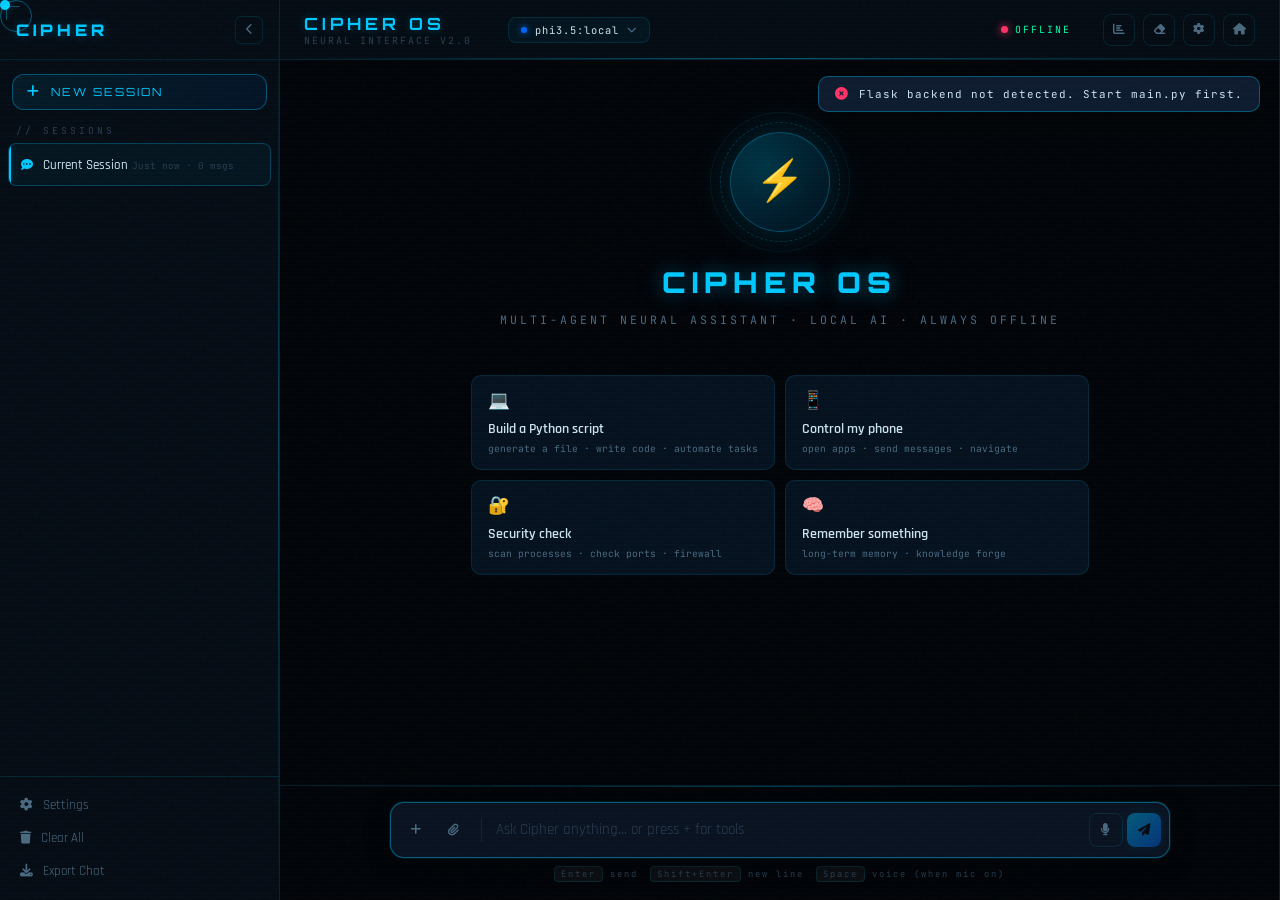
==== web/chat.html @ 6616d393 "feat: Phase 4 complete. Added Dual-Engine Research, Edge-TTS Neural Voice, ADB WhatsApp automation, " ====
<!DOCTYPE html>
<html lang="en">
<head>
<meta charset="UTF-8">
<meta name="viewport" content="width=device-width, initial-scale=1.0">
<title>CIPHER OS — Neural Chat Interface</title>
<link rel="icon" href="data:,">
<link href="https://fonts.googleapis.com/css2?family=Share+Tech+Mono&family=Rajdhani:wght@300;400;500;600;700&family=Orbitron:wght@400;500;700;900&family=JetBrains+Mono:wght@300;400;500&display=swap" rel="stylesheet">
<link rel="stylesheet" href="https://cdnjs.cloudflare.com/ajax/libs/font-awesome/6.5.0/css/all.min.css">
<style>
/* ============================================================
   CIPHER OS — CHAT INTERFACE
   Design: Retro-futuristic terminal meets luxury AI dashboard
   ============================================================ */

:root {
  --bg:           #020408;
  --bg2:          #060c14;
  --surface:      #0a1220;
  --surface2:     #0e1a2e;
  --border:       rgba(0,200,255,0.12);
  --border-glow:  rgba(0,200,255,0.35);
  --accent:       #00c8ff;
  --accent2:      #0066ff;
  --accent3:      #00ffaa;
  --user-bubble:  #0a2040;
  --user-border:  rgba(0,150,255,0.4);
  --ai-bubble:    #06111e;
  --ai-border:    rgba(0,200,255,0.2);
  --text:         #cde4f0;
  --text-dim:     #4a6a80;
  --text-muted:   #2a3d50;
  --danger:       #ff3366;
  --warning:      #ffaa00;
  --success:      #00ffaa;
  --glow-sm:      0 0 10px rgba(0,200,255,0.3);
  --glow-md:      0 0 20px rgba(0,200,255,0.4), 0 0 40px rgba(0,200,255,0.15);
  --glow-lg:      0 0 30px rgba(0,200,255,0.5), 0 0 60px rgba(0,200,255,0.2);
  --sidebar-w:    280px;
  --header-h:     60px;
  --dock-h:       auto;
  --radius:       12px;
  --font-mono:    'JetBrains Mono', 'Share Tech Mono', monospace;
  --font-ui:      'Rajdhani', sans-serif;
  --font-hud:     'Orbitron', monospace;
}

*, *::before, *::after { box-sizing: border-box; margin: 0; padding: 0; }

html, body {
  height: 100%;
  background: var(--bg);
  color: var(--text);
  font-family: var(--font-ui);
  overflow: hidden;
  cursor: none;
}

/* ---- CURSOR ---- */
.cursor {
  width: 10px; height: 10px;
  background: var(--accent);
  border-radius: 50%;
  position: fixed;
  pointer-events: none;
  z-index: 9999;
  transition: transform 0.08s;
  box-shadow: var(--glow-sm);
  mix-blend-mode: screen;
}
.cursor-ring {
  width: 32px; height: 32px;
  border: 1px solid var(--accent);
  border-radius: 50%;
  position: fixed;
  pointer-events: none;
  z-index: 9998;
  transition: all 0.18s ease;
  opacity: 0.4;
}
.cursor-ring.clicking { transform: scale(0.6); opacity: 0.9; }

/* ---- SCANLINE OVERLAY ---- */
body::before {
  content: '';
  position: fixed; inset: 0;
  background: repeating-linear-gradient(
    0deg,
    transparent, transparent 2px,
    rgba(0,200,255,0.012) 2px, rgba(0,200,255,0.012) 4px
  );
  pointer-events: none;
  z-index: 9000;
  animation: scanlines 10s linear infinite;
}
@keyframes scanlines {
  from { background-position: 0 0; }
  to   { background-position: 0 100px; }
}

/* ---- NOISE GRAIN ---- */
body::after {
  content: '';
  position: fixed; inset: 0;
  background-image: url("data:image/svg+xml,%3Csvg viewBox='0 0 256 256' xmlns='http://www.w3.org/2000/svg'%3E%3Cfilter id='noise'%3E%3CfeTurbulence type='fractalNoise' baseFrequency='0.9' numOctaves='4' stitchTiles='stitch'/%3E%3C/filter%3E%3Crect width='100%25' height='100%25' filter='url(%23noise)' opacity='0.03'/%3E%3C/svg%3E");
  pointer-events: none;
  z-index: 8999;
  opacity: 0.4;
}

/* ============================================================
   LAYOUT SHELL
   ============================================================ */
.shell {
  display: flex;
  height: 100vh;
  width: 100vw;
  overflow: hidden;
}

/* ============================================================
   SIDEBAR
   ============================================================ */
.sidebar {
  width: var(--sidebar-w);
  min-width: var(--sidebar-w);
  background: var(--bg2);
  border-right: 1px solid var(--border);
  display: flex;
  flex-direction: column;
  position: relative;
  overflow: hidden;
  transition: width 0.35s cubic-bezier(0.4,0,0.2,1),
              min-width 0.35s cubic-bezier(0.4,0,0.2,1);
  z-index: 10;
}
.sidebar.collapsed { width: 60px; min-width: 60px; }
.sidebar.collapsed .sidebar-label,
.sidebar.collapsed .session-meta,
.sidebar.collapsed .sidebar-title-text,
.sidebar.collapsed .new-chat-text { opacity: 0; pointer-events: none; }

/* Sidebar glow strip */
.sidebar::after {
  content: '';
  position: absolute; top: 0; right: 0;
  width: 1px; height: 100%;
  background: linear-gradient(180deg, transparent, var(--accent), transparent);
  opacity: 0.3;
}

/* Sidebar header */
.sidebar-top {
  padding: 0 16px;
  height: var(--header-h);
  display: flex; align-items: center; gap: 12px;
  border-bottom: 1px solid var(--border);
  flex-shrink: 0;
}
.sidebar-logo {
  font-family: var(--font-hud);
  font-size: 1rem;
  font-weight: 900;
  color: var(--accent);
  text-shadow: var(--glow-sm);
  letter-spacing: 4px;
  white-space: nowrap;
}
.sidebar-title-text { transition: opacity 0.3s; }
.sidebar-toggle {
  margin-left: auto;
  background: transparent;
  border: 1px solid var(--border);
  color: var(--text-dim);
  width: 28px; height: 28px;
  border-radius: 6px;
  cursor: pointer;
  display: flex; align-items: center; justify-content: center;
  font-size: 0.7rem;
  transition: all 0.2s;
  flex-shrink: 0;
}
.sidebar-toggle:hover { border-color: var(--accent); color: var(--accent); box-shadow: var(--glow-sm); }

/* New chat button */
.new-chat-btn {
  margin: 14px 12px;
  background: linear-gradient(135deg, rgba(0,200,255,0.08), rgba(0,102,255,0.08));
  border: 1px solid var(--border-glow);
  color: var(--accent);
  padding: 10px 14px;
  border-radius: var(--radius);
  cursor: pointer;
  display: flex; align-items: center; gap: 10px;
  font-family: var(--font-hud);
  font-size: 0.7rem;
  letter-spacing: 2px;
  text-transform: uppercase;
  transition: all 0.25s;
  white-space: nowrap;
  overflow: hidden;
  flex-shrink: 0;
}
.new-chat-btn:hover {
  background: linear-gradient(135deg, rgba(0,200,255,0.18), rgba(0,102,255,0.18));
  box-shadow: var(--glow-sm);
  transform: translateY(-1px);
}
.new-chat-btn i { font-size: 0.85rem; flex-shrink: 0; }
.new-chat-text { transition: opacity 0.3s; }

/* Sessions */
.sessions-label {
  font-family: var(--font-mono);
  font-size: 0.6rem;
  color: var(--text-muted);
  letter-spacing: 3px;
  text-transform: uppercase;
  padding: 0 16px;
  margin-bottom: 6px;
  flex-shrink: 0;
  transition: opacity 0.3s;
}
.sidebar.collapsed .sessions-label { opacity: 0; }

.sessions-list {
  flex: 1;
  overflow-y: auto;
  padding: 0 8px;
  scrollbar-width: thin;
  scrollbar-color: var(--border) transparent;
}
.session-item {
  padding: 10px 12px;
  border-radius: 8px;
  cursor: pointer;
  display: flex; align-items: center; gap: 10px;
  transition: all 0.2s;
  margin-bottom: 2px;
  border: 1px solid transparent;
  position: relative;
  overflow: hidden;
}
.session-item:hover, .session-item.active {
  background: rgba(0,200,255,0.05);
  border-color: var(--border);
}
.session-item.active { border-color: rgba(0,200,255,0.25); }
.session-item.active::before {
  content: '';
  position: absolute; left: 0; top: 0;
  width: 2px; height: 100%;
  background: var(--accent);
  box-shadow: var(--glow-sm);
}
.session-icon { color: var(--text-dim); font-size: 0.75rem; flex-shrink: 0; }
.session-item.active .session-icon { color: var(--accent); }
.session-info { overflow: hidden; }
.session-title {
  font-size: 0.82rem;
  font-weight: 500;
  color: var(--text);
  white-space: nowrap;
  overflow: hidden;
  text-overflow: ellipsis;
  transition: opacity 0.3s;
}
.session-meta {
  font-family: var(--font-mono);
  font-size: 0.58rem;
  color: var(--text-muted);
  margin-top: 2px;
  transition: opacity 0.3s;
}

/* Sidebar footer */
.sidebar-footer {
  border-top: 1px solid var(--border);
  padding: 12px 8px;
  flex-shrink: 0;
}
.sidebar-footer-btn {
  width: 100%;
  background: transparent;
  border: none;
  color: var(--text-dim);
  padding: 8px 12px;
  border-radius: 8px;
  cursor: pointer;
  display: flex; align-items: center; gap: 10px;
  font-family: var(--font-ui);
  font-size: 0.82rem;
  transition: all 0.2s;
  white-space: nowrap;
  overflow: hidden;
}
.sidebar-footer-btn:hover { background: rgba(0,200,255,0.05); color: var(--accent); }
.sidebar-footer-btn i { flex-shrink: 0; font-size: 0.8rem; }
.sidebar-label { transition: opacity 0.3s; }

/* ============================================================
   MAIN AREA
   ============================================================ */
.main {
  flex: 1;
  display: flex;
  flex-direction: column;
  min-width: 0;
  position: relative;
}

/* ============================================================
   HEADER
   ============================================================ */
.header {
  height: var(--header-h);
  background: rgba(6,12,20,0.95);
  border-bottom: 1px solid var(--border);
  display: flex; align-items: center;
  padding: 0 24px;
  gap: 16px;
  flex-shrink: 0;
  backdrop-filter: blur(12px);
  position: relative;
  z-index: 5;
}
.header::after {
  content: '';
  position: absolute; bottom: 0; left: 0;
  width: 100%; height: 1px;
  background: linear-gradient(90deg, transparent, var(--accent), transparent);
  opacity: 0.4;
}

.header-title {
  font-family: var(--font-hud);
  font-size: 1.05rem;
  font-weight: 700;
  color: var(--accent);
  text-shadow: var(--glow-sm);
  letter-spacing: 4px;
}
.header-subtitle {
  font-family: var(--font-mono);
  font-size: 0.62rem;
  color: var(--text-muted);
  letter-spacing: 2px;
  text-transform: uppercase;
}

.header-status {
  display: flex; align-items: center; gap: 7px;
  margin-left: auto;
}
.status-dot {
  width: 7px; height: 7px;
  border-radius: 50%;
  background: var(--success);
  box-shadow: 0 0 8px var(--success);
  animation: pulse-dot 2s infinite;
}
@keyframes pulse-dot {
  0%,100% { opacity: 1; box-shadow: 0 0 8px var(--success); }
  50%     { opacity: 0.5; box-shadow: 0 0 4px var(--success); }
}
.status-text {
  font-family: var(--font-mono);
  font-size: 0.62rem;
  color: var(--success);
  letter-spacing: 2px;
  text-transform: uppercase;
}

.header-actions { display: flex; gap: 8px; margin-left: 16px; }
.hdr-btn {
  background: transparent;
  border: 1px solid var(--border);
  color: var(--text-dim);
  width: 32px; height: 32px;
  border-radius: 8px;
  cursor: pointer;
  display: flex; align-items: center; justify-content: center;
  font-size: 0.72rem;
  transition: all 0.2s;
}
.hdr-btn:hover { border-color: var(--accent); color: var(--accent); box-shadow: var(--glow-sm); }

/* Model selector */
.model-selector {
  display: flex; align-items: center; gap: 8px;
  background: rgba(0,200,255,0.05);
  border: 1px solid var(--border);
  border-radius: 8px;
  padding: 5px 12px;
  cursor: pointer;
  transition: all 0.2s;
}
.model-selector:hover { border-color: var(--border-glow); }
.model-dot {
  width: 6px; height: 6px;
  border-radius: 50%;
  background: var(--accent2);
  box-shadow: 0 0 6px var(--accent2);
}
.model-name {
  font-family: var(--font-mono);
  font-size: 0.65rem;
  color: var(--text);
  letter-spacing: 1px;
}
.model-selector i { font-size: 0.6rem; color: var(--text-dim); }

/* ============================================================
   CHAT AREA
   ============================================================ */
.chat-area {
  flex: 1;
  overflow-y: auto;
  padding: 32px 0;
  scroll-behavior: smooth;
  position: relative;
}
.chat-area::-webkit-scrollbar { width: 4px; }
.chat-area::-webkit-scrollbar-track { background: transparent; }
.chat-area::-webkit-scrollbar-thumb { background: var(--border); border-radius: 4px; }
.chat-area::-webkit-scrollbar-thumb:hover { background: var(--border-glow); }

/* Welcome screen */
.welcome {
  max-width: 680px;
  margin: 0 auto;
  padding: 40px 24px;
  text-align: center;
  animation: fade-up 0.8s ease forwards;
}
@keyframes fade-up {
  from { opacity: 0; transform: translateY(24px); }
  to   { opacity: 1; transform: translateY(0); }
}
.welcome-orb {
  width: 100px; height: 100px;
  margin: 0 auto 32px;
  position: relative;
}
.orb-inner {
  width: 100%; height: 100%;
  border-radius: 50%;
  background: radial-gradient(circle at 35% 35%, rgba(0,200,255,0.25), rgba(0,102,255,0.05));
  border: 1px solid rgba(0,200,255,0.3);
  box-shadow: 0 0 40px rgba(0,200,255,0.2), inset 0 0 30px rgba(0,200,255,0.05);
  display: flex; align-items: center; justify-content: center;
  font-size: 2.5rem;
  animation: orb-breathe 3s ease-in-out infinite;
  position: relative;
}
@keyframes orb-breathe {
  0%,100% { box-shadow: 0 0 30px rgba(0,200,255,0.2), inset 0 0 20px rgba(0,200,255,0.05); }
  50%      { box-shadow: 0 0 60px rgba(0,200,255,0.4), inset 0 0 40px rgba(0,200,255,0.1); }
}
.orb-ring {
  position: absolute; inset: -10px;
  border-radius: 50%;
  border: 1px dashed rgba(0,200,255,0.2);
  animation: spin 12s linear infinite;
}
.orb-ring-2 {
  position: absolute; inset: -20px;
  border-radius: 50%;
  border: 1px solid rgba(0,200,255,0.08);
  animation: spin 20s linear infinite reverse;
}
@keyframes spin { from{transform:rotate(0deg)} to{transform:rotate(360deg)} }

.welcome-title {
  font-family: var(--font-hud);
  font-size: 1.8rem;
  font-weight: 900;
  color: var(--accent);
  text-shadow: var(--glow-md);
  letter-spacing: 6px;
  margin-bottom: 12px;
}
.welcome-sub {
  font-family: var(--font-mono);
  font-size: 0.72rem;
  color: var(--text-dim);
  letter-spacing: 3px;
  text-transform: uppercase;
  margin-bottom: 48px;
}

/* Suggestion chips */
.suggestions {
  display: grid;
  grid-template-columns: repeat(2, 1fr);
  gap: 10px;
  margin-top: 8px;
}
.chip {
  background: var(--ai-bubble);
  border: 1px solid var(--border);
  border-radius: 10px;
  padding: 14px 16px;
  cursor: pointer;
  text-align: left;
  transition: all 0.25s;
  position: relative;
  overflow: hidden;
}
.chip::before {
  content: '';
  position: absolute; top: 0; left: 0;
  width: 2px; height: 100%;
  background: var(--accent);
  opacity: 0;
  transition: opacity 0.2s;
}
.chip:hover {
  border-color: rgba(0,200,255,0.35);
  background: rgba(0,200,255,0.04);
  transform: translateY(-2px);
  box-shadow: 0 8px 24px rgba(0,0,0,0.4);
}
.chip:hover::before { opacity: 1; }
.chip-icon { font-size: 1.1rem; margin-bottom: 8px; display: block; }
.chip-title {
  font-size: 0.85rem;
  font-weight: 600;
  color: var(--text);
  display: block;
  margin-bottom: 4px;
}
.chip-desc {
  font-family: var(--font-mono);
  font-size: 0.6rem;
  color: var(--text-dim);
  display: block;
}

/* ---- MESSAGES ---- */
.messages-wrap {
  max-width: 780px;
  margin: 0 auto;
  padding: 0 24px;
  display: flex;
  flex-direction: column;
  gap: 6px;
}

/* Message group */
.msg-group {
  display: flex;
  flex-direction: column;
  gap: 4px;
  animation: msg-in 0.4s cubic-bezier(0.2, 0, 0.2, 1) forwards;
}
@keyframes msg-in {
  from { opacity: 0; transform: translateY(12px); }
  to   { opacity: 1; transform: translateY(0); }
}

/* Row wrapper */
.msg-row {
  display: flex;
  gap: 12px;
  align-items: flex-end;
}
.msg-row.user { flex-direction: row-reverse; }

/* Avatar */
.msg-avatar {
  width: 32px; height: 32px;
  border-radius: 8px;
  flex-shrink: 0;
  display: flex; align-items: center; justify-content: center;
  font-size: 0.8rem;
  border: 1px solid;
}
.msg-avatar.ai {
  background: linear-gradient(135deg, rgba(0,200,255,0.12), rgba(0,102,255,0.08));
  border-color: rgba(0,200,255,0.3);
  color: var(--accent);
  box-shadow: 0 0 12px rgba(0,200,255,0.15);
}
.msg-avatar.user {
  background: linear-gradient(135deg, rgba(0,150,255,0.15), rgba(0,80,255,0.08));
  border-color: rgba(0,150,255,0.3);
  color: #6ab4ff;
}

/* Bubble */
.msg-bubble {
  max-width: 75%;
  padding: 14px 18px;
  border-radius: 14px;
  line-height: 1.7;
  font-size: 0.92rem;
  position: relative;
  word-break: break-word;
}
.msg-bubble.ai {
  background: var(--ai-bubble);
  border: 1px solid var(--ai-border);
  border-bottom-left-radius: 4px;
  color: var(--text);
}
.msg-bubble.ai::before {
  content: '';
  position: absolute; top: 0; left: 0;
  width: 2px; height: 100%;
  background: linear-gradient(180deg, var(--accent), transparent);
  border-radius: 4px 0 0 4px;
}
.msg-bubble.user {
  background: var(--user-bubble);
  border: 1px solid var(--user-border);
  border-bottom-right-radius: 4px;
  color: #a8d4ff;
}

/* AI label */
.msg-label {
  font-family: var(--font-mono);
  font-size: 0.6rem;
  letter-spacing: 2px;
  text-transform: uppercase;
  margin-bottom: 6px;
  display: flex; align-items: center; gap: 6px;
}
.msg-label.ai { color: var(--accent); }
.msg-label.user { color: #6ab4ff; text-align: right; justify-content: flex-end; }

/* Timestamp */
.msg-time {
  font-family: var(--font-mono);
  font-size: 0.55rem;
  color: var(--text-muted);
  padding: 0 4px;
  align-self: flex-end;
}

/* Code blocks */
.code-block-wrapper {
  margin: 12px 0 4px;
  border-radius: 10px;
  overflow: hidden;
  border: 1px solid rgba(0,200,255,0.15);
  background: #030b14;
}
.code-block-header {
  background: rgba(0,200,255,0.06);
  border-bottom: 1px solid rgba(0,200,255,0.1);
  padding: 8px 14px;
  display: flex; align-items: center; justify-content: space-between;
}
.code-lang {
  font-family: var(--font-mono);
  font-size: 0.6rem;
  color: var(--accent);
  letter-spacing: 2px;
  text-transform: uppercase;
}
.code-copy-btn {
  background: transparent;
  border: 1px solid rgba(0,200,255,0.2);
  color: var(--text-dim);
  padding: 3px 10px;
  border-radius: 4px;
  cursor: pointer;
  font-family: var(--font-mono);
  font-size: 0.6rem;
  letter-spacing: 1px;
  transition: all 0.2s;
}
.code-copy-btn:hover { border-color: var(--accent); color: var(--accent); }
.code-copy-btn.copied { border-color: var(--success); color: var(--success); }
.code-block-body {
  padding: 16px;
  overflow-x: auto;
  font-family: var(--font-mono);
  font-size: 0.8rem;
  line-height: 1.8;
  color: #7ec8e3;
  white-space: pre;
}
.code-block-body::-webkit-scrollbar { height: 4px; }
.code-block-body::-webkit-scrollbar-thumb { background: var(--border); }

/* Typing indicator */
.typing-bubble {
  display: flex; align-items: center; gap: 6px;
  padding: 14px 18px;
  background: var(--ai-bubble);
  border: 1px solid var(--ai-border);
  border-radius: 14px;
  border-bottom-left-radius: 4px;
  max-width: 100px;
  position: relative;
}
.typing-bubble::before {
  content: '';
  position: absolute; top: 0; left: 0;
  width: 2px; height: 100%;
  background: linear-gradient(180deg, var(--accent), transparent);
  border-radius: 4px 0 0 4px;
}
.typing-dot {
  width: 6px; height: 6px;
  border-radius: 50%;
  background: var(--accent);
  animation: typing-bounce 1.2s ease-in-out infinite;
}
.typing-dot:nth-child(1) { animation-delay: 0s; }
.typing-dot:nth-child(2) { animation-delay: 0.2s; }
.typing-dot:nth-child(3) { animation-delay: 0.4s; }
@keyframes typing-bounce {
  0%,60%,100% { transform: translateY(0); opacity: 0.4; }
  30%          { transform: translateY(-6px); opacity: 1; box-shadow: 0 0 8px var(--accent); }
}

/* Message actions */
.msg-actions {
  display: flex; gap: 4px;
  opacity: 0;
  transition: opacity 0.2s;
  align-self: flex-end;
  padding-bottom: 2px;
}
.msg-group:hover .msg-actions { opacity: 1; }
.msg-action-btn {
  background: transparent;
  border: 1px solid var(--border);
  color: var(--text-muted);
  width: 26px; height: 26px;
  border-radius: 6px;
  cursor: pointer;
  display: flex; align-items: center; justify-content: center;
  font-size: 0.6rem;
  transition: all 0.2s;
}
.msg-action-btn:hover { border-color: var(--accent); color: var(--accent); }

/* ============================================================
   INPUT DOCK
   ============================================================ */
.dock {
  padding: 16px 24px 20px;
  background: var(--bg);
  border-top: 1px solid var(--border);
  position: relative;
  flex-shrink: 0;
}
.dock::before {
  content: '';
  position: absolute; top: 0; left: 0;
  width: 100%; height: 1px;
  background: linear-gradient(90deg, transparent, var(--accent), transparent);
  opacity: 0.3;
}

.dock-inner {
  max-width: 780px;
  margin: 0 auto;
}

/* Tools tray */
.tools-tray {
  display: none;
  flex-wrap: wrap;
  gap: 6px;
  margin-bottom: 10px;
  padding: 10px;
  background: var(--surface);
  border: 1px solid var(--border);
  border-radius: 10px;
  animation: tray-in 0.2s ease;
}
.tools-tray.open { display: flex; }
@keyframes tray-in {
  from { opacity: 0; transform: translateY(8px); }
  to   { opacity: 1; transform: translateY(0); }
}
.tool-chip {
  background: rgba(0,200,255,0.04);
  border: 1px solid var(--border);
  color: var(--text-dim);
  padding: 5px 12px;
  border-radius: 6px;
  cursor: pointer;
  font-family: var(--font-mono);
  font-size: 0.62rem;
  letter-spacing: 1px;
  display: flex; align-items: center; gap: 6px;
  transition: all 0.2s;
}
.tool-chip:hover { border-color: var(--accent); color: var(--accent); background: rgba(0,200,255,0.08); }
.tool-chip i { font-size: 0.7rem; }

/* Input bar */
.input-bar {
  display: flex;
  align-items: flex-end;
  gap: 8px;
  background: var(--surface);
  border: 1px solid var(--border);
  border-radius: 14px;
  padding: 8px;
  transition: border-color 0.2s, box-shadow 0.2s;
  position: relative;
}
.input-bar:focus-within {
  border-color: rgba(0,200,255,0.4);
  box-shadow: 0 0 0 1px rgba(0,200,255,0.1), 0 4px 24px rgba(0,0,0,0.4);
}

/* Left buttons */
.input-left { display: flex; gap: 4px; align-items: flex-end; padding-bottom: 2px; }
.input-icon-btn {
  background: transparent;
  border: 1px solid transparent;
  color: var(--text-dim);
  width: 34px; height: 34px;
  border-radius: 8px;
  cursor: pointer;
  display: flex; align-items: center; justify-content: center;
  font-size: 0.78rem;
  transition: all 0.2s;
  flex-shrink: 0;
}
.input-icon-btn:hover { border-color: var(--border-glow); color: var(--accent); background: rgba(0,200,255,0.06); }
.input-icon-btn.active { border-color: var(--accent); color: var(--accent); background: rgba(0,200,255,0.1); }

/* Divider */
.input-divider {
  width: 1px; height: 24px;
  background: var(--border);
  align-self: center;
  margin: 0 2px;
}

/* Textarea */
#prompt-input {
  flex: 1;
  background: transparent;
  border: none;
  outline: none;
  color: var(--text);
  font-family: var(--font-ui);
  font-size: 0.92rem;
  line-height: 1.6;
  resize: none;
  min-height: 36px;
  max-height: 200px;
  padding: 7px 4px;
  scrollbar-width: thin;
  scrollbar-color: var(--border) transparent;
}
#prompt-input::placeholder { color: var(--text-muted); }
#prompt-input::-webkit-scrollbar { width: 3px; }
#prompt-input::-webkit-scrollbar-thumb { background: var(--border); }

/* Right buttons */
.input-right { display: flex; gap: 4px; align-items: flex-end; padding-bottom: 2px; }

/* Mic button */
.mic-btn {
  background: transparent;
  border: 1px solid var(--border);
  color: var(--text-dim);
  width: 34px; height: 34px;
  border-radius: 8px;
  cursor: pointer;
  display: flex; align-items: center; justify-content: center;
  font-size: 0.78rem;
  transition: all 0.2s;
  position: relative;
  flex-shrink: 0;
}
.mic-btn:hover { border-color: var(--border-glow); color: var(--accent); }
.mic-btn.listening {
  border-color: var(--danger);
  color: var(--danger);
  animation: mic-pulse 0.8s ease-in-out infinite;
  box-shadow: 0 0 16px rgba(255,51,102,0.4);
}
@keyframes mic-pulse {
  0%,100% { transform: scale(1); box-shadow: 0 0 10px rgba(255,51,102,0.4); }
  50%      { transform: scale(1.12); box-shadow: 0 0 20px rgba(255,51,102,0.7); }
}
.mic-ring {
  position: absolute; inset: -4px;
  border-radius: 10px;
  border: 1px solid transparent;
  transition: all 0.2s;
}
.mic-btn.listening .mic-ring {
  border-color: rgba(255,51,102,0.4);
  animation: mic-ring-pulse 0.8s ease-in-out infinite;
}
@keyframes mic-ring-pulse {
  0%,100% { inset: -4px; opacity: 0.8; }
  50%      { inset: -8px; opacity: 0.3; }
}

/* Send button */
.send-btn {
  background: linear-gradient(135deg, var(--accent), var(--accent2));
  border: none;
  color: #000;
  width: 34px; height: 34px;
  border-radius: 8px;
  cursor: pointer;
  display: flex; align-items: center; justify-content: center;
  font-size: 0.78rem;
  transition: all 0.2s;
  flex-shrink: 0;
  opacity: 0.4;
  box-shadow: 0 0 12px rgba(0,200,255,0.2);
}
.send-btn.ready {
  opacity: 1;
  box-shadow: 0 0 20px rgba(0,200,255,0.4);
}
.send-btn.ready:hover {
  transform: scale(1.08);
  box-shadow: 0 0 28px rgba(0,200,255,0.6);
}
.send-btn:disabled { cursor: not-allowed; }

/* Dock hint */
.dock-hint {
  text-align: center;
  font-family: var(--font-mono);
  font-size: 0.55rem;
  color: var(--text-muted);
  letter-spacing: 2px;
  margin-top: 10px;
  display: flex; align-items: center; justify-content: center; gap: 12px;
}
.hint-key {
  background: rgba(255,255,255,0.04);
  border: 1px solid var(--border);
  border-radius: 4px;
  padding: 1px 6px;
  font-size: 0.55rem;
}

/* ============================================================
   RIGHT PANEL (DETAILS / TOOLS)
   ============================================================ */
.right-panel {
  width: 0;
  min-width: 0;
  overflow: hidden;
  background: var(--bg2);
  border-left: 1px solid var(--border);
  transition: width 0.35s cubic-bezier(0.4,0,0.2,1), min-width 0.35s;
  display: flex;
  flex-direction: column;
}
.right-panel.open { width: 280px; min-width: 280px; }
.panel-inner {
  width: 280px;
  padding: 20px 16px;
  overflow-y: auto;
  flex: 1;
}
.panel-section { margin-bottom: 24px; }
.panel-label {
  font-family: var(--font-mono);
  font-size: 0.58rem;
  color: var(--text-muted);
  letter-spacing: 3px;
  text-transform: uppercase;
  margin-bottom: 10px;
  display: flex; align-items: center; gap: 8px;
}
.panel-label::after {
  content: '';
  flex: 1;
  height: 1px;
  background: var(--border);
}
.stat-row {
  display: flex; align-items: center; justify-content: space-between;
  padding: 8px 0;
  border-bottom: 1px solid rgba(0,200,255,0.05);
}
.stat-key {
  font-family: var(--font-mono);
  font-size: 0.65rem;
  color: var(--text-dim);
}
.stat-val {
  font-family: var(--font-mono);
  font-size: 0.65rem;
  color: var(--accent);
}
.mini-gauge {
  height: 3px;
  background: rgba(255,255,255,0.05);
  border-radius: 2px;
  margin: 4px 0 10px;
  overflow: hidden;
}
.mini-gauge-fill {
  height: 100%;
  background: linear-gradient(90deg, var(--accent2), var(--accent));
  border-radius: 2px;
  box-shadow: 0 0 6px var(--accent);
  transition: width 1s ease;
}

/* Skill pills */
.skill-pills { display: flex; flex-wrap: wrap; gap: 5px; }
.skill-pill {
  background: rgba(0,200,255,0.04);
  border: 1px solid var(--border);
  border-radius: 5px;
  padding: 4px 8px;
  font-family: var(--font-mono);
  font-size: 0.58rem;
  color: var(--text-dim);
  letter-spacing: 1px;
  display: flex; align-items: center; gap: 5px;
}
.skill-pill-dot {
  width: 5px; height: 5px;
  border-radius: 50%;
  background: var(--success);
  box-shadow: 0 0 4px var(--success);
}

/* ============================================================
   MODAL — SETTINGS
   ============================================================ */
.modal-backdrop {
  position: fixed; inset: 0;
  background: rgba(0,0,0,0.7);
  backdrop-filter: blur(4px);
  z-index: 500;
  display: none;
  align-items: center;
  justify-content: center;
}
.modal-backdrop.open { display: flex; }
.modal {
  background: var(--surface2);
  border: 1px solid var(--border-glow);
  border-radius: 16px;
  width: 480px;
  max-width: 95vw;
  box-shadow: 0 32px 80px rgba(0,0,0,0.8), 0 0 60px rgba(0,200,255,0.1);
  animation: modal-in 0.3s cubic-bezier(0.2,0,0.2,1);
  overflow: hidden;
}
@keyframes modal-in {
  from { opacity: 0; transform: scale(0.94) translateY(16px); }
  to   { opacity: 1; transform: scale(1) translateY(0); }
}
.modal-header {
  padding: 18px 20px;
  border-bottom: 1px solid var(--border);
  display: flex; align-items: center; justify-content: space-between;
}
.modal-title {
  font-family: var(--font-hud);
  font-size: 0.85rem;
  font-weight: 700;
  color: var(--accent);
  letter-spacing: 3px;
}
.modal-close {
  background: transparent;
  border: 1px solid var(--border);
  color: var(--text-dim);
  width: 28px; height: 28px;
  border-radius: 6px;
  cursor: pointer;
  display: flex; align-items: center; justify-content: center;
  font-size: 0.7rem;
  transition: all 0.2s;
}
.modal-close:hover { border-color: var(--danger); color: var(--danger); }
.modal-body { padding: 20px; display: flex; flex-direction: column; gap: 16px; }
.setting-row {
  display: flex; align-items: center; justify-content: space-between;
  padding: 12px 14px;
  background: rgba(0,200,255,0.02);
  border: 1px solid var(--border);
  border-radius: 8px;
}
.setting-info { display: flex; flex-direction: column; gap: 3px; }
.setting-label {
  font-size: 0.85rem;
  font-weight: 500;
  color: var(--text);
}
.setting-desc {
  font-family: var(--font-mono);
  font-size: 0.6rem;
  color: var(--text-dim);
}
/* Toggle */
.toggle {
  width: 40px; height: 22px;
  border-radius: 11px;
  background: rgba(255,255,255,0.08);
  border: 1px solid var(--border);
  cursor: pointer;
  position: relative;
  transition: all 0.2s;
  flex-shrink: 0;
}
.toggle.on {
  background: rgba(0,200,255,0.25);
  border-color: var(--accent);
  box-shadow: 0 0 8px rgba(0,200,255,0.3);
}
.toggle::after {
  content: '';
  position: absolute;
  top: 2px; left: 2px;
  width: 16px; height: 16px;
  border-radius: 50%;
  background: var(--text-dim);
  transition: all 0.2s;
}
.toggle.on::after { left: 20px; background: var(--accent); }

/* ============================================================
   TOAST NOTIFICATIONS
   ============================================================ */
.toast-area {
  position: fixed;
  top: 76px; right: 20px;
  z-index: 600;
  display: flex; flex-direction: column; gap: 8px;
}
.toast {
  background: var(--surface2);
  border: 1px solid var(--border-glow);
  border-radius: 10px;
  padding: 10px 16px;
  font-family: var(--font-mono);
  font-size: 0.68rem;
  color: var(--text);
  letter-spacing: 1px;
  display: flex; align-items: center; gap: 10px;
  box-shadow: 0 8px 32px rgba(0,0,0,0.6);
  animation: toast-in 0.3s ease;
  min-width: 240px;
}
@keyframes toast-in {
  from { opacity: 0; transform: translateX(20px); }
  to   { opacity: 1; transform: translateX(0); }
}
.toast-icon { font-size: 0.8rem; }
.toast.success .toast-icon { color: var(--success); }
.toast.error   .toast-icon { color: var(--danger); }
.toast.info    .toast-icon { color: var(--accent); }

/* ============================================================
   UPLOAD PREVIEW
   ============================================================ */
.upload-preview {
  display: none;
  align-items: center; gap: 8px;
  margin-bottom: 8px;
  padding: 8px 12px;
  background: rgba(0,200,255,0.04);
  border: 1px solid var(--border);
  border-radius: 8px;
}
.upload-preview.visible { display: flex; }
.upload-preview-name {
  font-family: var(--font-mono);
  font-size: 0.65rem;
  color: var(--text-dim);
  flex: 1;
}
.upload-preview-remove {
  background: transparent;
  border: none;
  color: var(--text-muted);
  cursor: pointer;
  font-size: 0.7rem;
  transition: color 0.2s;
}
.upload-preview-remove:hover { color: var(--danger); }

/* ============================================================
   VOICE VISUALIZER (overlay)
   ============================================================ */
.voice-overlay {
  position: fixed;
  bottom: 100px; left: 50%; transform: translateX(-50%);
  background: rgba(6,12,20,0.95);
  border: 1px solid rgba(0,200,255,0.3);
  border-radius: 20px;
  padding: 16px 28px;
  display: none;
  align-items: center; gap: 16px;
  z-index: 200;
  backdrop-filter: blur(10px);
  box-shadow: 0 16px 48px rgba(0,0,0,0.8), 0 0 30px rgba(0,200,255,0.15);
}
.voice-overlay.active { display: flex; }
.voice-bars { display: flex; gap: 3px; align-items: flex-end; height: 30px; }
.voice-bar {
  width: 3px;
  background: var(--accent);
  border-radius: 2px;
  animation: voice-animate 0.5s ease-in-out infinite;
  box-shadow: 0 0 4px var(--accent);
}
.voice-bar:nth-child(1) { animation-delay: 0s; }
.voice-bar:nth-child(2) { animation-delay: 0.1s; }
.voice-bar:nth-child(3) { animation-delay: 0.2s; }
.voice-bar:nth-child(4) { animation-delay: 0.3s; }
.voice-bar:nth-child(5) { animation-delay: 0.4s; }
@keyframes voice-animate {
  0%,100% { height: 4px; }
  50%      { height: 24px; box-shadow: 0 0 10px var(--accent); }
}
.voice-label {
  font-family: var(--font-mono);
  font-size: 0.68rem;
  color: var(--accent);
  letter-spacing: 2px;
  text-transform: uppercase;
}
.voice-cancel {
  background: transparent;
  border: 1px solid rgba(255,51,102,0.3);
  color: var(--danger);
  padding: 4px 10px;
  border-radius: 6px;
  cursor: pointer;
  font-family: var(--font-mono);
  font-size: 0.6rem;
  transition: all 0.2s;
}
.voice-cancel:hover { background: rgba(255,51,102,0.1); }

/* ============================================================
   SCROLLBAR + MISC
   ============================================================ */
::-webkit-scrollbar { width: 4px; }
::-webkit-scrollbar-track { background: transparent; }
::-webkit-scrollbar-thumb { background: var(--border); border-radius: 4px; }

/* File input hidden */
#file-input { display: none; }

/* Responsive */
@media (max-width: 768px) {
  .sidebar { display: none; }
  .right-panel { display: none; }
}

/* ---- HUD corner decorations ---- */
.hud-corner {
  position: absolute;
  width: 14px; height: 14px;
  border-color: var(--accent);
  border-style: solid;
  opacity: 0.35;
}
.hud-tl { top: 6px; left: 6px; border-width: 1px 0 0 1px; }
.hud-tr { top: 6px; right: 6px; border-width: 1px 1px 0 0; }
.hud-bl { bottom: 6px; left: 6px; border-width: 0 0 1px 1px; }
.hud-br { bottom: 6px; right: 6px; border-width: 0 1px 1px 0; }
</style>
</head>
<body>

<!-- CURSOR -->
<div class="cursor" id="cursor"></div>
<div class="cursor-ring" id="cursor-ring"></div>

<!-- TOAST AREA -->
<div class="toast-area" id="toast-area"></div>

<!-- VOICE OVERLAY -->
<div class="voice-overlay" id="voice-overlay">
  <div class="voice-bars">
    <div class="voice-bar"></div><div class="voice-bar"></div><div class="voice-bar"></div>
    <div class="voice-bar"></div><div class="voice-bar"></div>
  </div>
  <span class="voice-label">Listening...</span>
  <button class="voice-cancel" onclick="cancelVoice()"><i class="fa fa-times"></i> Cancel</button>
</div>

<!-- SETTINGS MODAL -->
<div class="modal-backdrop" id="settings-modal">
  <div class="modal">
    <div class="modal-header">
      <span class="modal-title">// SYSTEM CONFIG</span>
      <button class="modal-close" onclick="closeSettings()"><i class="fa fa-times"></i></button>
    </div>
    <div class="modal-body">
      <div class="setting-row">
        <div class="setting-info">
          <span class="setting-label">Voice Response</span>
          <span class="setting-desc">Cipher speaks its replies aloud</span>
        </div>
        <div class="toggle on" id="toggle-voice" onclick="toggleSetting(this)"></div>
      </div>
      <div class="setting-row">
        <div class="setting-info">
          <span class="setting-label">Sound Effects</span>
          <span class="setting-desc">UI interaction sounds</span>
        </div>
        <div class="toggle on" id="toggle-sfx" onclick="toggleSetting(this)"></div>
      </div>
      <div class="setting-row">
        <div class="setting-info">
          <span class="setting-label">Auto-scroll</span>
          <span class="setting-desc">Scroll to latest message</span>
        </div>
        <div class="toggle on" id="toggle-scroll" onclick="toggleSetting(this)"></div>
      </div>
      <div class="setting-row">
        <div class="setting-info">
          <span class="setting-label">Scanlines</span>
          <span class="setting-desc">CRT scanline overlay effect</span>
        </div>
        <div class="toggle on" id="toggle-scan" onclick="toggleSetting(this, 'scanlines')"></div>
      </div>
      <div class="setting-row">
        <div class="setting-info">
          <span class="setting-label">Right Panel</span>
          <span class="setting-desc">Show system telemetry panel</span>
        </div>
        <div class="toggle" id="toggle-panel" onclick="toggleSetting(this, 'panel')"></div>
      </div>
    </div>
  </div>
</div>

<!-- FILE INPUT -->
<input type="file" id="file-input" onchange="handleFileUpload(this)">

<!-- MAIN SHELL -->
<div class="shell">

  <!-- ======== SIDEBAR ======== -->
  <div class="sidebar" id="sidebar">
    <div class="hud-corner hud-tl"></div>
    <div class="sidebar-top">
      <span class="sidebar-logo sidebar-title-text">CIPHER</span>
      <button class="sidebar-toggle" id="sidebar-toggle" onclick="toggleSidebar()" title="Collapse">
        <i class="fa fa-chevron-left" id="sidebar-toggle-icon"></i>
      </button>
    </div>

    <button class="new-chat-btn" onclick="newChat()">
      <i class="fa fa-plus"></i>
      <span class="new-chat-text">NEW SESSION</span>
    </button>

    <div class="sessions-label">// SESSIONS</div>

    <div class="sessions-list" id="sessions-list">
      <div class="session-item active" onclick="loadSession(this)">
        <i class="fa fa-comment-dots session-icon"></i>
        <div class="session-info">
          <span class="session-title">Current Session</span>
          <span class="session-meta">Just now · 0 msgs</span>
        </div>
      </div>
    </div>

    <div class="sidebar-footer">
      <button class="sidebar-footer-btn" onclick="openSettings()">
        <i class="fa fa-gear"></i>
        <span class="sidebar-label">Settings</span>
      </button>
      <button class="sidebar-footer-btn" onclick="clearAll()">
        <i class="fa fa-trash"></i>
        <span class="sidebar-label">Clear All</span>
      </button>
      <button class="sidebar-footer-btn" onclick="exportChat()">
        <i class="fa fa-download"></i>
        <span class="sidebar-label">Export Chat</span>
      </button>
    </div>
  </div>

  <!-- ======== MAIN ======== -->
  <div class="main" id="main-panel">

    <!-- HEADER -->
    <div class="header">
      <div>
        <div class="header-title">CIPHER OS</div>
        <div class="header-subtitle">NEURAL INTERFACE v2.0</div>
      </div>

      <!-- Model selector -->
      <div class="model-selector" style="margin-left:20px;">
        <div class="model-dot"></div>
        <span class="model-name" id="model-name">phi3.5:local</span>
        <i class="fa fa-chevron-down"></i>
      </div>

      <div class="header-status">
        <div class="status-dot" id="status-dot"></div>
        <span class="status-text" id="status-text">ONLINE</span>
      </div>

      <div class="header-actions">
        <button class="hdr-btn" onclick="toggleRightPanel()" title="System Panel">
          <i class="fa fa-chart-bar"></i>
        </button>
        <button class="hdr-btn" onclick="clearChat()" title="Clear Chat">
          <i class="fa fa-eraser"></i>
        </button>
        <button class="hdr-btn" onclick="openSettings()" title="Settings">
          <i class="fa fa-gear"></i>
        </button>
        <button class="hdr-btn" onclick="window.location.href='index.html'" title="Home">
          <i class="fa fa-home"></i>
        </button>
      </div>
    </div>

    <!-- CHAT AREA -->
    <div class="chat-area" id="chat-area">
      <div class="messages-wrap" id="messages-wrap">

        <!-- WELCOME SCREEN -->
        <div class="welcome" id="welcome-screen">
          <div class="welcome-orb">
            <div class="orb-inner">⚡</div>
            <div class="orb-ring"></div>
            <div class="orb-ring-2"></div>
          </div>
          <div class="welcome-title">CIPHER OS</div>
          <div class="welcome-sub">Multi-Agent Neural Assistant · Local AI · Always Offline</div>
          <div class="suggestions">
            <div class="chip" onclick="useChip(this)">
              <span class="chip-icon">💻</span>
              <span class="chip-title">Build a Python script</span>
              <span class="chip-desc">generate a file · write code · automate tasks</span>
            </div>
            <div class="chip" onclick="useChip(this)">
              <span class="chip-icon">📱</span>
              <span class="chip-title">Control my phone</span>
              <span class="chip-desc">open apps · send messages · navigate</span>
            </div>
            <div class="chip" onclick="useChip(this)">
              <span class="chip-icon">🔐</span>
              <span class="chip-title">Security check</span>
              <span class="chip-desc">scan processes · check ports · firewall</span>
            </div>
            <div class="chip" onclick="useChip(this)">
              <span class="chip-icon">🧠</span>
              <span class="chip-title">Remember something</span>
              <span class="chip-desc">long-term memory · knowledge forge</span>
            </div>
          </div>
        </div>

        <!-- Messages injected here by JS -->
      </div>
    </div>

    <!-- DOCK -->
    <div class="dock">
      <div class="dock-inner">

        <!-- Tools tray -->
        <div class="tools-tray" id="tools-tray">
          <div class="tool-chip" onclick="insertTool('build ')"><i class="fa fa-code"></i> Code Generate</div>
          <div class="tool-chip" onclick="insertTool('fix ')"><i class="fa fa-bug"></i> Debug File</div>
          <div class="tool-chip" onclick="insertTool('remember that ')"><i class="fa fa-brain"></i> Remember</div>
          <div class="tool-chip" onclick="insertTool('security check')"><i class="fa fa-shield-halved"></i> Security</div>
          <div class="tool-chip" onclick="insertTool('auto debug')"><i class="fa fa-rotate"></i> Auto-Debug</div>
          <div class="tool-chip" onclick="insertTool('system info')"><i class="fa fa-microchip"></i> System Info</div>
          <div class="tool-chip" onclick="insertTool('open ')"><i class="fa fa-mobile"></i> Open App</div>
          <div class="tool-chip" onclick="insertTool('volume ')"><i class="fa fa-volume-high"></i> Volume</div>
          <div class="tool-chip" onclick="insertTool('what do you know about ')"><i class="fa fa-magnifying-glass"></i> Recall</div>
          <div class="tool-chip" onclick="insertTool('search ')"><i class="fa fa-globe"></i> Web Search</div>
        </div>

        <!-- Upload preview -->
        <div class="upload-preview" id="upload-preview">
          <i class="fa fa-paperclip" style="color:var(--accent); font-size:0.7rem;"></i>
          <span class="upload-preview-name" id="upload-name">file.txt</span>
          <button class="upload-preview-remove" onclick="removeUpload()"><i class="fa fa-times"></i></button>
        </div>

        <!-- Input bar -->
        <div class="input-bar" id="input-bar">
          <div class="input-left">
            <button class="input-icon-btn" id="tools-btn" onclick="toggleTools()" title="Tools">
              <i class="fa fa-plus"></i>
            </button>
            <button class="input-icon-btn" onclick="document.getElementById('file-input').click()" title="Attach File">
              <i class="fa fa-paperclip"></i>
            </button>
          </div>
          <div class="input-divider"></div>
          <textarea
            id="prompt-input"
            placeholder="Ask Cipher anything... or press + for tools"
            rows="1"
          ></textarea>
          <div class="input-right">
            <button class="mic-btn" id="mic-btn" onclick="toggleMic()" title="Voice Input">
              <div class="mic-ring"></div>
              <i class="fa fa-microphone"></i>
            </button>
            <button class="send-btn" id="send-btn" onclick="sendMessage()" title="Send">
              <i class="fa fa-paper-plane"></i>
            </button>
          </div>
        </div>

        <div class="dock-hint">
          <span><span class="hint-key">Enter</span> send</span>
          <span><span class="hint-key">Shift+Enter</span> new line</span>
          <span><span class="hint-key">Space</span> voice (when mic on)</span>
        </div>
      </div>
    </div>

  </div><!-- /main -->

  <!-- ======== RIGHT PANEL ======== -->
  <div class="right-panel" id="right-panel">
    <div class="panel-inner">

      <div class="panel-section">
        <div class="panel-label">System</div>
        <div class="stat-row">
          <span class="stat-key">CPU</span>
          <span class="stat-val" id="p-cpu">--</span>
        </div>
        <div class="mini-gauge"><div class="mini-gauge-fill" id="p-cpu-bar" style="width:0%"></div></div>
        <div class="stat-row">
          <span class="stat-key">RAM</span>
          <span class="stat-val" id="p-ram">--</span>
        </div>
        <div class="mini-gauge"><div class="mini-gauge-fill" id="p-ram-bar" style="width:0%"></div></div>
        <div class="stat-row">
          <span class="stat-key">Session msgs</span>
          <span class="stat-val" id="p-msgs">0</span>
        </div>
        <div class="stat-row">
          <span class="stat-key">Backend</span>
          <span class="stat-val" id="p-backend" style="color:var(--success)">ONLINE</span>
        </div>
      </div>

      <div class="panel-section">
        <div class="panel-label">Active Skills</div>
        <div class="skill-pills">
          <div class="skill-pill"><div class="skill-pill-dot"></div>AI Brain</div>
          <div class="skill-pill"><div class="skill-pill-dot"></div>Mobile ADB</div>
          <div class="skill-pill"><div class="skill-pill-dot"></div>File Mgr</div>
          <div class="skill-pill"><div class="skill-pill-dot"></div>Debugger</div>
          <div class="skill-pill"><div class="skill-pill-dot"></div>Security</div>
          <div class="skill-pill"><div class="skill-pill-dot"></div>Memory</div>
          <div class="skill-pill"><div class="skill-pill-dot"></div>Knowledge</div>
          <div class="skill-pill"><div class="skill-pill-dot"></div>Web Scout</div>
          <div class="skill-pill"><div class="skill-pill-dot"></div>Doc Intel</div>
          <div class="skill-pill"><div class="skill-pill-dot"></div>Market</div>
        </div>
      </div>

      <div class="panel-section">
        <div class="panel-label">Quick Actions</div>
        <div style="display:flex; flex-direction:column; gap:6px;">
          <button class="tool-chip" style="width:100%; justify-content:flex-start;" onclick="quickAction('system info')">
            <i class="fa fa-microchip"></i> System Status
          </button>
          <button class="tool-chip" style="width:100%; justify-content:flex-start;" onclick="quickAction('security check')">
            <i class="fa fa-shield-halved"></i> Security Scan
          </button>
          <button class="tool-chip" style="width:100%; justify-content:flex-start;" onclick="quickAction('battery')">
            <i class="fa fa-battery-three-quarters"></i> Battery Level
          </button>
        </div>
      </div>

    </div>
  </div>

</div><!-- /shell -->

<script>
/* ============================================================
   CIPHER OS — CHAT INTERFACE LOGIC
   ============================================================ */

// ---- State ----
const state = {
  messages: [],
  sessionCount: 1,
  msgCount: 0,
  isLoading: false,
  isMicOn: false,
  voiceEnabled: true,
  sfxEnabled: true,
  autoScroll: true,
  uploadedFile: null,
  sessions: [{ id: 1, title: 'Current Session', msgs: 0, time: 'Just now' }],
  activeSession: 1,
};

// ---- DOM refs ----
const chatArea   = document.getElementById('chat-area');
const msgWrap    = document.getElementById('messages-wrap');
const promptIn   = document.getElementById('prompt-input');
const sendBtn    = document.getElementById('send-btn');
const micBtn     = document.getElementById('mic-btn');
const statusText = document.getElementById('status-text');
const statusDot  = document.getElementById('status-dot');

// ---- Cursor ----
const cur = document.getElementById('cursor');
const curR = document.getElementById('cursor-ring');
document.addEventListener('mousemove', e => {
  cur.style.left  = e.clientX - 5 + 'px';
  cur.style.top   = e.clientY - 5 + 'px';
  curR.style.left = e.clientX - 16 + 'px';
  curR.style.top  = e.clientY - 16 + 'px';
});
document.addEventListener('mousedown', () => curR.classList.add('clicking'));
document.addEventListener('mouseup',   () => curR.classList.remove('clicking'));

// ---- Auto-resize textarea ----
promptIn.addEventListener('input', () => {
  promptIn.style.height = 'auto';
  promptIn.style.height = Math.min(promptIn.scrollHeight, 200) + 'px';
  sendBtn.classList.toggle('ready', promptIn.value.trim().length > 0);
});

promptIn.addEventListener('keydown', e => {
  if (e.key === 'Enter' && !e.shiftKey) {
    e.preventDefault();
    sendMessage();
  }
});

// ---- Send message ----
async function sendMessage() {
  const text = promptIn.value.trim();
  if (!text || state.isLoading) return;

  hideWelcome();
  appendUserMsg(text);
  promptIn.value = '';
  promptIn.style.height = 'auto';
  sendBtn.classList.remove('ready');

  const thinkId = appendThinking();
  setStatus('PROCESSING', false);
  state.isLoading = true;

  try {
    const res = await fetch('http://127.0.0.1:5500/api/command', {
      method: 'POST',
      headers: { 'Content-Type': 'application/json' },
      body: JSON.stringify({ command: text }),
      signal: AbortSignal.timeout(30000)
});
    if (!res.ok) throw new Error(`HTTP ${res.status}`);
    const data = await res.json();
    removeThinking(thinkId);
    appendAIMsg(data.response || '(No response)', data.code || null);
    setStatus('ONLINE', true);
    if (state.voiceEnabled && data.response) {
      speakText(data.response);
    }
  } catch (err) {
    removeThinking(thinkId);
    appendAIMsg('⚠ Backend offline or unreachable. Start your Flask server on port 5500.', null, true);
    setStatus('OFFLINE', false, true);
    showToast('Backend connection failed', 'error');
  }

  state.isLoading = false;
  updateSessionMeta();
}

// ---- Append user message ----
function appendUserMsg(text) {
  state.msgCount++;
  const now = formatTime();
  const group = document.createElement('div');
  group.className = 'msg-group';
  group.innerHTML = `
    <div class="msg-label user"><i class="fa fa-user-astronaut"></i> YOU · ${now}</div>
    <div class="msg-row user">
      <div class="msg-actions">
        <button class="msg-action-btn" onclick="copyMsgText(this)" title="Copy"><i class="fa fa-copy"></i></button>
      </div>
      <div class="msg-bubble user">${escapeHtml(text)}</div>
      <div class="msg-avatar user"><i class="fa fa-user"></i></div>
    </div>
  `;
  msgWrap.appendChild(group);
  scrollBottom();
}

// ---- Append AI message ----
function appendAIMsg(text, code, isErr) {
  state.msgCount++;
  const now = formatTime();
  const group = document.createElement('div');
  group.className = 'msg-group';

  let codeBlock = '';
  if (code) {
    const id = 'cb_' + Date.now();
    codeBlock = `
      <div class="code-block-wrapper">
        <div class="code-block-header">
          <span class="code-lang"><i class="fa fa-code"></i> GENERATED CODE</span>
          <button class="code-copy-btn" id="${id}" onclick="copyCode('${id}', this)">
            <i class="fa fa-copy"></i> Copy
          </button>
        </div>
        <pre class="code-block-body" id="${id}_body">${escapeHtml(code)}</pre>
      </div>`;
  }

  group.innerHTML = `
    <div class="msg-label ai"><i class="fa fa-robot"></i> CIPHER · ${now}</div>
    <div class="msg-row">
      <div class="msg-avatar ai"><i class="fa fa-microchip"></i></div>
      <div class="msg-bubble ai ${isErr ? 'error-msg' : ''}">
        ${formatAIText(text)}
        ${codeBlock}
      </div>
      <div class="msg-actions">
        <button class="msg-action-btn" onclick="copyMsgText(this)" title="Copy"><i class="fa fa-copy"></i></button>
        <button class="msg-action-btn" onclick="speakBubble(this)" title="Speak"><i class="fa fa-volume-high"></i></button>
      </div>
    </div>
  `;
  msgWrap.appendChild(group);
  scrollBottom();
}

// ---- Format AI text (detect code fences) ----
function formatAIText(text) {
  // Replace ```code``` blocks
  text = escapeHtml(text).replace(
    /```([\w]*)\n?([\s\S]*?)```/g,
    (_, lang, code) => {
      const id = 'ic_' + Math.random().toString(36).slice(2);
      return `<div class="code-block-wrapper">
        <div class="code-block-header">
          <span class="code-lang">${lang || 'CODE'}</span>
          <button class="code-copy-btn" id="${id}" onclick="copyCode('${id}', this)">
            <i class="fa fa-copy"></i> Copy
          </button>
        </div>
        <pre class="code-block-body" id="${id}_body">${code}</pre>
      </div>`;
    }
  );
  // Bold **text**
  text = text.replace(/\*\*(.*?)\*\*/g, '<strong style="color:var(--accent)">$1</strong>');
  // Inline code
  text = text.replace(/`([^`]+)`/g, '<code style="background:rgba(0,200,255,0.08);border:1px solid var(--border);border-radius:4px;padding:1px 6px;font-family:var(--font-mono);font-size:0.8em;color:var(--accent)">$1</code>');
  // Line breaks
  text = text.replace(/\n/g, '<br>');
  return text;
}

// ---- Thinking bubble ----
function appendThinking() {
  const id = 'think_' + Date.now();
  const row = document.createElement('div');
  row.className = 'msg-group';
  row.id = id;
  row.innerHTML = `
    <div class="msg-label ai"><i class="fa fa-robot"></i> CIPHER · thinking...</div>
    <div class="msg-row">
      <div class="msg-avatar ai"><i class="fa fa-microchip"></i></div>
      <div class="typing-bubble">
        <div class="typing-dot"></div>
        <div class="typing-dot"></div>
        <div class="typing-dot"></div>
      </div>
    </div>
  `;
  msgWrap.appendChild(row);
  scrollBottom();
  return id;
}
function removeThinking(id) {
  const el = document.getElementById(id);
  if (el) el.remove();
}

// ---- Helpers ----
function escapeHtml(str) {
  return String(str)
    .replace(/&/g,'&amp;').replace(/</g,'&lt;').replace(/>/g,'&gt;')
    .replace(/"/g,'&quot;').replace(/'/g,'&#39;');
}
function formatTime() {
  return new Date().toLocaleTimeString('en-US',{hour:'2-digit',minute:'2-digit'});
}
function scrollBottom() {
  if (state.autoScroll) {
    setTimeout(() => chatArea.scrollTo({ top: chatArea.scrollHeight, behavior: 'smooth' }), 50);
  }
}
function hideWelcome() {
  const w = document.getElementById('welcome-screen');
  if (w) { w.style.opacity = '0'; w.style.transform = 'translateY(-12px)'; w.style.transition = '0.3s'; setTimeout(() => w.remove(), 300); }
}

// ---- Status ----
function setStatus(text, online, err) {
  statusText.textContent = text;
  statusDot.style.background = err ? 'var(--danger)' : online ? 'var(--success)' : 'var(--warning)';
  statusDot.style.boxShadow  = `0 0 8px ${err ? 'var(--danger)' : online ? 'var(--success)' : 'var(--warning)'}`;
  const pb = document.getElementById('p-backend');
  if (pb) { pb.textContent = online ? 'ONLINE' : 'OFFLINE'; pb.style.color = online ? 'var(--success)' : 'var(--danger)'; }
}

// ---- Session ----
function updateSessionMeta() {
  const list = document.getElementById('sessions-list');
  const first = list.querySelector('.session-item');
  if (first) {
    first.querySelector('.session-meta').textContent = `${formatTime()} · ${state.msgCount} msgs`;
    document.getElementById('p-msgs').textContent = state.msgCount;
  }
}

// ---- Copy code ----
function copyCode(id, btn) {
  const body = document.getElementById(id + '_body');
  if (!body) return;
  navigator.clipboard.writeText(body.innerText).then(() => {
    btn.innerHTML = '<i class="fa fa-check"></i> Copied!';
    btn.classList.add('copied');
    setTimeout(() => { btn.innerHTML = '<i class="fa fa-copy"></i> Copy'; btn.classList.remove('copied'); }, 2000);
    showToast('Code copied to clipboard', 'success');
  });
}
function copyMsgText(btn) {
  const bubble = btn.closest('.msg-row').querySelector('.msg-bubble');
  if (!bubble) return;
  navigator.clipboard.writeText(bubble.innerText);
  showToast('Message copied', 'info');
}

// ---- Speech ----
function speakText(text) {
  if (!state.voiceEnabled || !window.speechSynthesis) return;
  window.speechSynthesis.cancel();
  const utt = new SpeechSynthesisUtterance(text.substring(0, 250));
  utt.rate = 1.1;
  window.speechSynthesis.speak(utt);
}
function speakBubble(btn) {
  const bubble = btn.closest('.msg-row').querySelector('.msg-bubble');
  if (bubble) speakText(bubble.innerText);
}

// ---- Mic / Voice input ----
const SpeechRec = window.SpeechRecognition || window.webkitSpeechRecognition;
let recognition = null;
if (SpeechRec) {
  recognition = new SpeechRec();
  recognition.continuous = false;
  recognition.lang = 'en-US';
  recognition.interimResults = false;
  recognition.onresult = e => {
    const t = e.results[0][0].transcript;
    promptIn.value = t;
    promptIn.dispatchEvent(new Event('input'));
    stopMicVisuals();
    sendMessage();
  };
  recognition.onerror = () => stopMicVisuals();
  recognition.onend   = () => stopMicVisuals();
}
function toggleMic() {
  if (!recognition) { showToast('Voice input not supported in this browser', 'error'); return; }
  if (!state.isMicOn) {
    recognition.start();
    state.isMicOn = true;
    micBtn.classList.add('listening');
    document.getElementById('voice-overlay').classList.add('active');
  } else {
    cancelVoice();
  }
}
function stopMicVisuals() {
  state.isMicOn = false;
  micBtn.classList.remove('listening');
  document.getElementById('voice-overlay').classList.remove('active');
}
function cancelVoice() {
  if (recognition) recognition.stop();
  stopMicVisuals();
}

// ---- Tools tray ----
function toggleTools() {
  const tray = document.getElementById('tools-tray');
  const btn  = document.getElementById('tools-btn');
  tray.classList.toggle('open');
  btn.classList.toggle('active');
}
function insertTool(prefix) {
  promptIn.value = prefix;
  promptIn.focus();
  promptIn.dispatchEvent(new Event('input'));
  document.getElementById('tools-tray').classList.remove('open');
  document.getElementById('tools-btn').classList.remove('active');
}
function quickAction(cmd) {
  promptIn.value = cmd;
  sendMessage();
}

// ---- Suggestion chips ----
function useChip(chip) {
  const title = chip.querySelector('.chip-title').textContent;
  promptIn.value = title;
  promptIn.dispatchEvent(new Event('input'));
  promptIn.focus();
}

// ---- File upload ----
function handleFileUpload(input) {
  const file = input.files[0];
  if (!file) return;
  state.uploadedFile = file;
  document.getElementById('upload-name').textContent = file.name;
  document.getElementById('upload-preview').classList.add('visible');
  showToast(`Attached: ${file.name}`, 'info');
}
function removeUpload() {
  state.uploadedFile = null;
  document.getElementById('upload-preview').classList.remove('visible');
  document.getElementById('file-input').value = '';
}

// ---- Sidebar ----
let sidebarCollapsed = false;
function toggleSidebar() {
  sidebarCollapsed = !sidebarCollapsed;
  document.getElementById('sidebar').classList.toggle('collapsed', sidebarCollapsed);
  const icon = document.getElementById('sidebar-toggle-icon');
  icon.className = sidebarCollapsed ? 'fa fa-chevron-right' : 'fa fa-chevron-left';
}
function newChat() {
  clearChat();
  state.sessionCount++;
  state.msgCount = 0;
  const list = document.getElementById('sessions-list');
  list.querySelectorAll('.session-item').forEach(i => i.classList.remove('active'));
  const item = document.createElement('div');
  item.className = 'session-item active';
  item.innerHTML = `
    <i class="fa fa-comment-dots session-icon"></i>
    <div class="session-info">
      <span class="session-title">Session ${state.sessionCount}</span>
      <span class="session-meta">Just now · 0 msgs</span>
    </div>`;
  item.onclick = () => loadSession(item);
  list.insertBefore(item, list.firstChild);
}
function loadSession(item) {
  document.querySelectorAll('.session-item').forEach(i => i.classList.remove('active'));
  item.classList.add('active');
  showToast('Session loaded', 'info');
}

// ---- Right panel ----
function toggleRightPanel() {
  document.getElementById('right-panel').classList.toggle('open');
}

// ---- Clear / export ----
function clearChat() {
  msgWrap.innerHTML = '';
  state.msgCount = 0;
  document.getElementById('p-msgs').textContent = '0';
  // Re-add welcome
  const w = document.createElement('div');
  w.className = 'welcome';
  w.id = 'welcome-screen';
  w.innerHTML = `
    <div class="welcome-orb">
      <div class="orb-inner">⚡</div>
      <div class="orb-ring"></div><div class="orb-ring-2"></div>
    </div>
    <div class="welcome-title">CIPHER OS</div>
    <div class="welcome-sub">Multi-Agent Neural Assistant · Local AI · Always Offline</div>
    <div class="suggestions">
      <div class="chip" onclick="useChip(this)"><span class="chip-icon">💻</span><span class="chip-title">Build a Python script</span><span class="chip-desc">generate a file · write code · automate tasks</span></div>
      <div class="chip" onclick="useChip(this)"><span class="chip-icon">📱</span><span class="chip-title">Control my phone</span><span class="chip-desc">open apps · send messages · navigate</span></div>
      <div class="chip" onclick="useChip(this)"><span class="chip-icon">🔐</span><span class="chip-title">Security check</span><span class="chip-desc">scan processes · check ports · firewall</span></div>
      <div class="chip" onclick="useChip(this)"><span class="chip-icon">🧠</span><span class="chip-title">Remember something</span><span class="chip-desc">long-term memory · knowledge forge</span></div>
    </div>`;
  msgWrap.appendChild(w);
}
function clearAll() {
  clearChat();
  document.getElementById('sessions-list').innerHTML = `
    <div class="session-item active" onclick="loadSession(this)">
      <i class="fa fa-comment-dots session-icon"></i>
      <div class="session-info">
        <span class="session-title">New Session</span>
        <span class="session-meta">Just now · 0 msgs</span>
      </div>
    </div>`;
  showToast('All sessions cleared', 'info');
}
function exportChat() {
  const lines = [];
  msgWrap.querySelectorAll('.msg-group').forEach(g => {
    const label  = g.querySelector('.msg-label')?.innerText || '';
    const bubble = g.querySelector('.msg-bubble')?.innerText || '';
    lines.push(`[${label}]\n${bubble}\n`);
  });
  if (!lines.length) { showToast('No messages to export', 'info'); return; }
  const blob = new Blob([lines.join('\n---\n')], { type: 'text/plain' });
  const a = document.createElement('a');
  a.href = URL.createObjectURL(blob);
  a.download = `cipher_chat_${Date.now()}.txt`;
  a.click();
  showToast('Chat exported', 'success');
}

// ---- Settings modal ----
function openSettings() { document.getElementById('settings-modal').classList.add('open'); }
function closeSettings() { document.getElementById('settings-modal').classList.remove('open'); }
document.getElementById('settings-modal').addEventListener('click', e => {
  if (e.target === document.getElementById('settings-modal')) closeSettings();
});
function toggleSetting(el, key) {
  el.classList.toggle('on');
  const isOn = el.classList.contains('on');
  if (key === 'scanlines') {
    document.body.style.setProperty('--scanline-opacity', isOn ? '1' : '0');
  } else if (key === 'panel') {
    if (isOn) document.getElementById('right-panel').classList.add('open');
    else document.getElementById('right-panel').classList.remove('open');
  }
  if (el.id === 'toggle-voice')  state.voiceEnabled = isOn;
  if (el.id === 'toggle-sfx')    state.sfxEnabled   = isOn;
  if (el.id === 'toggle-scroll') state.autoScroll   = isOn;
}

// ---- Toast ----
function showToast(msg, type = 'info') {
  const area = document.getElementById('toast-area');
  const icons = { success: 'fa-check-circle', error: 'fa-circle-xmark', info: 'fa-circle-info' };
  const t = document.createElement('div');
  t.className = `toast ${type}`;
  t.innerHTML = `<i class="fa ${icons[type]} toast-icon"></i><span>${msg}</span>`;
  area.appendChild(t);
  setTimeout(() => { t.style.opacity = '0'; t.style.transform = 'translateX(20px)'; t.style.transition = '0.3s'; setTimeout(() => t.remove(), 300); }, 2800);
}

// ---- Live telemetry (right panel) ----
let lastCpu = 42, lastRam = 58;
function updatePanelTelemetry() {
  lastCpu = Math.min(95, Math.max(5, lastCpu + (Math.random() * 16 - 7)));
  lastRam = Math.min(92, Math.max(8, lastRam + (Math.random() * 12 - 5)));
  const c = Math.round(lastCpu), r = Math.round(lastRam);
  const pc = document.getElementById('p-cpu');
  const pr = document.getElementById('p-ram');
  if (pc) { pc.textContent = c + '%'; document.getElementById('p-cpu-bar').style.width = c + '%'; }
  if (pr) { pr.textContent = r + '%'; document.getElementById('p-ram-bar').style.width = r + '%'; }
}
setInterval(updatePanelTelemetry, 2500);
updatePanelTelemetry();

// ---- Check backend on load ----
async function checkBackend() {
  try {
    const res = await fetch('http://127.0.0.1:5500/api/command', {
      method: 'POST',
      headers: { 'Content-Type': 'application/json' },
      body: JSON.stringify({ command: text }),
      signal: AbortSignal.timeout(30000)
});
    setStatus('ONLINE', true);
  } catch {
    setStatus('OFFLINE', false, true);
    showToast('Flask backend not detected. Start main.py first.', 'error');
  }
}
setTimeout(checkBackend, 1200);

// ---- Keyboard shortcuts ----
document.addEventListener('keydown', e => {
  if (e.key === 'Escape') {
    closeSettings();
    if (document.getElementById('tools-tray').classList.contains('open')) {
      document.getElementById('tools-tray').classList.remove('open');
      document.getElementById('tools-btn').classList.remove('active');
    }
  }
  if ((e.ctrlKey || e.metaKey) && e.key === 'k') { e.preventDefault(); promptIn.focus(); }
  if ((e.ctrlKey || e.metaKey) && e.key === 'l') { e.preventDefault(); clearChat(); }
});

// ---- Focus input on load ----
setTimeout(() => promptIn.focus(), 300);
</script>
</body>
</html>
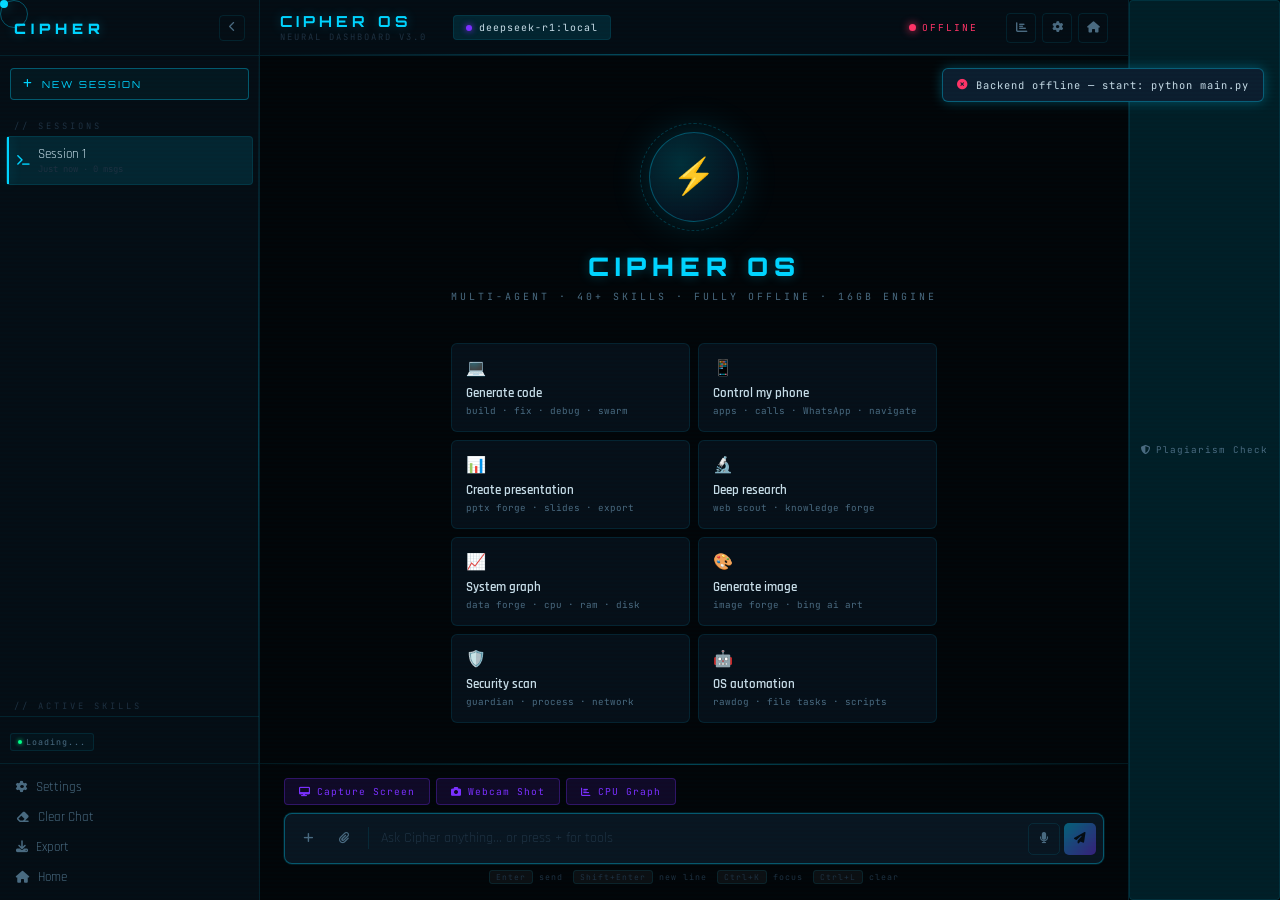
==== commit 9e037627: "🚀 feat: added Plagiarism Guardian skill, updated dual-thread architecture, and finalized offline OS " ====
--- a/web/chat.html
+++ b/web/chat.html
@@ -3,1275 +3,11 @@
 <head>
 <meta charset="UTF-8">
 <meta name="viewport" content="width=device-width, initial-scale=1.0">
-<title>CIPHER OS — Neural Chat Interface</title>
+<title>CIPHER OS — Neural Dashboard</title>
 <link rel="icon" href="data:,">
-<link href="https://fonts.googleapis.com/css2?family=Share+Tech+Mono&family=Rajdhani:wght@300;400;500;600;700&family=Orbitron:wght@400;500;700;900&family=JetBrains+Mono:wght@300;400;500&display=swap" rel="stylesheet">
+<link href="https://fonts.googleapis.com/css2?family=Orbitron:wght@400;500;700;900&family=Rajdhani:wght@300;400;500;600;700&family=JetBrains+Mono:wght@300;400;500&family=Share+Tech+Mono&display=swap" rel="stylesheet">
 <link rel="stylesheet" href="https://cdnjs.cloudflare.com/ajax/libs/font-awesome/6.5.0/css/all.min.css">
-<style>
-/* ============================================================
-   CIPHER OS — CHAT INTERFACE
-   Design: Retro-futuristic terminal meets luxury AI dashboard
-   ============================================================ */
-
-:root {
-  --bg:           #020408;
-  --bg2:          #060c14;
-  --surface:      #0a1220;
-  --surface2:     #0e1a2e;
-  --border:       rgba(0,200,255,0.12);
-  --border-glow:  rgba(0,200,255,0.35);
-  --accent:       #00c8ff;
-  --accent2:      #0066ff;
-  --accent3:      #00ffaa;
-  --user-bubble:  #0a2040;
-  --user-border:  rgba(0,150,255,0.4);
-  --ai-bubble:    #06111e;
-  --ai-border:    rgba(0,200,255,0.2);
-  --text:         #cde4f0;
-  --text-dim:     #4a6a80;
-  --text-muted:   #2a3d50;
-  --danger:       #ff3366;
-  --warning:      #ffaa00;
-  --success:      #00ffaa;
-  --glow-sm:      0 0 10px rgba(0,200,255,0.3);
-  --glow-md:      0 0 20px rgba(0,200,255,0.4), 0 0 40px rgba(0,200,255,0.15);
-  --glow-lg:      0 0 30px rgba(0,200,255,0.5), 0 0 60px rgba(0,200,255,0.2);
-  --sidebar-w:    280px;
-  --header-h:     60px;
-  --dock-h:       auto;
-  --radius:       12px;
-  --font-mono:    'JetBrains Mono', 'Share Tech Mono', monospace;
-  --font-ui:      'Rajdhani', sans-serif;
-  --font-hud:     'Orbitron', monospace;
-}
-
-*, *::before, *::after { box-sizing: border-box; margin: 0; padding: 0; }
-
-html, body {
-  height: 100%;
-  background: var(--bg);
-  color: var(--text);
-  font-family: var(--font-ui);
-  overflow: hidden;
-  cursor: none;
-}
-
-/* ---- CURSOR ---- */
-.cursor {
-  width: 10px; height: 10px;
-  background: var(--accent);
-  border-radius: 50%;
-  position: fixed;
-  pointer-events: none;
-  z-index: 9999;
-  transition: transform 0.08s;
-  box-shadow: var(--glow-sm);
-  mix-blend-mode: screen;
-}
-.cursor-ring {
-  width: 32px; height: 32px;
-  border: 1px solid var(--accent);
-  border-radius: 50%;
-  position: fixed;
-  pointer-events: none;
-  z-index: 9998;
-  transition: all 0.18s ease;
-  opacity: 0.4;
-}
-.cursor-ring.clicking { transform: scale(0.6); opacity: 0.9; }
-
-/* ---- SCANLINE OVERLAY ---- */
-body::before {
-  content: '';
-  position: fixed; inset: 0;
-  background: repeating-linear-gradient(
-    0deg,
-    transparent, transparent 2px,
-    rgba(0,200,255,0.012) 2px, rgba(0,200,255,0.012) 4px
-  );
-  pointer-events: none;
-  z-index: 9000;
-  animation: scanlines 10s linear infinite;
-}
-@keyframes scanlines {
-  from { background-position: 0 0; }
-  to   { background-position: 0 100px; }
-}
-
-/* ---- NOISE GRAIN ---- */
-body::after {
-  content: '';
-  position: fixed; inset: 0;
-  background-image: url("data:image/svg+xml,%3Csvg viewBox='0 0 256 256' xmlns='http://www.w3.org/2000/svg'%3E%3Cfilter id='noise'%3E%3CfeTurbulence type='fractalNoise' baseFrequency='0.9' numOctaves='4' stitchTiles='stitch'/%3E%3C/filter%3E%3Crect width='100%25' height='100%25' filter='url(%23noise)' opacity='0.03'/%3E%3C/svg%3E");
-  pointer-events: none;
-  z-index: 8999;
-  opacity: 0.4;
-}
-
-/* ============================================================
-   LAYOUT SHELL
-   ============================================================ */
-.shell {
-  display: flex;
-  height: 100vh;
-  width: 100vw;
-  overflow: hidden;
-}
-
-/* ============================================================
-   SIDEBAR
-   ============================================================ */
-.sidebar {
-  width: var(--sidebar-w);
-  min-width: var(--sidebar-w);
-  background: var(--bg2);
-  border-right: 1px solid var(--border);
-  display: flex;
-  flex-direction: column;
-  position: relative;
-  overflow: hidden;
-  transition: width 0.35s cubic-bezier(0.4,0,0.2,1),
-              min-width 0.35s cubic-bezier(0.4,0,0.2,1);
-  z-index: 10;
-}
-.sidebar.collapsed { width: 60px; min-width: 60px; }
-.sidebar.collapsed .sidebar-label,
-.sidebar.collapsed .session-meta,
-.sidebar.collapsed .sidebar-title-text,
-.sidebar.collapsed .new-chat-text { opacity: 0; pointer-events: none; }
-
-/* Sidebar glow strip */
-.sidebar::after {
-  content: '';
-  position: absolute; top: 0; right: 0;
-  width: 1px; height: 100%;
-  background: linear-gradient(180deg, transparent, var(--accent), transparent);
-  opacity: 0.3;
-}
-
-/* Sidebar header */
-.sidebar-top {
-  padding: 0 16px;
-  height: var(--header-h);
-  display: flex; align-items: center; gap: 12px;
-  border-bottom: 1px solid var(--border);
-  flex-shrink: 0;
-}
-.sidebar-logo {
-  font-family: var(--font-hud);
-  font-size: 1rem;
-  font-weight: 900;
-  color: var(--accent);
-  text-shadow: var(--glow-sm);
-  letter-spacing: 4px;
-  white-space: nowrap;
-}
-.sidebar-title-text { transition: opacity 0.3s; }
-.sidebar-toggle {
-  margin-left: auto;
-  background: transparent;
-  border: 1px solid var(--border);
-  color: var(--text-dim);
-  width: 28px; height: 28px;
-  border-radius: 6px;
-  cursor: pointer;
-  display: flex; align-items: center; justify-content: center;
-  font-size: 0.7rem;
-  transition: all 0.2s;
-  flex-shrink: 0;
-}
-.sidebar-toggle:hover { border-color: var(--accent); color: var(--accent); box-shadow: var(--glow-sm); }
-
-/* New chat button */
-.new-chat-btn {
-  margin: 14px 12px;
-  background: linear-gradient(135deg, rgba(0,200,255,0.08), rgba(0,102,255,0.08));
-  border: 1px solid var(--border-glow);
-  color: var(--accent);
-  padding: 10px 14px;
-  border-radius: var(--radius);
-  cursor: pointer;
-  display: flex; align-items: center; gap: 10px;
-  font-family: var(--font-hud);
-  font-size: 0.7rem;
-  letter-spacing: 2px;
-  text-transform: uppercase;
-  transition: all 0.25s;
-  white-space: nowrap;
-  overflow: hidden;
-  flex-shrink: 0;
-}
-.new-chat-btn:hover {
-  background: linear-gradient(135deg, rgba(0,200,255,0.18), rgba(0,102,255,0.18));
-  box-shadow: var(--glow-sm);
-  transform: translateY(-1px);
-}
-.new-chat-btn i { font-size: 0.85rem; flex-shrink: 0; }
-.new-chat-text { transition: opacity 0.3s; }
-
-/* Sessions */
-.sessions-label {
-  font-family: var(--font-mono);
-  font-size: 0.6rem;
-  color: var(--text-muted);
-  letter-spacing: 3px;
-  text-transform: uppercase;
-  padding: 0 16px;
-  margin-bottom: 6px;
-  flex-shrink: 0;
-  transition: opacity 0.3s;
-}
-.sidebar.collapsed .sessions-label { opacity: 0; }
-
-.sessions-list {
-  flex: 1;
-  overflow-y: auto;
-  padding: 0 8px;
-  scrollbar-width: thin;
-  scrollbar-color: var(--border) transparent;
-}
-.session-item {
-  padding: 10px 12px;
-  border-radius: 8px;
-  cursor: pointer;
-  display: flex; align-items: center; gap: 10px;
-  transition: all 0.2s;
-  margin-bottom: 2px;
-  border: 1px solid transparent;
-  position: relative;
-  overflow: hidden;
-}
-.session-item:hover, .session-item.active {
-  background: rgba(0,200,255,0.05);
-  border-color: var(--border);
-}
-.session-item.active { border-color: rgba(0,200,255,0.25); }
-.session-item.active::before {
-  content: '';
-  position: absolute; left: 0; top: 0;
-  width: 2px; height: 100%;
-  background: var(--accent);
-  box-shadow: var(--glow-sm);
-}
-.session-icon { color: var(--text-dim); font-size: 0.75rem; flex-shrink: 0; }
-.session-item.active .session-icon { color: var(--accent); }
-.session-info { overflow: hidden; }
-.session-title {
-  font-size: 0.82rem;
-  font-weight: 500;
-  color: var(--text);
-  white-space: nowrap;
-  overflow: hidden;
-  text-overflow: ellipsis;
-  transition: opacity 0.3s;
-}
-.session-meta {
-  font-family: var(--font-mono);
-  font-size: 0.58rem;
-  color: var(--text-muted);
-  margin-top: 2px;
-  transition: opacity 0.3s;
-}
-
-/* Sidebar footer */
-.sidebar-footer {
-  border-top: 1px solid var(--border);
-  padding: 12px 8px;
-  flex-shrink: 0;
-}
-.sidebar-footer-btn {
-  width: 100%;
-  background: transparent;
-  border: none;
-  color: var(--text-dim);
-  padding: 8px 12px;
-  border-radius: 8px;
-  cursor: pointer;
-  display: flex; align-items: center; gap: 10px;
-  font-family: var(--font-ui);
-  font-size: 0.82rem;
-  transition: all 0.2s;
-  white-space: nowrap;
-  overflow: hidden;
-}
-.sidebar-footer-btn:hover { background: rgba(0,200,255,0.05); color: var(--accent); }
-.sidebar-footer-btn i { flex-shrink: 0; font-size: 0.8rem; }
-.sidebar-label { transition: opacity 0.3s; }
-
-/* ============================================================
-   MAIN AREA
-   ============================================================ */
-.main {
-  flex: 1;
-  display: flex;
-  flex-direction: column;
-  min-width: 0;
-  position: relative;
-}
-
-/* ============================================================
-   HEADER
-   ============================================================ */
-.header {
-  height: var(--header-h);
-  background: rgba(6,12,20,0.95);
-  border-bottom: 1px solid var(--border);
-  display: flex; align-items: center;
-  padding: 0 24px;
-  gap: 16px;
-  flex-shrink: 0;
-  backdrop-filter: blur(12px);
-  position: relative;
-  z-index: 5;
-}
-.header::after {
-  content: '';
-  position: absolute; bottom: 0; left: 0;
-  width: 100%; height: 1px;
-  background: linear-gradient(90deg, transparent, var(--accent), transparent);
-  opacity: 0.4;
-}
-
-.header-title {
-  font-family: var(--font-hud);
-  font-size: 1.05rem;
-  font-weight: 700;
-  color: var(--accent);
-  text-shadow: var(--glow-sm);
-  letter-spacing: 4px;
-}
-.header-subtitle {
-  font-family: var(--font-mono);
-  font-size: 0.62rem;
-  color: var(--text-muted);
-  letter-spacing: 2px;
-  text-transform: uppercase;
-}
-
-.header-status {
-  display: flex; align-items: center; gap: 7px;
-  margin-left: auto;
-}
-.status-dot {
-  width: 7px; height: 7px;
-  border-radius: 50%;
-  background: var(--success);
-  box-shadow: 0 0 8px var(--success);
-  animation: pulse-dot 2s infinite;
-}
-@keyframes pulse-dot {
-  0%,100% { opacity: 1; box-shadow: 0 0 8px var(--success); }
-  50%     { opacity: 0.5; box-shadow: 0 0 4px var(--success); }
-}
-.status-text {
-  font-family: var(--font-mono);
-  font-size: 0.62rem;
-  color: var(--success);
-  letter-spacing: 2px;
-  text-transform: uppercase;
-}
-
-.header-actions { display: flex; gap: 8px; margin-left: 16px; }
-.hdr-btn {
-  background: transparent;
-  border: 1px solid var(--border);
-  color: var(--text-dim);
-  width: 32px; height: 32px;
-  border-radius: 8px;
-  cursor: pointer;
-  display: flex; align-items: center; justify-content: center;
-  font-size: 0.72rem;
-  transition: all 0.2s;
-}
-.hdr-btn:hover { border-color: var(--accent); color: var(--accent); box-shadow: var(--glow-sm); }
-
-/* Model selector */
-.model-selector {
-  display: flex; align-items: center; gap: 8px;
-  background: rgba(0,200,255,0.05);
-  border: 1px solid var(--border);
-  border-radius: 8px;
-  padding: 5px 12px;
-  cursor: pointer;
-  transition: all 0.2s;
-}
-.model-selector:hover { border-color: var(--border-glow); }
-.model-dot {
-  width: 6px; height: 6px;
-  border-radius: 50%;
-  background: var(--accent2);
-  box-shadow: 0 0 6px var(--accent2);
-}
-.model-name {
-  font-family: var(--font-mono);
-  font-size: 0.65rem;
-  color: var(--text);
-  letter-spacing: 1px;
-}
-.model-selector i { font-size: 0.6rem; color: var(--text-dim); }
-
-/* ============================================================
-   CHAT AREA
-   ============================================================ */
-.chat-area {
-  flex: 1;
-  overflow-y: auto;
-  padding: 32px 0;
-  scroll-behavior: smooth;
-  position: relative;
-}
-.chat-area::-webkit-scrollbar { width: 4px; }
-.chat-area::-webkit-scrollbar-track { background: transparent; }
-.chat-area::-webkit-scrollbar-thumb { background: var(--border); border-radius: 4px; }
-.chat-area::-webkit-scrollbar-thumb:hover { background: var(--border-glow); }
-
-/* Welcome screen */
-.welcome {
-  max-width: 680px;
-  margin: 0 auto;
-  padding: 40px 24px;
-  text-align: center;
-  animation: fade-up 0.8s ease forwards;
-}
-@keyframes fade-up {
-  from { opacity: 0; transform: translateY(24px); }
-  to   { opacity: 1; transform: translateY(0); }
-}
-.welcome-orb {
-  width: 100px; height: 100px;
-  margin: 0 auto 32px;
-  position: relative;
-}
-.orb-inner {
-  width: 100%; height: 100%;
-  border-radius: 50%;
-  background: radial-gradient(circle at 35% 35%, rgba(0,200,255,0.25), rgba(0,102,255,0.05));
-  border: 1px solid rgba(0,200,255,0.3);
-  box-shadow: 0 0 40px rgba(0,200,255,0.2), inset 0 0 30px rgba(0,200,255,0.05);
-  display: flex; align-items: center; justify-content: center;
-  font-size: 2.5rem;
-  animation: orb-breathe 3s ease-in-out infinite;
-  position: relative;
-}
-@keyframes orb-breathe {
-  0%,100% { box-shadow: 0 0 30px rgba(0,200,255,0.2), inset 0 0 20px rgba(0,200,255,0.05); }
-  50%      { box-shadow: 0 0 60px rgba(0,200,255,0.4), inset 0 0 40px rgba(0,200,255,0.1); }
-}
-.orb-ring {
-  position: absolute; inset: -10px;
-  border-radius: 50%;
-  border: 1px dashed rgba(0,200,255,0.2);
-  animation: spin 12s linear infinite;
-}
-.orb-ring-2 {
-  position: absolute; inset: -20px;
-  border-radius: 50%;
-  border: 1px solid rgba(0,200,255,0.08);
-  animation: spin 20s linear infinite reverse;
-}
-@keyframes spin { from{transform:rotate(0deg)} to{transform:rotate(360deg)} }
-
-.welcome-title {
-  font-family: var(--font-hud);
-  font-size: 1.8rem;
-  font-weight: 900;
-  color: var(--accent);
-  text-shadow: var(--glow-md);
-  letter-spacing: 6px;
-  margin-bottom: 12px;
-}
-.welcome-sub {
-  font-family: var(--font-mono);
-  font-size: 0.72rem;
-  color: var(--text-dim);
-  letter-spacing: 3px;
-  text-transform: uppercase;
-  margin-bottom: 48px;
-}
-
-/* Suggestion chips */
-.suggestions {
-  display: grid;
-  grid-template-columns: repeat(2, 1fr);
-  gap: 10px;
-  margin-top: 8px;
-}
-.chip {
-  background: var(--ai-bubble);
-  border: 1px solid var(--border);
-  border-radius: 10px;
-  padding: 14px 16px;
-  cursor: pointer;
-  text-align: left;
-  transition: all 0.25s;
-  position: relative;
-  overflow: hidden;
-}
-.chip::before {
-  content: '';
-  position: absolute; top: 0; left: 0;
-  width: 2px; height: 100%;
-  background: var(--accent);
-  opacity: 0;
-  transition: opacity 0.2s;
-}
-.chip:hover {
-  border-color: rgba(0,200,255,0.35);
-  background: rgba(0,200,255,0.04);
-  transform: translateY(-2px);
-  box-shadow: 0 8px 24px rgba(0,0,0,0.4);
-}
-.chip:hover::before { opacity: 1; }
-.chip-icon { font-size: 1.1rem; margin-bottom: 8px; display: block; }
-.chip-title {
-  font-size: 0.85rem;
-  font-weight: 600;
-  color: var(--text);
-  display: block;
-  margin-bottom: 4px;
-}
-.chip-desc {
-  font-family: var(--font-mono);
-  font-size: 0.6rem;
-  color: var(--text-dim);
-  display: block;
-}
-
-/* ---- MESSAGES ---- */
-.messages-wrap {
-  max-width: 780px;
-  margin: 0 auto;
-  padding: 0 24px;
-  display: flex;
-  flex-direction: column;
-  gap: 6px;
-}
-
-/* Message group */
-.msg-group {
-  display: flex;
-  flex-direction: column;
-  gap: 4px;
-  animation: msg-in 0.4s cubic-bezier(0.2, 0, 0.2, 1) forwards;
-}
-@keyframes msg-in {
-  from { opacity: 0; transform: translateY(12px); }
-  to   { opacity: 1; transform: translateY(0); }
-}
-
-/* Row wrapper */
-.msg-row {
-  display: flex;
-  gap: 12px;
-  align-items: flex-end;
-}
-.msg-row.user { flex-direction: row-reverse; }
-
-/* Avatar */
-.msg-avatar {
-  width: 32px; height: 32px;
-  border-radius: 8px;
-  flex-shrink: 0;
-  display: flex; align-items: center; justify-content: center;
-  font-size: 0.8rem;
-  border: 1px solid;
-}
-.msg-avatar.ai {
-  background: linear-gradient(135deg, rgba(0,200,255,0.12), rgba(0,102,255,0.08));
-  border-color: rgba(0,200,255,0.3);
-  color: var(--accent);
-  box-shadow: 0 0 12px rgba(0,200,255,0.15);
-}
-.msg-avatar.user {
-  background: linear-gradient(135deg, rgba(0,150,255,0.15), rgba(0,80,255,0.08));
-  border-color: rgba(0,150,255,0.3);
-  color: #6ab4ff;
-}
-
-/* Bubble */
-.msg-bubble {
-  max-width: 75%;
-  padding: 14px 18px;
-  border-radius: 14px;
-  line-height: 1.7;
-  font-size: 0.92rem;
-  position: relative;
-  word-break: break-word;
-}
-.msg-bubble.ai {
-  background: var(--ai-bubble);
-  border: 1px solid var(--ai-border);
-  border-bottom-left-radius: 4px;
-  color: var(--text);
-}
-.msg-bubble.ai::before {
-  content: '';
-  position: absolute; top: 0; left: 0;
-  width: 2px; height: 100%;
-  background: linear-gradient(180deg, var(--accent), transparent);
-  border-radius: 4px 0 0 4px;
-}
-.msg-bubble.user {
-  background: var(--user-bubble);
-  border: 1px solid var(--user-border);
-  border-bottom-right-radius: 4px;
-  color: #a8d4ff;
-}
-
-/* AI label */
-.msg-label {
-  font-family: var(--font-mono);
-  font-size: 0.6rem;
-  letter-spacing: 2px;
-  text-transform: uppercase;
-  margin-bottom: 6px;
-  display: flex; align-items: center; gap: 6px;
-}
-.msg-label.ai { color: var(--accent); }
-.msg-label.user { color: #6ab4ff; text-align: right; justify-content: flex-end; }
-
-/* Timestamp */
-.msg-time {
-  font-family: var(--font-mono);
-  font-size: 0.55rem;
-  color: var(--text-muted);
-  padding: 0 4px;
-  align-self: flex-end;
-}
-
-/* Code blocks */
-.code-block-wrapper {
-  margin: 12px 0 4px;
-  border-radius: 10px;
-  overflow: hidden;
-  border: 1px solid rgba(0,200,255,0.15);
-  background: #030b14;
-}
-.code-block-header {
-  background: rgba(0,200,255,0.06);
-  border-bottom: 1px solid rgba(0,200,255,0.1);
-  padding: 8px 14px;
-  display: flex; align-items: center; justify-content: space-between;
-}
-.code-lang {
-  font-family: var(--font-mono);
-  font-size: 0.6rem;
-  color: var(--accent);
-  letter-spacing: 2px;
-  text-transform: uppercase;
-}
-.code-copy-btn {
-  background: transparent;
-  border: 1px solid rgba(0,200,255,0.2);
-  color: var(--text-dim);
-  padding: 3px 10px;
-  border-radius: 4px;
-  cursor: pointer;
-  font-family: var(--font-mono);
-  font-size: 0.6rem;
-  letter-spacing: 1px;
-  transition: all 0.2s;
-}
-.code-copy-btn:hover { border-color: var(--accent); color: var(--accent); }
-.code-copy-btn.copied { border-color: var(--success); color: var(--success); }
-.code-block-body {
-  padding: 16px;
-  overflow-x: auto;
-  font-family: var(--font-mono);
-  font-size: 0.8rem;
-  line-height: 1.8;
-  color: #7ec8e3;
-  white-space: pre;
-}
-.code-block-body::-webkit-scrollbar { height: 4px; }
-.code-block-body::-webkit-scrollbar-thumb { background: var(--border); }
-
-/* Typing indicator */
-.typing-bubble {
-  display: flex; align-items: center; gap: 6px;
-  padding: 14px 18px;
-  background: var(--ai-bubble);
-  border: 1px solid var(--ai-border);
-  border-radius: 14px;
-  border-bottom-left-radius: 4px;
-  max-width: 100px;
-  position: relative;
-}
-.typing-bubble::before {
-  content: '';
-  position: absolute; top: 0; left: 0;
-  width: 2px; height: 100%;
-  background: linear-gradient(180deg, var(--accent), transparent);
-  border-radius: 4px 0 0 4px;
-}
-.typing-dot {
-  width: 6px; height: 6px;
-  border-radius: 50%;
-  background: var(--accent);
-  animation: typing-bounce 1.2s ease-in-out infinite;
-}
-.typing-dot:nth-child(1) { animation-delay: 0s; }
-.typing-dot:nth-child(2) { animation-delay: 0.2s; }
-.typing-dot:nth-child(3) { animation-delay: 0.4s; }
-@keyframes typing-bounce {
-  0%,60%,100% { transform: translateY(0); opacity: 0.4; }
-  30%          { transform: translateY(-6px); opacity: 1; box-shadow: 0 0 8px var(--accent); }
-}
-
-/* Message actions */
-.msg-actions {
-  display: flex; gap: 4px;
-  opacity: 0;
-  transition: opacity 0.2s;
-  align-self: flex-end;
-  padding-bottom: 2px;
-}
-.msg-group:hover .msg-actions { opacity: 1; }
-.msg-action-btn {
-  background: transparent;
-  border: 1px solid var(--border);
-  color: var(--text-muted);
-  width: 26px; height: 26px;
-  border-radius: 6px;
-  cursor: pointer;
-  display: flex; align-items: center; justify-content: center;
-  font-size: 0.6rem;
-  transition: all 0.2s;
-}
-.msg-action-btn:hover { border-color: var(--accent); color: var(--accent); }
-
-/* ============================================================
-   INPUT DOCK
-   ============================================================ */
-.dock {
-  padding: 16px 24px 20px;
-  background: var(--bg);
-  border-top: 1px solid var(--border);
-  position: relative;
-  flex-shrink: 0;
-}
-.dock::before {
-  content: '';
-  position: absolute; top: 0; left: 0;
-  width: 100%; height: 1px;
-  background: linear-gradient(90deg, transparent, var(--accent), transparent);
-  opacity: 0.3;
-}
-
-.dock-inner {
-  max-width: 780px;
-  margin: 0 auto;
-}
-
-/* Tools tray */
-.tools-tray {
-  display: none;
-  flex-wrap: wrap;
-  gap: 6px;
-  margin-bottom: 10px;
-  padding: 10px;
-  background: var(--surface);
-  border: 1px solid var(--border);
-  border-radius: 10px;
-  animation: tray-in 0.2s ease;
-}
-.tools-tray.open { display: flex; }
-@keyframes tray-in {
-  from { opacity: 0; transform: translateY(8px); }
-  to   { opacity: 1; transform: translateY(0); }
-}
-.tool-chip {
-  background: rgba(0,200,255,0.04);
-  border: 1px solid var(--border);
-  color: var(--text-dim);
-  padding: 5px 12px;
-  border-radius: 6px;
-  cursor: pointer;
-  font-family: var(--font-mono);
-  font-size: 0.62rem;
-  letter-spacing: 1px;
-  display: flex; align-items: center; gap: 6px;
-  transition: all 0.2s;
-}
-.tool-chip:hover { border-color: var(--accent); color: var(--accent); background: rgba(0,200,255,0.08); }
-.tool-chip i { font-size: 0.7rem; }
-
-/* Input bar */
-.input-bar {
-  display: flex;
-  align-items: flex-end;
-  gap: 8px;
-  background: var(--surface);
-  border: 1px solid var(--border);
-  border-radius: 14px;
-  padding: 8px;
-  transition: border-color 0.2s, box-shadow 0.2s;
-  position: relative;
-}
-.input-bar:focus-within {
-  border-color: rgba(0,200,255,0.4);
-  box-shadow: 0 0 0 1px rgba(0,200,255,0.1), 0 4px 24px rgba(0,0,0,0.4);
-}
-
-/* Left buttons */
-.input-left { display: flex; gap: 4px; align-items: flex-end; padding-bottom: 2px; }
-.input-icon-btn {
-  background: transparent;
-  border: 1px solid transparent;
-  color: var(--text-dim);
-  width: 34px; height: 34px;
-  border-radius: 8px;
-  cursor: pointer;
-  display: flex; align-items: center; justify-content: center;
-  font-size: 0.78rem;
-  transition: all 0.2s;
-  flex-shrink: 0;
-}
-.input-icon-btn:hover { border-color: var(--border-glow); color: var(--accent); background: rgba(0,200,255,0.06); }
-.input-icon-btn.active { border-color: var(--accent); color: var(--accent); background: rgba(0,200,255,0.1); }
-
-/* Divider */
-.input-divider {
-  width: 1px; height: 24px;
-  background: var(--border);
-  align-self: center;
-  margin: 0 2px;
-}
-
-/* Textarea */
-#prompt-input {
-  flex: 1;
-  background: transparent;
-  border: none;
-  outline: none;
-  color: var(--text);
-  font-family: var(--font-ui);
-  font-size: 0.92rem;
-  line-height: 1.6;
-  resize: none;
-  min-height: 36px;
-  max-height: 200px;
-  padding: 7px 4px;
-  scrollbar-width: thin;
-  scrollbar-color: var(--border) transparent;
-}
-#prompt-input::placeholder { color: var(--text-muted); }
-#prompt-input::-webkit-scrollbar { width: 3px; }
-#prompt-input::-webkit-scrollbar-thumb { background: var(--border); }
-
-/* Right buttons */
-.input-right { display: flex; gap: 4px; align-items: flex-end; padding-bottom: 2px; }
-
-/* Mic button */
-.mic-btn {
-  background: transparent;
-  border: 1px solid var(--border);
-  color: var(--text-dim);
-  width: 34px; height: 34px;
-  border-radius: 8px;
-  cursor: pointer;
-  display: flex; align-items: center; justify-content: center;
-  font-size: 0.78rem;
-  transition: all 0.2s;
-  position: relative;
-  flex-shrink: 0;
-}
-.mic-btn:hover { border-color: var(--border-glow); color: var(--accent); }
-.mic-btn.listening {
-  border-color: var(--danger);
-  color: var(--danger);
-  animation: mic-pulse 0.8s ease-in-out infinite;
-  box-shadow: 0 0 16px rgba(255,51,102,0.4);
-}
-@keyframes mic-pulse {
-  0%,100% { transform: scale(1); box-shadow: 0 0 10px rgba(255,51,102,0.4); }
-  50%      { transform: scale(1.12); box-shadow: 0 0 20px rgba(255,51,102,0.7); }
-}
-.mic-ring {
-  position: absolute; inset: -4px;
-  border-radius: 10px;
-  border: 1px solid transparent;
-  transition: all 0.2s;
-}
-.mic-btn.listening .mic-ring {
-  border-color: rgba(255,51,102,0.4);
-  animation: mic-ring-pulse 0.8s ease-in-out infinite;
-}
-@keyframes mic-ring-pulse {
-  0%,100% { inset: -4px; opacity: 0.8; }
-  50%      { inset: -8px; opacity: 0.3; }
-}
-
-/* Send button */
-.send-btn {
-  background: linear-gradient(135deg, var(--accent), var(--accent2));
-  border: none;
-  color: #000;
-  width: 34px; height: 34px;
-  border-radius: 8px;
-  cursor: pointer;
-  display: flex; align-items: center; justify-content: center;
-  font-size: 0.78rem;
-  transition: all 0.2s;
-  flex-shrink: 0;
-  opacity: 0.4;
-  box-shadow: 0 0 12px rgba(0,200,255,0.2);
-}
-.send-btn.ready {
-  opacity: 1;
-  box-shadow: 0 0 20px rgba(0,200,255,0.4);
-}
-.send-btn.ready:hover {
-  transform: scale(1.08);
-  box-shadow: 0 0 28px rgba(0,200,255,0.6);
-}
-.send-btn:disabled { cursor: not-allowed; }
-
-/* Dock hint */
-.dock-hint {
-  text-align: center;
-  font-family: var(--font-mono);
-  font-size: 0.55rem;
-  color: var(--text-muted);
-  letter-spacing: 2px;
-  margin-top: 10px;
-  display: flex; align-items: center; justify-content: center; gap: 12px;
-}
-.hint-key {
-  background: rgba(255,255,255,0.04);
-  border: 1px solid var(--border);
-  border-radius: 4px;
-  padding: 1px 6px;
-  font-size: 0.55rem;
-}
-
-/* ============================================================
-   RIGHT PANEL (DETAILS / TOOLS)
-   ============================================================ */
-.right-panel {
-  width: 0;
-  min-width: 0;
-  overflow: hidden;
-  background: var(--bg2);
-  border-left: 1px solid var(--border);
-  transition: width 0.35s cubic-bezier(0.4,0,0.2,1), min-width 0.35s;
-  display: flex;
-  flex-direction: column;
-}
-.right-panel.open { width: 280px; min-width: 280px; }
-.panel-inner {
-  width: 280px;
-  padding: 20px 16px;
-  overflow-y: auto;
-  flex: 1;
-}
-.panel-section { margin-bottom: 24px; }
-.panel-label {
-  font-family: var(--font-mono);
-  font-size: 0.58rem;
-  color: var(--text-muted);
-  letter-spacing: 3px;
-  text-transform: uppercase;
-  margin-bottom: 10px;
-  display: flex; align-items: center; gap: 8px;
-}
-.panel-label::after {
-  content: '';
-  flex: 1;
-  height: 1px;
-  background: var(--border);
-}
-.stat-row {
-  display: flex; align-items: center; justify-content: space-between;
-  padding: 8px 0;
-  border-bottom: 1px solid rgba(0,200,255,0.05);
-}
-.stat-key {
-  font-family: var(--font-mono);
-  font-size: 0.65rem;
-  color: var(--text-dim);
-}
-.stat-val {
-  font-family: var(--font-mono);
-  font-size: 0.65rem;
-  color: var(--accent);
-}
-.mini-gauge {
-  height: 3px;
-  background: rgba(255,255,255,0.05);
-  border-radius: 2px;
-  margin: 4px 0 10px;
-  overflow: hidden;
-}
-.mini-gauge-fill {
-  height: 100%;
-  background: linear-gradient(90deg, var(--accent2), var(--accent));
-  border-radius: 2px;
-  box-shadow: 0 0 6px var(--accent);
-  transition: width 1s ease;
-}
-
-/* Skill pills */
-.skill-pills { display: flex; flex-wrap: wrap; gap: 5px; }
-.skill-pill {
-  background: rgba(0,200,255,0.04);
-  border: 1px solid var(--border);
-  border-radius: 5px;
-  padding: 4px 8px;
-  font-family: var(--font-mono);
-  font-size: 0.58rem;
-  color: var(--text-dim);
-  letter-spacing: 1px;
-  display: flex; align-items: center; gap: 5px;
-}
-.skill-pill-dot {
-  width: 5px; height: 5px;
-  border-radius: 50%;
-  background: var(--success);
-  box-shadow: 0 0 4px var(--success);
-}
-
-/* ============================================================
-   MODAL — SETTINGS
-   ============================================================ */
-.modal-backdrop {
-  position: fixed; inset: 0;
-  background: rgba(0,0,0,0.7);
-  backdrop-filter: blur(4px);
-  z-index: 500;
-  display: none;
-  align-items: center;
-  justify-content: center;
-}
-.modal-backdrop.open { display: flex; }
-.modal {
-  background: var(--surface2);
-  border: 1px solid var(--border-glow);
-  border-radius: 16px;
-  width: 480px;
-  max-width: 95vw;
-  box-shadow: 0 32px 80px rgba(0,0,0,0.8), 0 0 60px rgba(0,200,255,0.1);
-  animation: modal-in 0.3s cubic-bezier(0.2,0,0.2,1);
-  overflow: hidden;
-}
-@keyframes modal-in {
-  from { opacity: 0; transform: scale(0.94) translateY(16px); }
-  to   { opacity: 1; transform: scale(1) translateY(0); }
-}
-.modal-header {
-  padding: 18px 20px;
-  border-bottom: 1px solid var(--border);
-  display: flex; align-items: center; justify-content: space-between;
-}
-.modal-title {
-  font-family: var(--font-hud);
-  font-size: 0.85rem;
-  font-weight: 700;
-  color: var(--accent);
-  letter-spacing: 3px;
-}
-.modal-close {
-  background: transparent;
-  border: 1px solid var(--border);
-  color: var(--text-dim);
-  width: 28px; height: 28px;
-  border-radius: 6px;
-  cursor: pointer;
-  display: flex; align-items: center; justify-content: center;
-  font-size: 0.7rem;
-  transition: all 0.2s;
-}
-.modal-close:hover { border-color: var(--danger); color: var(--danger); }
-.modal-body { padding: 20px; display: flex; flex-direction: column; gap: 16px; }
-.setting-row {
-  display: flex; align-items: center; justify-content: space-between;
-  padding: 12px 14px;
-  background: rgba(0,200,255,0.02);
-  border: 1px solid var(--border);
-  border-radius: 8px;
-}
-.setting-info { display: flex; flex-direction: column; gap: 3px; }
-.setting-label {
-  font-size: 0.85rem;
-  font-weight: 500;
-  color: var(--text);
-}
-.setting-desc {
-  font-family: var(--font-mono);
-  font-size: 0.6rem;
-  color: var(--text-dim);
-}
-/* Toggle */
-.toggle {
-  width: 40px; height: 22px;
-  border-radius: 11px;
-  background: rgba(255,255,255,0.08);
-  border: 1px solid var(--border);
-  cursor: pointer;
-  position: relative;
-  transition: all 0.2s;
-  flex-shrink: 0;
-}
-.toggle.on {
-  background: rgba(0,200,255,0.25);
-  border-color: var(--accent);
-  box-shadow: 0 0 8px rgba(0,200,255,0.3);
-}
-.toggle::after {
-  content: '';
-  position: absolute;
-  top: 2px; left: 2px;
-  width: 16px; height: 16px;
-  border-radius: 50%;
-  background: var(--text-dim);
-  transition: all 0.2s;
-}
-.toggle.on::after { left: 20px; background: var(--accent); }
-
-/* ============================================================
-   TOAST NOTIFICATIONS
-   ============================================================ */
-.toast-area {
-  position: fixed;
-  top: 76px; right: 20px;
-  z-index: 600;
-  display: flex; flex-direction: column; gap: 8px;
-}
-.toast {
-  background: var(--surface2);
-  border: 1px solid var(--border-glow);
-  border-radius: 10px;
-  padding: 10px 16px;
-  font-family: var(--font-mono);
-  font-size: 0.68rem;
-  color: var(--text);
-  letter-spacing: 1px;
-  display: flex; align-items: center; gap: 10px;
-  box-shadow: 0 8px 32px rgba(0,0,0,0.6);
-  animation: toast-in 0.3s ease;
-  min-width: 240px;
-}
-@keyframes toast-in {
-  from { opacity: 0; transform: translateX(20px); }
-  to   { opacity: 1; transform: translateX(0); }
-}
-.toast-icon { font-size: 0.8rem; }
-.toast.success .toast-icon { color: var(--success); }
-.toast.error   .toast-icon { color: var(--danger); }
-.toast.info    .toast-icon { color: var(--accent); }
-
-/* ============================================================
-   UPLOAD PREVIEW
-   ============================================================ */
-.upload-preview {
-  display: none;
-  align-items: center; gap: 8px;
-  margin-bottom: 8px;
-  padding: 8px 12px;
-  background: rgba(0,200,255,0.04);
-  border: 1px solid var(--border);
-  border-radius: 8px;
-}
-.upload-preview.visible { display: flex; }
-.upload-preview-name {
-  font-family: var(--font-mono);
-  font-size: 0.65rem;
-  color: var(--text-dim);
-  flex: 1;
-}
-.upload-preview-remove {
-  background: transparent;
-  border: none;
-  color: var(--text-muted);
-  cursor: pointer;
-  font-size: 0.7rem;
-  transition: color 0.2s;
-}
-.upload-preview-remove:hover { color: var(--danger); }
-
-/* ============================================================
-   VOICE VISUALIZER (overlay)
-   ============================================================ */
-.voice-overlay {
-  position: fixed;
-  bottom: 100px; left: 50%; transform: translateX(-50%);
-  background: rgba(6,12,20,0.95);
-  border: 1px solid rgba(0,200,255,0.3);
-  border-radius: 20px;
-  padding: 16px 28px;
-  display: none;
-  align-items: center; gap: 16px;
-  z-index: 200;
-  backdrop-filter: blur(10px);
-  box-shadow: 0 16px 48px rgba(0,0,0,0.8), 0 0 30px rgba(0,200,255,0.15);
-}
-.voice-overlay.active { display: flex; }
-.voice-bars { display: flex; gap: 3px; align-items: flex-end; height: 30px; }
-.voice-bar {
-  width: 3px;
-  background: var(--accent);
-  border-radius: 2px;
-  animation: voice-animate 0.5s ease-in-out infinite;
-  box-shadow: 0 0 4px var(--accent);
-}
-.voice-bar:nth-child(1) { animation-delay: 0s; }
-.voice-bar:nth-child(2) { animation-delay: 0.1s; }
-.voice-bar:nth-child(3) { animation-delay: 0.2s; }
-.voice-bar:nth-child(4) { animation-delay: 0.3s; }
-.voice-bar:nth-child(5) { animation-delay: 0.4s; }
-@keyframes voice-animate {
-  0%,100% { height: 4px; }
-  50%      { height: 24px; box-shadow: 0 0 10px var(--accent); }
-}
-.voice-label {
-  font-family: var(--font-mono);
-  font-size: 0.68rem;
-  color: var(--accent);
-  letter-spacing: 2px;
-  text-transform: uppercase;
-}
-.voice-cancel {
-  background: transparent;
-  border: 1px solid rgba(255,51,102,0.3);
-  color: var(--danger);
-  padding: 4px 10px;
-  border-radius: 6px;
-  cursor: pointer;
-  font-family: var(--font-mono);
-  font-size: 0.6rem;
-  transition: all 0.2s;
-}
-.voice-cancel:hover { background: rgba(255,51,102,0.1); }
-
-/* ============================================================
-   SCROLLBAR + MISC
-   ============================================================ */
-::-webkit-scrollbar { width: 4px; }
-::-webkit-scrollbar-track { background: transparent; }
-::-webkit-scrollbar-thumb { background: var(--border); border-radius: 4px; }
-
-/* File input hidden */
-#file-input { display: none; }
-
-/* Responsive */
-@media (max-width: 768px) {
-  .sidebar { display: none; }
-  .right-panel { display: none; }
-}
-
-/* ---- HUD corner decorations ---- */
-.hud-corner {
-  position: absolute;
-  width: 14px; height: 14px;
-  border-color: var(--accent);
-  border-style: solid;
-  opacity: 0.35;
-}
-.hud-tl { top: 6px; left: 6px; border-width: 1px 0 0 1px; }
-.hud-tr { top: 6px; right: 6px; border-width: 1px 1px 0 0; }
-.hud-bl { bottom: 6px; left: 6px; border-width: 0 0 1px 1px; }
-.hud-br { bottom: 6px; right: 6px; border-width: 0 1px 1px 0; }
-</style>
+<link rel="stylesheet" href="css/chat.css">
 </head>
 <body>
 
@@ -1281,6 +17,12 @@
 
 <!-- TOAST AREA -->
 <div class="toast-area" id="toast-area"></div>
+
+<!-- IMAGE MODAL -->
+<div class="img-modal" id="img-modal">
+  <button class="img-modal-close" onclick="closeImgModal()"><i class="fa fa-times"></i></button>
+  <img src="" alt="Cipher Output" id="img-modal-src">
+</div>
 
 <!-- VOICE OVERLAY -->
 <div class="voice-overlay" id="voice-overlay">
@@ -1293,7 +35,7 @@
 </div>
 
 <!-- SETTINGS MODAL -->
-<div class="modal-backdrop" id="settings-modal">
+<div class="modal-bg" id="settings-modal">
   <div class="modal">
     <div class="modal-header">
       <span class="modal-title">// SYSTEM CONFIG</span>
@@ -1301,169 +43,159 @@
     </div>
     <div class="modal-body">
       <div class="setting-row">
-        <div class="setting-info">
-          <span class="setting-label">Voice Response</span>
-          <span class="setting-desc">Cipher speaks its replies aloud</span>
-        </div>
-        <div class="toggle on" id="toggle-voice" onclick="toggleSetting(this)"></div>
+        <div><div class="setting-label">Voice Response (TTS)</div><div class="setting-desc">Cipher speaks replies aloud</div></div>
+        <div class="toggle on" id="tog-voice" onclick="toggleSetting(this,'voice')"></div>
       </div>
       <div class="setting-row">
-        <div class="setting-info">
-          <span class="setting-label">Sound Effects</span>
-          <span class="setting-desc">UI interaction sounds</span>
-        </div>
-        <div class="toggle on" id="toggle-sfx" onclick="toggleSetting(this)"></div>
+        <div><div class="setting-label">Neural Voice (Edge-TTS)</div><div class="setting-desc">en-GB-RyanNeural via edge-tts</div></div>
+        <div class="toggle" id="tog-neural" onclick="toggleSetting(this,'neural')"></div>
       </div>
       <div class="setting-row">
-        <div class="setting-info">
-          <span class="setting-label">Auto-scroll</span>
-          <span class="setting-desc">Scroll to latest message</span>
-        </div>
-        <div class="toggle on" id="toggle-scroll" onclick="toggleSetting(this)"></div>
+        <div><div class="setting-label">Auto-scroll</div><div class="setting-desc">Scroll to latest message</div></div>
+        <div class="toggle on" id="tog-scroll" onclick="toggleSetting(this,'scroll')"></div>
       </div>
       <div class="setting-row">
-        <div class="setting-info">
-          <span class="setting-label">Scanlines</span>
-          <span class="setting-desc">CRT scanline overlay effect</span>
-        </div>
-        <div class="toggle on" id="toggle-scan" onclick="toggleSetting(this, 'scanlines')"></div>
+        <div><div class="setting-label">Right Telemetry Panel</div><div class="setting-desc">Show system stats panel</div></div>
+        <div class="toggle" id="tog-panel" onclick="toggleSetting(this,'panel')"></div>
       </div>
       <div class="setting-row">
-        <div class="setting-info">
-          <span class="setting-label">Right Panel</span>
-          <span class="setting-desc">Show system telemetry panel</span>
-        </div>
-        <div class="toggle" id="toggle-panel" onclick="toggleSetting(this, 'panel')"></div>
+        <div><div class="setting-label">Scanlines Effect</div><div class="setting-desc">CRT scanline overlay</div></div>
+        <div class="toggle on" id="tog-scan" onclick="toggleSetting(this,'scan')"></div>
       </div>
     </div>
   </div>
 </div>
 
-<!-- FILE INPUT -->
-<input type="file" id="file-input" onchange="handleFileUpload(this)">
-
-<!-- MAIN SHELL -->
+<input type="file" id="file-input" onchange="handleFile(this)">
+
+<!-- ══════════════════════════════════════════════════════════ -->
 <div class="shell">
 
-  <!-- ======== SIDEBAR ======== -->
+  <!-- ── SIDEBAR ─────────────────────────────────────────────── -->
   <div class="sidebar" id="sidebar">
-    <div class="hud-corner hud-tl"></div>
-    <div class="sidebar-top">
-      <span class="sidebar-logo sidebar-title-text">CIPHER</span>
-      <button class="sidebar-toggle" id="sidebar-toggle" onclick="toggleSidebar()" title="Collapse">
-        <i class="fa fa-chevron-left" id="sidebar-toggle-icon"></i>
-      </button>
-    </div>
-
-    <button class="new-chat-btn" onclick="newChat()">
+    <div class="sb-top">
+      <span class="sb-logo sb-title-text">CIPHER</span>
+      <button class="sb-toggle" id="sb-toggle" onclick="toggleSidebar()">
+        <i class="fa fa-chevron-left" id="sb-toggle-icon"></i>
+      </button>
+    </div>
+
+    <button class="sb-new" onclick="newSession()">
       <i class="fa fa-plus"></i>
-      <span class="new-chat-text">NEW SESSION</span>
+      <span class="sb-new-text">NEW SESSION</span>
     </button>
 
-    <div class="sessions-label">// SESSIONS</div>
-
-    <div class="sessions-list" id="sessions-list">
-      <div class="session-item active" onclick="loadSession(this)">
-        <i class="fa fa-comment-dots session-icon"></i>
-        <div class="session-info">
-          <span class="session-title">Current Session</span>
-          <span class="session-meta">Just now · 0 msgs</span>
-        </div>
-      </div>
-    </div>
-
-    <div class="sidebar-footer">
-      <button class="sidebar-footer-btn" onclick="openSettings()">
-        <i class="fa fa-gear"></i>
-        <span class="sidebar-label">Settings</span>
-      </button>
-      <button class="sidebar-footer-btn" onclick="clearAll()">
-        <i class="fa fa-trash"></i>
-        <span class="sidebar-label">Clear All</span>
-      </button>
-      <button class="sidebar-footer-btn" onclick="exportChat()">
-        <i class="fa fa-download"></i>
-        <span class="sidebar-label">Export Chat</span>
+    <div class="sb-section-label">// SESSIONS</div>
+    <div class="sb-sessions" id="sb-sessions">
+      <div class="sb-session active">
+        <i class="fa fa-terminal sb-session-icon"></i>
+        <div>
+          <div class="sb-session-title">Session 1</div>
+          <div class="sb-session-meta sb-session-meta">Just now · 0 msgs</div>
+        </div>
+      </div>
+    </div>
+
+    <div class="sb-section-label">// ACTIVE SKILLS</div>
+    <div class="sb-skills">
+      <div class="sb-skill-pills" id="sb-pills">
+        <!-- Populated from /api/skills -->
+        <div class="sb-pill"><div class="sb-pill-dot"></div>Loading...</div>
+      </div>
+    </div>
+
+    <div class="sb-footer">
+      <button class="sb-footer-btn" onclick="openSettings()">
+        <i class="fa fa-gear"></i><span class="sb-label">Settings</span>
+      </button>
+      <button class="sb-footer-btn" onclick="clearChat()">
+        <i class="fa fa-eraser"></i><span class="sb-label">Clear Chat</span>
+      </button>
+      <button class="sb-footer-btn" onclick="exportChat()">
+        <i class="fa fa-download"></i><span class="sb-label">Export</span>
+      </button>
+      <button class="sb-footer-btn" onclick="window.location.href='index.html'">
+        <i class="fa fa-home"></i><span class="sb-label">Home</span>
       </button>
     </div>
   </div>
 
-  <!-- ======== MAIN ======== -->
-  <div class="main" id="main-panel">
+  <!-- ── MAIN ────────────────────────────────────────────────── -->
+  <div class="main">
 
     <!-- HEADER -->
     <div class="header">
       <div>
         <div class="header-title">CIPHER OS</div>
-        <div class="header-subtitle">NEURAL INTERFACE v2.0</div>
-      </div>
-
-      <!-- Model selector -->
-      <div class="model-selector" style="margin-left:20px;">
+        <div class="header-sub">NEURAL DASHBOARD v3.0</div>
+      </div>
+      <div class="header-model">
         <div class="model-dot"></div>
-        <span class="model-name" id="model-name">phi3.5:local</span>
-        <i class="fa fa-chevron-down"></i>
-      </div>
-
+        <span class="model-name">deepseek-r1:local</span>
+      </div>
       <div class="header-status">
         <div class="status-dot" id="status-dot"></div>
         <span class="status-text" id="status-text">ONLINE</span>
       </div>
-
       <div class="header-actions">
-        <button class="hdr-btn" onclick="toggleRightPanel()" title="System Panel">
-          <i class="fa fa-chart-bar"></i>
-        </button>
-        <button class="hdr-btn" onclick="clearChat()" title="Clear Chat">
-          <i class="fa fa-eraser"></i>
-        </button>
-        <button class="hdr-btn" onclick="openSettings()" title="Settings">
-          <i class="fa fa-gear"></i>
-        </button>
-        <button class="hdr-btn" onclick="window.location.href='index.html'" title="Home">
-          <i class="fa fa-home"></i>
-        </button>
-      </div>
-    </div>
-
-    <!-- CHAT AREA -->
+        <button class="hdr-btn" onclick="toggleRightPanel()" title="Telemetry"><i class="fa fa-chart-bar"></i></button>
+        <button class="hdr-btn" onclick="openSettings()" title="Settings"><i class="fa fa-gear"></i></button>
+        <button class="hdr-btn" onclick="window.location.href='index.html'" title="Home"><i class="fa fa-home"></i></button>
+      </div>
+    </div>
+
+    <!-- CHAT -->
     <div class="chat-area" id="chat-area">
-      <div class="messages-wrap" id="messages-wrap">
-
-        <!-- WELCOME SCREEN -->
-        <div class="welcome" id="welcome-screen">
-          <div class="welcome-orb">
-            <div class="orb-inner">⚡</div>
-            <div class="orb-ring"></div>
-            <div class="orb-ring-2"></div>
-          </div>
+      <div class="messages-wrap" id="msg-wrap">
+
+        <div class="welcome" id="welcome">
+          <div class="welcome-orb">⚡</div>
           <div class="welcome-title">CIPHER OS</div>
-          <div class="welcome-sub">Multi-Agent Neural Assistant · Local AI · Always Offline</div>
+          <div class="welcome-sub">Multi-Agent · 40+ Skills · Fully Offline · 16GB Engine</div>
           <div class="suggestions">
-            <div class="chip" onclick="useChip(this)">
+            <div class="chip" onclick="useChip('build a flask REST API')">
               <span class="chip-icon">💻</span>
-              <span class="chip-title">Build a Python script</span>
-              <span class="chip-desc">generate a file · write code · automate tasks</span>
-            </div>
-            <div class="chip" onclick="useChip(this)">
+              <span class="chip-title">Generate code</span>
+              <span class="chip-desc">build · fix · debug · swarm</span>
+            </div>
+            <div class="chip" onclick="useChip('open instagram')">
               <span class="chip-icon">📱</span>
               <span class="chip-title">Control my phone</span>
-              <span class="chip-desc">open apps · send messages · navigate</span>
-            </div>
-            <div class="chip" onclick="useChip(this)">
-              <span class="chip-icon">🔐</span>
-              <span class="chip-title">Security check</span>
-              <span class="chip-desc">scan processes · check ports · firewall</span>
-            </div>
-            <div class="chip" onclick="useChip(this)">
-              <span class="chip-icon">🧠</span>
-              <span class="chip-title">Remember something</span>
-              <span class="chip-desc">long-term memory · knowledge forge</span>
+              <span class="chip-desc">apps · calls · WhatsApp · navigate</span>
+            </div>
+            <div class="chip" onclick="useChip('create presentation about machine learning')">
+              <span class="chip-icon">📊</span>
+              <span class="chip-title">Create presentation</span>
+              <span class="chip-desc">pptx forge · slides · export</span>
+            </div>
+            <div class="chip" onclick="useChip('deep research quantum computing')">
+              <span class="chip-icon">🔬</span>
+              <span class="chip-title">Deep research</span>
+              <span class="chip-desc">web scout · knowledge forge</span>
+            </div>
+            <div class="chip" onclick="useChip('visualize cpu')">
+              <span class="chip-icon">📈</span>
+              <span class="chip-title">System graph</span>
+              <span class="chip-desc">data forge · cpu · ram · disk</span>
+            </div>
+            <div class="chip" onclick="useChip('generate image of a cyberpunk city at night')">
+              <span class="chip-icon">🎨</span>
+              <span class="chip-title">Generate image</span>
+              <span class="chip-desc">image forge · bing ai art</span>
+            </div>
+            <div class="chip" onclick="useChip('security check')">
+              <span class="chip-icon">🛡️</span>
+              <span class="chip-title">Security scan</span>
+              <span class="chip-desc">guardian · process · network</span>
+            </div>
+            <div class="chip" onclick="useChip('automate move all pdfs from downloads to documents')">
+              <span class="chip-icon">🤖</span>
+              <span class="chip-title">OS automation</span>
+              <span class="chip-desc">rawdog · file tasks · scripts</span>
             </div>
           </div>
         </div>
 
-        <!-- Messages injected here by JS -->
       </div>
     </div>
 
@@ -1472,48 +204,61 @@
       <div class="dock-inner">
 
         <!-- Tools tray -->
-        <div class="tools-tray" id="tools-tray">
-          <div class="tool-chip" onclick="insertTool('build ')"><i class="fa fa-code"></i> Code Generate</div>
-          <div class="tool-chip" onclick="insertTool('fix ')"><i class="fa fa-bug"></i> Debug File</div>
-          <div class="tool-chip" onclick="insertTool('remember that ')"><i class="fa fa-brain"></i> Remember</div>
-          <div class="tool-chip" onclick="insertTool('security check')"><i class="fa fa-shield-halved"></i> Security</div>
-          <div class="tool-chip" onclick="insertTool('auto debug')"><i class="fa fa-rotate"></i> Auto-Debug</div>
-          <div class="tool-chip" onclick="insertTool('system info')"><i class="fa fa-microchip"></i> System Info</div>
-          <div class="tool-chip" onclick="insertTool('open ')"><i class="fa fa-mobile"></i> Open App</div>
-          <div class="tool-chip" onclick="insertTool('volume ')"><i class="fa fa-volume-high"></i> Volume</div>
-          <div class="tool-chip" onclick="insertTool('what do you know about ')"><i class="fa fa-magnifying-glass"></i> Recall</div>
-          <div class="tool-chip" onclick="insertTool('search ')"><i class="fa fa-globe"></i> Web Search</div>
+        <div class="dock-chips" id="dock-chips">
+          <div class="dock-chip" onclick="insertCmd('build ')"><i class="fa fa-code"></i> Code Swarm</div>
+          <div class="dock-chip" onclick="openPlagPanel()">
+  <i class="fa fa-shield-halved"></i> Plagiarism Check
+</div>
+          <div class="dock-chip" onclick="insertCmd('fix ')"><i class="fa fa-bug"></i> Auto-Debug</div>
+          <div class="dock-chip" onclick="insertCmd('create presentation about ')"><i class="fa fa-file-powerpoint"></i> PPTX Forge</div>
+          <div class="dock-chip" onclick="insertCmd('generate image of ')"><i class="fa fa-image"></i> Image Forge</div>
+          <div class="dock-chip" onclick="insertCmd('visualize cpu')"><i class="fa fa-chart-bar"></i> Data Forge</div>
+          <div class="dock-chip" onclick="insertCmd('deep research ')"><i class="fa fa-magnifying-glass"></i> Web Scout</div>
+          <div class="dock-chip" onclick="insertCmd('automate ')"><i class="fa fa-robot"></i> OS Automator</div>
+          <div class="dock-chip" onclick="insertCmd('git status')"><i class="fa fa-code-branch"></i> Git</div>
+          <div class="dock-chip" onclick="insertCmd('security check')"><i class="fa fa-shield-halved"></i> Security</div>
+          <div class="dock-chip" onclick="insertCmd('system info')"><i class="fa fa-microchip"></i> Sys Info</div>
+          <div class="dock-chip" onclick="insertCmd('remember that ')"><i class="fa fa-brain"></i> Memory</div>
+          <div class="dock-chip" onclick="insertCmd('what is on my screen')"><i class="fa fa-eye"></i> Vision</div>
+        </div>
+
+        <!-- Vision quick bar -->
+        <div class="vision-bar">
+          <button class="vision-btn" onclick="sendDirect('what is on my screen')">
+            <i class="fa fa-desktop"></i> Capture Screen
+          </button>
+          <button class="vision-btn" onclick="sendDirect('look at me')">
+            <i class="fa fa-camera"></i> Webcam Shot
+          </button>
+          <button class="vision-btn" onclick="sendDirect('visualize cpu')">
+            <i class="fa fa-chart-bar"></i> CPU Graph
+          </button>
         </div>
 
         <!-- Upload preview -->
         <div class="upload-preview" id="upload-preview">
-          <i class="fa fa-paperclip" style="color:var(--accent); font-size:0.7rem;"></i>
-          <span class="upload-preview-name" id="upload-name">file.txt</span>
-          <button class="upload-preview-remove" onclick="removeUpload()"><i class="fa fa-times"></i></button>
+          <i class="fa fa-paperclip" style="color:var(--cyan);font-size:0.7rem;"></i>
+          <span class="upload-name" id="upload-name">file.txt</span>
+          <button class="upload-remove" onclick="removeUpload()"><i class="fa fa-times"></i></button>
         </div>
 
         <!-- Input bar -->
-        <div class="input-bar" id="input-bar">
-          <div class="input-left">
-            <button class="input-icon-btn" id="tools-btn" onclick="toggleTools()" title="Tools">
+        <div class="input-bar">
+          <div class="input-side">
+            <button class="input-btn" id="chips-toggle" onclick="toggleChips()" title="Tools">
               <i class="fa fa-plus"></i>
             </button>
-            <button class="input-icon-btn" onclick="document.getElementById('file-input').click()" title="Attach File">
+            <button class="input-btn" onclick="document.getElementById('file-input').click()" title="Attach">
               <i class="fa fa-paperclip"></i>
             </button>
           </div>
           <div class="input-divider"></div>
-          <textarea
-            id="prompt-input"
-            placeholder="Ask Cipher anything... or press + for tools"
-            rows="1"
-          ></textarea>
-          <div class="input-right">
-            <button class="mic-btn" id="mic-btn" onclick="toggleMic()" title="Voice Input">
-              <div class="mic-ring"></div>
+          <textarea id="prompt" placeholder="Ask Cipher anything... or press + for tools" rows="1"></textarea>
+          <div class="input-side">
+            <button class="mic-btn" id="mic-btn" onclick="toggleMic()">
               <i class="fa fa-microphone"></i>
             </button>
-            <button class="send-btn" id="send-btn" onclick="sendMessage()" title="Send">
+            <button class="send-btn" id="send-btn" onclick="sendMessage()">
               <i class="fa fa-paper-plane"></i>
             </button>
           </div>
@@ -1522,599 +267,160 @@
         <div class="dock-hint">
           <span><span class="hint-key">Enter</span> send</span>
           <span><span class="hint-key">Shift+Enter</span> new line</span>
-          <span><span class="hint-key">Space</span> voice (when mic on)</span>
+          <span><span class="hint-key">Ctrl+K</span> focus</span>
+          <span><span class="hint-key">Ctrl+L</span> clear</span>
         </div>
       </div>
     </div>
 
   </div><!-- /main -->
 
-  <!-- ======== RIGHT PANEL ======== -->
+  <!-- ── RIGHT PANEL ──────────────────────────────────────────── -->
   <div class="right-panel" id="right-panel">
     <div class="panel-inner">
 
       <div class="panel-section">
         <div class="panel-label">System</div>
-        <div class="stat-row">
-          <span class="stat-key">CPU</span>
-          <span class="stat-val" id="p-cpu">--</span>
-        </div>
-        <div class="mini-gauge"><div class="mini-gauge-fill" id="p-cpu-bar" style="width:0%"></div></div>
-        <div class="stat-row">
-          <span class="stat-key">RAM</span>
-          <span class="stat-val" id="p-ram">--</span>
-        </div>
-        <div class="mini-gauge"><div class="mini-gauge-fill" id="p-ram-bar" style="width:0%"></div></div>
-        <div class="stat-row">
-          <span class="stat-key">Session msgs</span>
-          <span class="stat-val" id="p-msgs">0</span>
-        </div>
-        <div class="stat-row">
-          <span class="stat-key">Backend</span>
-          <span class="stat-val" id="p-backend" style="color:var(--success)">ONLINE</span>
-        </div>
-      </div>
-
-      <div class="panel-section">
-        <div class="panel-label">Active Skills</div>
-        <div class="skill-pills">
-          <div class="skill-pill"><div class="skill-pill-dot"></div>AI Brain</div>
-          <div class="skill-pill"><div class="skill-pill-dot"></div>Mobile ADB</div>
-          <div class="skill-pill"><div class="skill-pill-dot"></div>File Mgr</div>
-          <div class="skill-pill"><div class="skill-pill-dot"></div>Debugger</div>
-          <div class="skill-pill"><div class="skill-pill-dot"></div>Security</div>
-          <div class="skill-pill"><div class="skill-pill-dot"></div>Memory</div>
-          <div class="skill-pill"><div class="skill-pill-dot"></div>Knowledge</div>
-          <div class="skill-pill"><div class="skill-pill-dot"></div>Web Scout</div>
-          <div class="skill-pill"><div class="skill-pill-dot"></div>Doc Intel</div>
-          <div class="skill-pill"><div class="skill-pill-dot"></div>Market</div>
-        </div>
+        <div class="stat-row"><span class="stat-key">CPU</span><span class="stat-val" id="p-cpu">--%</span></div>
+        <div class="mini-gauge"><div class="mini-bar" id="p-cpu-bar" style="width:0%"></div></div>
+        <div class="stat-row"><span class="stat-key">RAM</span><span class="stat-val" id="p-ram">--%</span></div>
+        <div class="mini-gauge"><div class="mini-bar" id="p-ram-bar" style="width:0%"></div></div>
+        <div class="stat-row"><span class="stat-key">Messages</span><span class="stat-val" id="p-msgs">0</span></div>
+        <div class="stat-row"><span class="stat-key">Backend</span><span class="stat-val" id="p-backend" style="color:var(--green)">ONLINE</span></div>
+        <div class="stat-row"><span class="stat-key">Skills</span><span class="stat-val" id="p-skills">--</span></div>
       </div>
 
       <div class="panel-section">
         <div class="panel-label">Quick Actions</div>
-        <div style="display:flex; flex-direction:column; gap:6px;">
-          <button class="tool-chip" style="width:100%; justify-content:flex-start;" onclick="quickAction('system info')">
+        <div style="display:flex;flex-direction:column;gap:5px;">
+          <button class="dock-chip" style="width:100%;justify-content:flex-start;" onclick="sendDirect('system info')">
             <i class="fa fa-microchip"></i> System Status
           </button>
-          <button class="tool-chip" style="width:100%; justify-content:flex-start;" onclick="quickAction('security check')">
+          <button class="dock-chip" style="width:100%;justify-content:flex-start;" onclick="sendDirect('security check')">
             <i class="fa fa-shield-halved"></i> Security Scan
           </button>
-          <button class="tool-chip" style="width:100%; justify-content:flex-start;" onclick="quickAction('battery')">
+          <button class="dock-chip" style="width:100%;justify-content:flex-start;" onclick="sendDirect('battery')">
             <i class="fa fa-battery-three-quarters"></i> Battery Level
           </button>
+          <button class="dock-chip" style="width:100%;justify-content:flex-start;" onclick="sendDirect('visualize cpu')">
+            <i class="fa fa-chart-bar"></i> CPU Graph
+          </button>
+          <button class="dock-chip" style="width:100%;justify-content:flex-start;" onclick="sendDirect('git status')">
+            <i class="fa fa-code-branch"></i> Git Status
+          </button>
         </div>
       </div>
 
     </div>
   </div>
-
+<!-- Plagiarism Checker Panel — add to dock-chips in chat.html -->
+<div class="dock-chip" onclick="openPlagPanel()">
+  <i class="fa fa-shield-halved"></i> Plagiarism Check
+</div>
+ 
+<!-- Plagiarism Modal — add before closing </div> of shell -->
+<div id="plag-modal" style="display:none;position:fixed;inset:0;background:rgba(0,0,0,0.85);
+     z-index:800;backdrop-filter:blur(6px);align-items:center;justify-content:center;">
+  <div style="background:#0c1d2e;border:1px solid rgba(0,212,255,0.35);border-radius:10px;
+              width:min(700px,95vw);max-height:90vh;overflow-y:auto;padding:0;">
+ 
+    <!-- Header -->
+    <div style="padding:16px 20px;border-bottom:1px solid rgba(0,212,255,0.15);
+                display:flex;align-items:center;justify-content:space-between;">
+      <div>
+        <div style="font-family:'Orbitron',monospace;font-size:0.85rem;color:#00d4ff;
+                    letter-spacing:3px;font-weight:700;">
+          🛡️ PLAGIARISM GUARDIAN
+        </div>
+        <div style="font-family:'JetBrains Mono',monospace;font-size:0.58rem;
+                    color:#4a6a80;margin-top:3px;letter-spacing:1px;">
+          ACADEMIC WEAPON // POWERED BY CIPHER AI
+        </div>
+      </div>
+      <button onclick="closePlagPanel()"
+              style="background:transparent;border:1px solid rgba(255,51,102,0.3);
+                     color:#ff3366;width:30px;height:30px;border-radius:4px;
+                     cursor:pointer;font-size:0.8rem;">✕</button>
+    </div>
+ 
+    <!-- Input -->
+    <div style="padding:20px;">
+      <div style="margin-bottom:14px;">
+        <label style="font-family:'JetBrains Mono',monospace;font-size:0.62rem;
+                      color:#4a6a80;letter-spacing:2px;display:block;margin-bottom:6px;">
+          // PASTE YOUR TEXT OR ENTER FILE PATH
+        </label>
+        <textarea id="plag-text" rows="7"
+                  placeholder="Paste your essay, report, or thesis here..."
+                  style="width:100%;background:#060f18;border:1px solid rgba(0,212,255,0.15);
+                         border-radius:6px;padding:12px;color:#c8dde8;
+                         font-family:'JetBrains Mono',monospace;font-size:0.8rem;
+                         line-height:1.7;resize:vertical;outline:none;"></textarea>
+      </div>
+ 
+      <div style="display:flex;gap:10px;margin-bottom:14px;">
+        <div style="flex:1;">
+          <label style="font-family:'JetBrains Mono',monospace;font-size:0.58rem;
+                        color:#4a6a80;letter-spacing:2px;display:block;margin-bottom:5px;">
+            FILE PATH (OPTIONAL)
+          </label>
+          <input id="plag-file" type="text" placeholder="D:\Documents\essay.txt"
+                 style="width:100%;background:#060f18;border:1px solid rgba(0,212,255,0.15);
+                        border-radius:5px;padding:9px 12px;color:#c8dde8;
+                        font-family:'JetBrains Mono',monospace;font-size:0.75rem;outline:none;">
+        </div>
+        <div style="flex:1;">
+          <label style="font-family:'JetBrains Mono',monospace;font-size:0.58rem;
+                        color:#4a6a80;letter-spacing:2px;display:block;margin-bottom:5px;">
+            COMPARE WITH (OPTIONAL)
+          </label>
+          <input id="plag-compare" type="text" placeholder="D:\Documents\source.txt"
+                 style="width:100%;background:#060f18;border:1px solid rgba(0,212,255,0.15);
+                        border-radius:5px;padding:9px 12px;color:#c8dde8;
+                        font-family:'JetBrains Mono',monospace;font-size:0.75rem;outline:none;">
+        </div>
+      </div>
+ 
+      <!-- Mode selector -->
+      <div style="display:flex;gap:8px;margin-bottom:16px;">
+        <button onclick="setPlagMode('internet')" id="mode-internet"
+                style="flex:1;background:rgba(0,212,255,0.15);border:1px solid rgba(0,212,255,0.4);
+                       color:#00d4ff;padding:8px;border-radius:4px;cursor:pointer;
+                       font-family:'JetBrains Mono',monospace;font-size:0.62rem;letter-spacing:1px;">
+          🌐 INTERNET CHECK
+        </button>
+        <button onclick="setPlagMode('document')" id="mode-document"
+                style="flex:1;background:transparent;border:1px solid rgba(0,212,255,0.15);
+                       color:#4a6a80;padding:8px;border-radius:4px;cursor:pointer;
+                       font-family:'JetBrains Mono',monospace;font-size:0.62rem;letter-spacing:1px;">
+          📄 DOCUMENT VS DOCUMENT
+        </button>
+      </div>
+ 
+      <button onclick="runPlagCheck()"
+              style="width:100%;background:linear-gradient(135deg,#00d4ff,#7b2fff);
+                     border:none;color:#000;padding:12px;border-radius:5px;cursor:pointer;
+                     font-family:'Orbitron',monospace;font-size:0.75rem;font-weight:700;
+                     letter-spacing:3px;transition:all 0.2s;
+                     clip-path:polygon(8px 0%,100% 0%,calc(100% - 8px) 100%,0% 100%);">
+        ⚡ &nbsp; INITIATE PLAGIARISM SCAN
+      </button>
+ 
+      <!-- Status bar -->
+      <div id="plag-status" style="display:none;margin-top:14px;padding:10px 14px;
+                                    background:#060f18;border:1px solid rgba(255,170,0,0.3);
+                                    border-radius:5px;font-family:'JetBrains Mono',monospace;
+                                    font-size:0.65rem;color:#ffaa00;letter-spacing:1px;">
+        ⟳ &nbsp; SCANNING... Please wait 30–90 seconds.
+      </div>
+ 
+      <!-- Results panel -->
+      <div id="plag-results" style="display:none;margin-top:16px;"></div>
+    </div>
+  </div>
+</div>
 </div><!-- /shell -->
 
-<script>
-/* ============================================================
-   CIPHER OS — CHAT INTERFACE LOGIC
-   ============================================================ */
-
-// ---- State ----
-const state = {
-  messages: [],
-  sessionCount: 1,
-  msgCount: 0,
-  isLoading: false,
-  isMicOn: false,
-  voiceEnabled: true,
-  sfxEnabled: true,
-  autoScroll: true,
-  uploadedFile: null,
-  sessions: [{ id: 1, title: 'Current Session', msgs: 0, time: 'Just now' }],
-  activeSession: 1,
-};
-
-// ---- DOM refs ----
-const chatArea   = document.getElementById('chat-area');
-const msgWrap    = document.getElementById('messages-wrap');
-const promptIn   = document.getElementById('prompt-input');
-const sendBtn    = document.getElementById('send-btn');
-const micBtn     = document.getElementById('mic-btn');
-const statusText = document.getElementById('status-text');
-const statusDot  = document.getElementById('status-dot');
-
-// ---- Cursor ----
-const cur = document.getElementById('cursor');
-const curR = document.getElementById('cursor-ring');
-document.addEventListener('mousemove', e => {
-  cur.style.left  = e.clientX - 5 + 'px';
-  cur.style.top   = e.clientY - 5 + 'px';
-  curR.style.left = e.clientX - 16 + 'px';
-  curR.style.top  = e.clientY - 16 + 'px';
-});
-document.addEventListener('mousedown', () => curR.classList.add('clicking'));
-document.addEventListener('mouseup',   () => curR.classList.remove('clicking'));
-
-// ---- Auto-resize textarea ----
-promptIn.addEventListener('input', () => {
-  promptIn.style.height = 'auto';
-  promptIn.style.height = Math.min(promptIn.scrollHeight, 200) + 'px';
-  sendBtn.classList.toggle('ready', promptIn.value.trim().length > 0);
-});
-
-promptIn.addEventListener('keydown', e => {
-  if (e.key === 'Enter' && !e.shiftKey) {
-    e.preventDefault();
-    sendMessage();
-  }
-});
-
-// ---- Send message ----
-async function sendMessage() {
-  const text = promptIn.value.trim();
-  if (!text || state.isLoading) return;
-
-  hideWelcome();
-  appendUserMsg(text);
-  promptIn.value = '';
-  promptIn.style.height = 'auto';
-  sendBtn.classList.remove('ready');
-
-  const thinkId = appendThinking();
-  setStatus('PROCESSING', false);
-  state.isLoading = true;
-
-  try {
-    const res = await fetch('http://127.0.0.1:5500/api/command', {
-      method: 'POST',
-      headers: { 'Content-Type': 'application/json' },
-      body: JSON.stringify({ command: text }),
-      signal: AbortSignal.timeout(30000)
-});
-    if (!res.ok) throw new Error(`HTTP ${res.status}`);
-    const data = await res.json();
-    removeThinking(thinkId);
-    appendAIMsg(data.response || '(No response)', data.code || null);
-    setStatus('ONLINE', true);
-    if (state.voiceEnabled && data.response) {
-      speakText(data.response);
-    }
-  } catch (err) {
-    removeThinking(thinkId);
-    appendAIMsg('⚠ Backend offline or unreachable. Start your Flask server on port 5500.', null, true);
-    setStatus('OFFLINE', false, true);
-    showToast('Backend connection failed', 'error');
-  }
-
-  state.isLoading = false;
-  updateSessionMeta();
-}
-
-// ---- Append user message ----
-function appendUserMsg(text) {
-  state.msgCount++;
-  const now = formatTime();
-  const group = document.createElement('div');
-  group.className = 'msg-group';
-  group.innerHTML = `
-    <div class="msg-label user"><i class="fa fa-user-astronaut"></i> YOU · ${now}</div>
-    <div class="msg-row user">
-      <div class="msg-actions">
-        <button class="msg-action-btn" onclick="copyMsgText(this)" title="Copy"><i class="fa fa-copy"></i></button>
-      </div>
-      <div class="msg-bubble user">${escapeHtml(text)}</div>
-      <div class="msg-avatar user"><i class="fa fa-user"></i></div>
-    </div>
-  `;
-  msgWrap.appendChild(group);
-  scrollBottom();
-}
-
-// ---- Append AI message ----
-function appendAIMsg(text, code, isErr) {
-  state.msgCount++;
-  const now = formatTime();
-  const group = document.createElement('div');
-  group.className = 'msg-group';
-
-  let codeBlock = '';
-  if (code) {
-    const id = 'cb_' + Date.now();
-    codeBlock = `
-      <div class="code-block-wrapper">
-        <div class="code-block-header">
-          <span class="code-lang"><i class="fa fa-code"></i> GENERATED CODE</span>
-          <button class="code-copy-btn" id="${id}" onclick="copyCode('${id}', this)">
-            <i class="fa fa-copy"></i> Copy
-          </button>
-        </div>
-        <pre class="code-block-body" id="${id}_body">${escapeHtml(code)}</pre>
-      </div>`;
-  }
-
-  group.innerHTML = `
-    <div class="msg-label ai"><i class="fa fa-robot"></i> CIPHER · ${now}</div>
-    <div class="msg-row">
-      <div class="msg-avatar ai"><i class="fa fa-microchip"></i></div>
-      <div class="msg-bubble ai ${isErr ? 'error-msg' : ''}">
-        ${formatAIText(text)}
-        ${codeBlock}
-      </div>
-      <div class="msg-actions">
-        <button class="msg-action-btn" onclick="copyMsgText(this)" title="Copy"><i class="fa fa-copy"></i></button>
-        <button class="msg-action-btn" onclick="speakBubble(this)" title="Speak"><i class="fa fa-volume-high"></i></button>
-      </div>
-    </div>
-  `;
-  msgWrap.appendChild(group);
-  scrollBottom();
-}
-
-// ---- Format AI text (detect code fences) ----
-function formatAIText(text) {
-  // Replace ```code``` blocks
-  text = escapeHtml(text).replace(
-    /```([\w]*)\n?([\s\S]*?)```/g,
-    (_, lang, code) => {
-      const id = 'ic_' + Math.random().toString(36).slice(2);
-      return `<div class="code-block-wrapper">
-        <div class="code-block-header">
-          <span class="code-lang">${lang || 'CODE'}</span>
-          <button class="code-copy-btn" id="${id}" onclick="copyCode('${id}', this)">
-            <i class="fa fa-copy"></i> Copy
-          </button>
-        </div>
-        <pre class="code-block-body" id="${id}_body">${code}</pre>
-      </div>`;
-    }
-  );
-  // Bold **text**
-  text = text.replace(/\*\*(.*?)\*\*/g, '<strong style="color:var(--accent)">$1</strong>');
-  // Inline code
-  text = text.replace(/`([^`]+)`/g, '<code style="background:rgba(0,200,255,0.08);border:1px solid var(--border);border-radius:4px;padding:1px 6px;font-family:var(--font-mono);font-size:0.8em;color:var(--accent)">$1</code>');
-  // Line breaks
-  text = text.replace(/\n/g, '<br>');
-  return text;
-}
-
-// ---- Thinking bubble ----
-function appendThinking() {
-  const id = 'think_' + Date.now();
-  const row = document.createElement('div');
-  row.className = 'msg-group';
-  row.id = id;
-  row.innerHTML = `
-    <div class="msg-label ai"><i class="fa fa-robot"></i> CIPHER · thinking...</div>
-    <div class="msg-row">
-      <div class="msg-avatar ai"><i class="fa fa-microchip"></i></div>
-      <div class="typing-bubble">
-        <div class="typing-dot"></div>
-        <div class="typing-dot"></div>
-        <div class="typing-dot"></div>
-      </div>
-    </div>
-  `;
-  msgWrap.appendChild(row);
-  scrollBottom();
-  return id;
-}
-function removeThinking(id) {
-  const el = document.getElementById(id);
-  if (el) el.remove();
-}
-
-// ---- Helpers ----
-function escapeHtml(str) {
-  return String(str)
-    .replace(/&/g,'&amp;').replace(/</g,'&lt;').replace(/>/g,'&gt;')
-    .replace(/"/g,'&quot;').replace(/'/g,'&#39;');
-}
-function formatTime() {
-  return new Date().toLocaleTimeString('en-US',{hour:'2-digit',minute:'2-digit'});
-}
-function scrollBottom() {
-  if (state.autoScroll) {
-    setTimeout(() => chatArea.scrollTo({ top: chatArea.scrollHeight, behavior: 'smooth' }), 50);
-  }
-}
-function hideWelcome() {
-  const w = document.getElementById('welcome-screen');
-  if (w) { w.style.opacity = '0'; w.style.transform = 'translateY(-12px)'; w.style.transition = '0.3s'; setTimeout(() => w.remove(), 300); }
-}
-
-// ---- Status ----
-function setStatus(text, online, err) {
-  statusText.textContent = text;
-  statusDot.style.background = err ? 'var(--danger)' : online ? 'var(--success)' : 'var(--warning)';
-  statusDot.style.boxShadow  = `0 0 8px ${err ? 'var(--danger)' : online ? 'var(--success)' : 'var(--warning)'}`;
-  const pb = document.getElementById('p-backend');
-  if (pb) { pb.textContent = online ? 'ONLINE' : 'OFFLINE'; pb.style.color = online ? 'var(--success)' : 'var(--danger)'; }
-}
-
-// ---- Session ----
-function updateSessionMeta() {
-  const list = document.getElementById('sessions-list');
-  const first = list.querySelector('.session-item');
-  if (first) {
-    first.querySelector('.session-meta').textContent = `${formatTime()} · ${state.msgCount} msgs`;
-    document.getElementById('p-msgs').textContent = state.msgCount;
-  }
-}
-
-// ---- Copy code ----
-function copyCode(id, btn) {
-  const body = document.getElementById(id + '_body');
-  if (!body) return;
-  navigator.clipboard.writeText(body.innerText).then(() => {
-    btn.innerHTML = '<i class="fa fa-check"></i> Copied!';
-    btn.classList.add('copied');
-    setTimeout(() => { btn.innerHTML = '<i class="fa fa-copy"></i> Copy'; btn.classList.remove('copied'); }, 2000);
-    showToast('Code copied to clipboard', 'success');
-  });
-}
-function copyMsgText(btn) {
-  const bubble = btn.closest('.msg-row').querySelector('.msg-bubble');
-  if (!bubble) return;
-  navigator.clipboard.writeText(bubble.innerText);
-  showToast('Message copied', 'info');
-}
-
-// ---- Speech ----
-function speakText(text) {
-  if (!state.voiceEnabled || !window.speechSynthesis) return;
-  window.speechSynthesis.cancel();
-  const utt = new SpeechSynthesisUtterance(text.substring(0, 250));
-  utt.rate = 1.1;
-  window.speechSynthesis.speak(utt);
-}
-function speakBubble(btn) {
-  const bubble = btn.closest('.msg-row').querySelector('.msg-bubble');
-  if (bubble) speakText(bubble.innerText);
-}
-
-// ---- Mic / Voice input ----
-const SpeechRec = window.SpeechRecognition || window.webkitSpeechRecognition;
-let recognition = null;
-if (SpeechRec) {
-  recognition = new SpeechRec();
-  recognition.continuous = false;
-  recognition.lang = 'en-US';
-  recognition.interimResults = false;
-  recognition.onresult = e => {
-    const t = e.results[0][0].transcript;
-    promptIn.value = t;
-    promptIn.dispatchEvent(new Event('input'));
-    stopMicVisuals();
-    sendMessage();
-  };
-  recognition.onerror = () => stopMicVisuals();
-  recognition.onend   = () => stopMicVisuals();
-}
-function toggleMic() {
-  if (!recognition) { showToast('Voice input not supported in this browser', 'error'); return; }
-  if (!state.isMicOn) {
-    recognition.start();
-    state.isMicOn = true;
-    micBtn.classList.add('listening');
-    document.getElementById('voice-overlay').classList.add('active');
-  } else {
-    cancelVoice();
-  }
-}
-function stopMicVisuals() {
-  state.isMicOn = false;
-  micBtn.classList.remove('listening');
-  document.getElementById('voice-overlay').classList.remove('active');
-}
-function cancelVoice() {
-  if (recognition) recognition.stop();
-  stopMicVisuals();
-}
-
-// ---- Tools tray ----
-function toggleTools() {
-  const tray = document.getElementById('tools-tray');
-  const btn  = document.getElementById('tools-btn');
-  tray.classList.toggle('open');
-  btn.classList.toggle('active');
-}
-function insertTool(prefix) {
-  promptIn.value = prefix;
-  promptIn.focus();
-  promptIn.dispatchEvent(new Event('input'));
-  document.getElementById('tools-tray').classList.remove('open');
-  document.getElementById('tools-btn').classList.remove('active');
-}
-function quickAction(cmd) {
-  promptIn.value = cmd;
-  sendMessage();
-}
-
-// ---- Suggestion chips ----
-function useChip(chip) {
-  const title = chip.querySelector('.chip-title').textContent;
-  promptIn.value = title;
-  promptIn.dispatchEvent(new Event('input'));
-  promptIn.focus();
-}
-
-// ---- File upload ----
-function handleFileUpload(input) {
-  const file = input.files[0];
-  if (!file) return;
-  state.uploadedFile = file;
-  document.getElementById('upload-name').textContent = file.name;
-  document.getElementById('upload-preview').classList.add('visible');
-  showToast(`Attached: ${file.name}`, 'info');
-}
-function removeUpload() {
-  state.uploadedFile = null;
-  document.getElementById('upload-preview').classList.remove('visible');
-  document.getElementById('file-input').value = '';
-}
-
-// ---- Sidebar ----
-let sidebarCollapsed = false;
-function toggleSidebar() {
-  sidebarCollapsed = !sidebarCollapsed;
-  document.getElementById('sidebar').classList.toggle('collapsed', sidebarCollapsed);
-  const icon = document.getElementById('sidebar-toggle-icon');
-  icon.className = sidebarCollapsed ? 'fa fa-chevron-right' : 'fa fa-chevron-left';
-}
-function newChat() {
-  clearChat();
-  state.sessionCount++;
-  state.msgCount = 0;
-  const list = document.getElementById('sessions-list');
-  list.querySelectorAll('.session-item').forEach(i => i.classList.remove('active'));
-  const item = document.createElement('div');
-  item.className = 'session-item active';
-  item.innerHTML = `
-    <i class="fa fa-comment-dots session-icon"></i>
-    <div class="session-info">
-      <span class="session-title">Session ${state.sessionCount}</span>
-      <span class="session-meta">Just now · 0 msgs</span>
-    </div>`;
-  item.onclick = () => loadSession(item);
-  list.insertBefore(item, list.firstChild);
-}
-function loadSession(item) {
-  document.querySelectorAll('.session-item').forEach(i => i.classList.remove('active'));
-  item.classList.add('active');
-  showToast('Session loaded', 'info');
-}
-
-// ---- Right panel ----
-function toggleRightPanel() {
-  document.getElementById('right-panel').classList.toggle('open');
-}
-
-// ---- Clear / export ----
-function clearChat() {
-  msgWrap.innerHTML = '';
-  state.msgCount = 0;
-  document.getElementById('p-msgs').textContent = '0';
-  // Re-add welcome
-  const w = document.createElement('div');
-  w.className = 'welcome';
-  w.id = 'welcome-screen';
-  w.innerHTML = `
-    <div class="welcome-orb">
-      <div class="orb-inner">⚡</div>
-      <div class="orb-ring"></div><div class="orb-ring-2"></div>
-    </div>
-    <div class="welcome-title">CIPHER OS</div>
-    <div class="welcome-sub">Multi-Agent Neural Assistant · Local AI · Always Offline</div>
-    <div class="suggestions">
-      <div class="chip" onclick="useChip(this)"><span class="chip-icon">💻</span><span class="chip-title">Build a Python script</span><span class="chip-desc">generate a file · write code · automate tasks</span></div>
-      <div class="chip" onclick="useChip(this)"><span class="chip-icon">📱</span><span class="chip-title">Control my phone</span><span class="chip-desc">open apps · send messages · navigate</span></div>
-      <div class="chip" onclick="useChip(this)"><span class="chip-icon">🔐</span><span class="chip-title">Security check</span><span class="chip-desc">scan processes · check ports · firewall</span></div>
-      <div class="chip" onclick="useChip(this)"><span class="chip-icon">🧠</span><span class="chip-title">Remember something</span><span class="chip-desc">long-term memory · knowledge forge</span></div>
-    </div>`;
-  msgWrap.appendChild(w);
-}
-function clearAll() {
-  clearChat();
-  document.getElementById('sessions-list').innerHTML = `
-    <div class="session-item active" onclick="loadSession(this)">
-      <i class="fa fa-comment-dots session-icon"></i>
-      <div class="session-info">
-        <span class="session-title">New Session</span>
-        <span class="session-meta">Just now · 0 msgs</span>
-      </div>
-    </div>`;
-  showToast('All sessions cleared', 'info');
-}
-function exportChat() {
-  const lines = [];
-  msgWrap.querySelectorAll('.msg-group').forEach(g => {
-    const label  = g.querySelector('.msg-label')?.innerText || '';
-    const bubble = g.querySelector('.msg-bubble')?.innerText || '';
-    lines.push(`[${label}]\n${bubble}\n`);
-  });
-  if (!lines.length) { showToast('No messages to export', 'info'); return; }
-  const blob = new Blob([lines.join('\n---\n')], { type: 'text/plain' });
-  const a = document.createElement('a');
-  a.href = URL.createObjectURL(blob);
-  a.download = `cipher_chat_${Date.now()}.txt`;
-  a.click();
-  showToast('Chat exported', 'success');
-}
-
-// ---- Settings modal ----
-function openSettings() { document.getElementById('settings-modal').classList.add('open'); }
-function closeSettings() { document.getElementById('settings-modal').classList.remove('open'); }
-document.getElementById('settings-modal').addEventListener('click', e => {
-  if (e.target === document.getElementById('settings-modal')) closeSettings();
-});
-function toggleSetting(el, key) {
-  el.classList.toggle('on');
-  const isOn = el.classList.contains('on');
-  if (key === 'scanlines') {
-    document.body.style.setProperty('--scanline-opacity', isOn ? '1' : '0');
-  } else if (key === 'panel') {
-    if (isOn) document.getElementById('right-panel').classList.add('open');
-    else document.getElementById('right-panel').classList.remove('open');
-  }
-  if (el.id === 'toggle-voice')  state.voiceEnabled = isOn;
-  if (el.id === 'toggle-sfx')    state.sfxEnabled   = isOn;
-  if (el.id === 'toggle-scroll') state.autoScroll   = isOn;
-}
-
-// ---- Toast ----
-function showToast(msg, type = 'info') {
-  const area = document.getElementById('toast-area');
-  const icons = { success: 'fa-check-circle', error: 'fa-circle-xmark', info: 'fa-circle-info' };
-  const t = document.createElement('div');
-  t.className = `toast ${type}`;
-  t.innerHTML = `<i class="fa ${icons[type]} toast-icon"></i><span>${msg}</span>`;
-  area.appendChild(t);
-  setTimeout(() => { t.style.opacity = '0'; t.style.transform = 'translateX(20px)'; t.style.transition = '0.3s'; setTimeout(() => t.remove(), 300); }, 2800);
-}
-
-// ---- Live telemetry (right panel) ----
-let lastCpu = 42, lastRam = 58;
-function updatePanelTelemetry() {
-  lastCpu = Math.min(95, Math.max(5, lastCpu + (Math.random() * 16 - 7)));
-  lastRam = Math.min(92, Math.max(8, lastRam + (Math.random() * 12 - 5)));
-  const c = Math.round(lastCpu), r = Math.round(lastRam);
-  const pc = document.getElementById('p-cpu');
-  const pr = document.getElementById('p-ram');
-  if (pc) { pc.textContent = c + '%'; document.getElementById('p-cpu-bar').style.width = c + '%'; }
-  if (pr) { pr.textContent = r + '%'; document.getElementById('p-ram-bar').style.width = r + '%'; }
-}
-setInterval(updatePanelTelemetry, 2500);
-updatePanelTelemetry();
-
-// ---- Check backend on load ----
-async function checkBackend() {
-  try {
-    const res = await fetch('http://127.0.0.1:5500/api/command', {
-      method: 'POST',
-      headers: { 'Content-Type': 'application/json' },
-      body: JSON.stringify({ command: text }),
-      signal: AbortSignal.timeout(30000)
-});
-    setStatus('ONLINE', true);
-  } catch {
-    setStatus('OFFLINE', false, true);
-    showToast('Flask backend not detected. Start main.py first.', 'error');
-  }
-}
-setTimeout(checkBackend, 1200);
-
-// ---- Keyboard shortcuts ----
-document.addEventListener('keydown', e => {
-  if (e.key === 'Escape') {
-    closeSettings();
-    if (document.getElementById('tools-tray').classList.contains('open')) {
-      document.getElementById('tools-tray').classList.remove('open');
-      document.getElementById('tools-btn').classList.remove('active');
-    }
-  }
-  if ((e.ctrlKey || e.metaKey) && e.key === 'k') { e.preventDefault(); promptIn.focus(); }
-  if ((e.ctrlKey || e.metaKey) && e.key === 'l') { e.preventDefault(); clearChat(); }
-});
-
-// ---- Focus input on load ----
-setTimeout(() => promptIn.focus(), 300);
-</script>
+<script src="js/chat.js"></script>
 </body>
 </html>
--- a/web/css/chat.css
+++ b/web/css/chat.css
@@ -0,0 +1,772 @@
+/* ============================================================
+   CIPHER OS — CHAT DASHBOARD
+   ============================================================ */
+
+:root {
+  --bg:          #020508;
+  --bg2:         #050d14;
+  --surface:     #091520;
+  --surface2:    #0c1d2e;
+  --cyan:        #00d4ff;
+  --cyan-dim:    rgba(0,212,255,0.12);
+  --cyan-glow:   rgba(0,212,255,0.4);
+  --purple:      #7b2fff;
+  --purple-dim:  rgba(123,47,255,0.12);
+  --green:       #00ff88;
+  --red:         #ff3366;
+  --amber:       #ffaa00;
+  --text:        #c8dde8;
+  --text-dim:    #4a6a80;
+  --text-muted:  #1e3040;
+  --border:      rgba(0,212,255,0.1);
+  --border-act:  rgba(0,212,255,0.35);
+  --ai-bubble:   #060f18;
+  --user-bubble: #08182a;
+  --glow-sm:     0 0 12px rgba(0,212,255,0.3);
+  --glow-md:     0 0 24px rgba(0,212,255,0.45);
+  --font-hud:    'Orbitron', monospace;
+  --font-mono:   'JetBrains Mono', 'Share Tech Mono', monospace;
+  --font-body:   'Rajdhani', sans-serif;
+  --sidebar-w:   260px;
+  --header-h:    56px;
+}
+
+*, *::before, *::after { box-sizing: border-box; margin: 0; padding: 0; }
+html, body { height: 100%; overflow: hidden; }
+
+body {
+  background: var(--bg);
+  color: var(--text);
+  font-family: var(--font-body);
+  cursor: none;
+}
+
+/* ── CURSOR ────────────────────────────────────────────────── */
+.cursor      { width:8px;height:8px;background:var(--cyan);border-radius:50%;position:fixed;pointer-events:none;z-index:9999;box-shadow:var(--glow-sm);mix-blend-mode:screen;transition:transform 0.06s; }
+.cursor-ring { width:28px;height:28px;border:1px solid var(--cyan);border-radius:50%;position:fixed;pointer-events:none;z-index:9998;transition:all 0.16s ease;opacity:0.35; }
+.cursor-ring.click { transform:scale(0.5);opacity:0.9; }
+
+/* ── SCANLINES ─────────────────────────────────────────────── */
+body::before {
+  content:'';position:fixed;inset:0;
+  background:repeating-linear-gradient(0deg,transparent,transparent 2px,rgba(0,212,255,0.012) 2px,rgba(0,212,255,0.012) 4px);
+  pointer-events:none;z-index:8000;animation:scanline-scroll 12s linear infinite;
+}
+@keyframes scanline-scroll { from{background-position:0 0} to{background-position:0 120px} }
+
+/* ── SHELL LAYOUT ──────────────────────────────────────────── */
+.shell {
+  display: flex;
+  height: 100vh;
+  width: 100vw;
+  overflow: hidden;
+}
+
+/* ── SIDEBAR ───────────────────────────────────────────────── */
+.sidebar {
+  width: var(--sidebar-w);
+  min-width: var(--sidebar-w);
+  background: var(--bg2);
+  border-right: 1px solid var(--border);
+  display: flex;
+  flex-direction: column;
+  overflow: hidden;
+  transition: width 0.3s ease, min-width 0.3s ease;
+  position: relative;
+  z-index: 10;
+}
+.sidebar::after {
+  content: '';
+  position: absolute; top: 0; right: 0;
+  width: 1px; height: 100%;
+  background: linear-gradient(180deg, transparent, var(--cyan), transparent);
+  opacity: 0.25;
+}
+.sidebar.collapsed { width: 56px; min-width: 56px; }
+.sidebar.collapsed .sb-label,
+.sidebar.collapsed .sb-session-meta,
+.sidebar.collapsed .sb-title-text,
+.sidebar.collapsed .sb-section-label { opacity: 0; pointer-events: none; }
+
+.sb-top {
+  height: var(--header-h);
+  padding: 0 14px;
+  display: flex; align-items: center; gap: 10px;
+  border-bottom: 1px solid var(--border);
+  flex-shrink: 0;
+}
+.sb-logo {
+  font-family: var(--font-hud);
+  font-size: 0.9rem;
+  font-weight: 900;
+  color: var(--cyan);
+  letter-spacing: 5px;
+  text-shadow: var(--glow-sm);
+  white-space: nowrap;
+}
+.sb-title-text { transition: opacity 0.3s; }
+.sb-toggle {
+  margin-left: auto;
+  background: transparent;
+  border: 1px solid var(--border);
+  color: var(--text-dim);
+  width: 26px; height: 26px;
+  border-radius: 4px;
+  cursor: pointer;
+  display: flex; align-items: center; justify-content: center;
+  font-size: 0.65rem;
+  flex-shrink: 0;
+  transition: all 0.2s;
+}
+.sb-toggle:hover { border-color: var(--cyan); color: var(--cyan); }
+
+.sb-new {
+  margin: 12px 10px;
+  background: rgba(0,212,255,0.05);
+  border: 1px solid var(--border-act);
+  color: var(--cyan);
+  padding: 9px 12px;
+  border-radius: 4px;
+  cursor: pointer;
+  display: flex; align-items: center; gap: 8px;
+  font-family: var(--font-hud);
+  font-size: 0.6rem;
+  letter-spacing: 2px;
+  text-transform: uppercase;
+  white-space: nowrap;
+  overflow: hidden;
+  transition: all 0.2s;
+  flex-shrink: 0;
+}
+.sb-new:hover { background: var(--cyan-dim); box-shadow: var(--glow-sm); }
+.sb-new-text { transition: opacity 0.3s; }
+
+.sb-section-label {
+  font-family: var(--font-mono);
+  font-size: 0.55rem;
+  color: var(--text-muted);
+  letter-spacing: 3px;
+  text-transform: uppercase;
+  padding: 0 14px;
+  margin: 8px 0 4px;
+  transition: opacity 0.3s;
+}
+
+.sb-sessions {
+  flex: 1;
+  overflow-y: auto;
+  padding: 0 6px;
+  scrollbar-width: thin;
+  scrollbar-color: var(--border) transparent;
+}
+.sb-session {
+  padding: 9px 10px;
+  border-radius: 4px;
+  cursor: pointer;
+  display: flex; align-items: center; gap: 8px;
+  transition: all 0.2s;
+  border: 1px solid transparent;
+  margin-bottom: 2px;
+  position: relative;
+}
+.sb-session:hover, .sb-session.active { background: var(--cyan-dim); border-color: var(--border); }
+.sb-session.active::before {
+  content: '';
+  position: absolute; left: 0; top: 0;
+  width: 2px; height: 100%;
+  background: var(--cyan); box-shadow: var(--glow-sm);
+}
+.sb-session-icon { color: var(--text-dim); font-size: 0.7rem; flex-shrink: 0; }
+.sb-session.active .sb-session-icon { color: var(--cyan); }
+.sb-session-title { font-size: 0.8rem; color: var(--text); white-space: nowrap; overflow: hidden; text-overflow: ellipsis; }
+.sb-session-meta  { font-family: var(--font-mono); font-size: 0.55rem; color: var(--text-muted); margin-top: 1px; transition: opacity 0.3s; }
+
+/* Skill pills in sidebar */
+.sb-skills {
+  padding: 0 10px 12px;
+  flex-shrink: 0;
+  border-top: 1px solid var(--border);
+  padding-top: 10px;
+}
+.sb-skill-pills { display: flex; flex-wrap: wrap; gap: 4px; margin-top: 6px; }
+.sb-pill {
+  background: rgba(0,212,255,0.03);
+  border: 1px solid var(--border);
+  border-radius: 3px;
+  padding: 3px 7px;
+  font-family: var(--font-mono);
+  font-size: 0.52rem;
+  color: var(--text-dim);
+  letter-spacing: 1px;
+  display: flex; align-items: center; gap: 4px;
+}
+.sb-pill-dot {
+  width: 4px; height: 4px;
+  border-radius: 50%;
+  background: var(--green);
+  box-shadow: 0 0 4px var(--green);
+}
+
+.sb-footer {
+  border-top: 1px solid var(--border);
+  padding: 8px 6px;
+  flex-shrink: 0;
+}
+.sb-footer-btn {
+  width: 100%; background: transparent; border: none;
+  color: var(--text-dim); padding: 7px 10px; border-radius: 4px;
+  cursor: pointer; display: flex; align-items: center; gap: 8px;
+  font-family: var(--font-body); font-size: 0.8rem;
+  white-space: nowrap; overflow: hidden; transition: all 0.2s;
+}
+.sb-footer-btn:hover { background: var(--cyan-dim); color: var(--cyan); }
+.sb-footer-btn i { font-size: 0.75rem; flex-shrink: 0; }
+.sb-label { transition: opacity 0.3s; }
+
+/* ── MAIN ──────────────────────────────────────────────────── */
+.main { flex: 1; display: flex; flex-direction: column; min-width: 0; }
+
+/* ── HEADER ────────────────────────────────────────────────── */
+.header {
+  height: var(--header-h);
+  background: rgba(5,13,20,0.96);
+  border-bottom: 1px solid var(--border);
+  display: flex; align-items: center;
+  padding: 0 20px; gap: 14px;
+  flex-shrink: 0;
+  backdrop-filter: blur(12px);
+  position: relative; z-index: 5;
+}
+.header::after {
+  content: '';
+  position: absolute; bottom: 0; left: 0;
+  width: 100%; height: 1px;
+  background: linear-gradient(90deg, transparent, var(--cyan), transparent);
+  opacity: 0.35;
+}
+.header-title {
+  font-family: var(--font-hud);
+  font-size: 0.95rem; font-weight: 700;
+  color: var(--cyan); text-shadow: var(--glow-sm);
+  letter-spacing: 4px;
+}
+.header-sub {
+  font-family: var(--font-mono);
+  font-size: 0.55rem;
+  color: var(--text-muted);
+  letter-spacing: 2px;
+  text-transform: uppercase;
+}
+.header-model {
+  display: flex; align-items: center; gap: 7px;
+  background: var(--cyan-dim);
+  border: 1px solid var(--border);
+  border-radius: 4px;
+  padding: 5px 12px;
+  margin-left: 12px;
+  cursor: default;
+}
+.model-dot { width:6px;height:6px;border-radius:50%;background:var(--purple);box-shadow:0 0 6px var(--purple); }
+.model-name { font-family:var(--font-mono);font-size:0.62rem;color:var(--text);letter-spacing:1px; }
+
+.header-status { display:flex;align-items:center;gap:6px;margin-left:auto; }
+.status-dot {
+  width:7px;height:7px;border-radius:50%;
+  background:var(--green);box-shadow:0 0 8px var(--green);
+  animation:status-pulse 2s infinite;
+}
+@keyframes status-pulse { 0%,100%{opacity:1}50%{opacity:0.4} }
+.status-text { font-family:var(--font-mono);font-size:0.6rem;color:var(--green);letter-spacing:2px;text-transform:uppercase; }
+
+.header-actions { display:flex;gap:6px;margin-left:14px; }
+.hdr-btn {
+  background:transparent;border:1px solid var(--border);color:var(--text-dim);
+  width:30px;height:30px;border-radius:4px;cursor:pointer;
+  display:flex;align-items:center;justify-content:center;font-size:0.7rem;
+  transition:all 0.2s;
+}
+.hdr-btn:hover { border-color:var(--cyan);color:var(--cyan);box-shadow:var(--glow-sm); }
+
+/* ── CHAT AREA ─────────────────────────────────────────────── */
+.chat-area {
+  flex: 1;
+  overflow-y: auto;
+  padding: 28px 0;
+  scroll-behavior: smooth;
+}
+.chat-area::-webkit-scrollbar { width: 3px; }
+.chat-area::-webkit-scrollbar-thumb { background: var(--border); }
+
+.messages-wrap {
+  max-width: 820px;
+  margin: 0 auto;
+  padding: 0 20px;
+  display: flex;
+  flex-direction: column;
+  gap: 4px;
+}
+
+/* Welcome */
+.welcome {
+  text-align: center;
+  padding: 48px 24px;
+  max-width: 680px;
+  margin: 0 auto;
+  animation: fade-up 0.6s ease forwards;
+}
+@keyframes fade-up { from{opacity:0;transform:translateY(20px)} to{opacity:1;transform:translateY(0)} }
+.welcome-orb {
+  width: 90px; height: 90px;
+  margin: 0 auto 28px;
+  border-radius: 50%;
+  background: radial-gradient(circle at 35% 35%, rgba(0,212,255,0.2), rgba(123,47,255,0.05));
+  border: 1px solid rgba(0,212,255,0.3);
+  box-shadow: 0 0 40px rgba(0,212,255,0.2);
+  display: flex; align-items: center; justify-content: center;
+  font-size: 2.2rem;
+  position: relative;
+  animation: orb-breathe 3s ease-in-out infinite;
+}
+@keyframes orb-breathe {
+  0%,100% { box-shadow: 0 0 24px rgba(0,212,255,0.2); }
+  50%      { box-shadow: 0 0 48px rgba(0,212,255,0.4); }
+}
+.welcome-orb::before {
+  content: '';
+  position: absolute; inset: -10px;
+  border-radius: 50%;
+  border: 1px dashed rgba(0,212,255,0.2);
+  animation: orb-spin 12s linear infinite;
+}
+@keyframes orb-spin { to { transform: rotate(360deg); } }
+.welcome-title {
+  font-family: var(--font-hud);
+  font-size: 1.6rem; font-weight: 900;
+  color: var(--cyan); text-shadow: var(--glow-sm);
+  letter-spacing: 6px; margin-bottom: 8px;
+}
+.welcome-sub {
+  font-family: var(--font-mono);
+  font-size: 0.62rem; color: var(--text-dim);
+  letter-spacing: 3px; text-transform: uppercase;
+  margin-bottom: 40px;
+}
+.suggestions {
+  display: grid;
+  grid-template-columns: repeat(2, 1fr);
+  gap: 8px;
+}
+.chip {
+  background: var(--ai-bubble);
+  border: 1px solid var(--border);
+  border-radius: 6px; padding: 14px;
+  cursor: pointer; text-align: left;
+  transition: all 0.25s; position: relative; overflow: hidden;
+}
+.chip::before {
+  content: '';
+  position: absolute; top: 0; left: 0;
+  width: 2px; height: 100%; background: var(--cyan);
+  opacity: 0; transition: opacity 0.2s;
+}
+.chip:hover { border-color: var(--border-act); background: var(--cyan-dim); transform: translateY(-2px); }
+.chip:hover::before { opacity: 1; }
+.chip-icon { font-size: 1rem; margin-bottom: 6px; display: block; }
+.chip-title { font-size: 0.82rem; font-weight: 600; color: var(--text); display: block; margin-bottom: 3px; }
+.chip-desc { font-family: var(--font-mono); font-size: 0.58rem; color: var(--text-dim); display: block; }
+
+/* Messages */
+.msg-group {
+  display: flex; flex-direction: column; gap: 3px;
+  animation: msg-in 0.35s ease forwards;
+}
+@keyframes msg-in { from{opacity:0;transform:translateY(10px)} to{opacity:1;transform:translateY(0)} }
+.msg-row { display:flex;gap:10px;align-items:flex-end; }
+.msg-row.user { flex-direction:row-reverse; }
+.msg-avatar {
+  width:30px;height:30px;border-radius:4px;flex-shrink:0;
+  display:flex;align-items:center;justify-content:center;font-size:0.75rem;border:1px solid;
+}
+.msg-avatar.ai   { background:rgba(0,212,255,0.1);border-color:rgba(0,212,255,0.3);color:var(--cyan); }
+.msg-avatar.user { background:rgba(123,47,255,0.1);border-color:rgba(123,47,255,0.3);color:var(--purple); }
+.msg-label {
+  font-family:var(--font-mono);font-size:0.56rem;letter-spacing:2px;text-transform:uppercase;
+  margin-bottom:4px;display:flex;align-items:center;gap:5px;
+}
+.msg-label.ai   { color:var(--cyan); }
+.msg-label.user { color:var(--purple);justify-content:flex-end; }
+.msg-bubble {
+  max-width:74%;padding:13px 16px;border-radius:8px;
+  line-height:1.7;font-size:0.9rem;position:relative;word-break:break-word;
+}
+.msg-bubble.ai {
+  background:var(--ai-bubble);border:1px solid rgba(0,212,255,0.15);
+  border-bottom-left-radius:2px;color:var(--text);
+}
+.msg-bubble.ai::before {
+  content:'';position:absolute;top:0;left:0;
+  width:2px;height:100%;
+  background:linear-gradient(180deg,var(--cyan),transparent);
+  border-radius:4px 0 0 4px;
+}
+.msg-bubble.user {
+  background:var(--user-bubble);border:1px solid rgba(123,47,255,0.25);
+  border-bottom-right-radius:2px;color:#b4d4f0;
+}
+.msg-actions {
+  display:flex;gap:4px;opacity:0;transition:opacity 0.2s;align-self:flex-end;padding-bottom:2px;
+}
+.msg-group:hover .msg-actions { opacity:1; }
+.msg-action {
+  background:transparent;border:1px solid var(--border);color:var(--text-muted);
+  width:24px;height:24px;border-radius:4px;cursor:pointer;
+  display:flex;align-items:center;justify-content:center;font-size:0.58rem;transition:all 0.2s;
+}
+.msg-action:hover { border-color:var(--cyan);color:var(--cyan); }
+
+/* Code blocks */
+.code-block {
+  margin: 10px 0 3px;
+  border-radius:6px;overflow:hidden;
+  border:1px solid rgba(0,212,255,0.2);background:#020d14;
+}
+.code-block-header {
+  background:rgba(0,212,255,0.06);border-bottom:1px solid rgba(0,212,255,0.1);
+  padding:7px 14px;display:flex;align-items:center;justify-content:space-between;
+}
+.code-lang { font-family:var(--font-mono);font-size:0.58rem;color:var(--cyan);letter-spacing:2px;text-transform:uppercase; }
+.code-copy {
+  background:transparent;border:1px solid rgba(0,212,255,0.2);color:var(--text-dim);
+  padding:2px 10px;border-radius:3px;cursor:pointer;
+  font-family:var(--font-mono);font-size:0.58rem;letter-spacing:1px;transition:all 0.2s;
+}
+.code-copy:hover { border-color:var(--cyan);color:var(--cyan); }
+.code-copy.copied { border-color:var(--green);color:var(--green); }
+.code-body {
+  padding:14px;overflow-x:auto;
+  font-family:var(--font-mono);font-size:0.78rem;line-height:1.8;
+  color:#7ec8e3;white-space:pre;
+}
+
+/* Typing indicator */
+.typing-bubble {
+  display:flex;align-items:center;gap:5px;
+  padding:13px 16px;background:var(--ai-bubble);
+  border:1px solid rgba(0,212,255,0.15);border-radius:8px;border-bottom-left-radius:2px;
+  max-width:90px;position:relative;
+}
+.typing-bubble::before {
+  content:'';position:absolute;top:0;left:0;
+  width:2px;height:100%;background:linear-gradient(180deg,var(--cyan),transparent);border-radius:4px 0 0 4px;
+}
+.typing-dot {
+  width:5px;height:5px;border-radius:50%;background:var(--cyan);
+  animation:typing 1.2s ease-in-out infinite;
+}
+.typing-dot:nth-child(2) { animation-delay:0.2s; }
+.typing-dot:nth-child(3) { animation-delay:0.4s; }
+@keyframes typing {
+  0%,60%,100% { transform:translateY(0);opacity:0.4; }
+  30%          { transform:translateY(-5px);opacity:1;box-shadow:0 0 6px var(--cyan); }
+}
+
+/* ── SPECIAL OUTPUT PANELS ─────────────────────────────────── */
+/* Image gallery */
+.img-gallery {
+  display: grid;
+  grid-template-columns: repeat(auto-fill, minmax(140px, 1fr));
+  gap: 8px;
+  margin: 10px 0 4px;
+}
+.img-gallery img {
+  width: 100%;
+  aspect-ratio: 1;
+  object-fit: cover;
+  border: 1px solid var(--border);
+  border-radius: 4px;
+  cursor: pointer;
+  transition: all 0.25s;
+}
+.img-gallery img:hover { border-color: var(--cyan); box-shadow: var(--glow-sm); }
+
+/* File download card */
+.file-card {
+  display: flex; align-items: center; gap: 12px;
+  background: var(--surface);
+  border: 1px solid var(--border);
+  border-radius: 6px; padding: 12px 16px;
+  margin: 8px 0 3px;
+  transition: all 0.2s;
+}
+.file-card:hover { border-color: var(--border-act); }
+.file-card-icon { font-size: 1.4rem; flex-shrink: 0; }
+.file-card-info { flex: 1; }
+.file-card-name {
+  font-family: var(--font-mono);
+  font-size: 0.72rem; color: var(--text);
+}
+.file-card-meta {
+  font-family: var(--font-mono);
+  font-size: 0.58rem; color: var(--text-dim);
+  margin-top: 2px;
+}
+.file-card-btn {
+  background: var(--cyan); border: none;
+  color: var(--bg); padding: 6px 14px;
+  font-family: var(--font-hud); font-size: 0.6rem;
+  font-weight: 700; letter-spacing: 2px; cursor: pointer;
+  transition: all 0.2s; clip-path: polygon(4px 0%,100% 0%,calc(100% - 4px) 100%,0% 100%);
+}
+.file-card-btn:hover { box-shadow: var(--glow-sm); }
+
+/* Chart/image viewer modal */
+.img-modal {
+  position: fixed; inset: 0;
+  background: rgba(0,0,0,0.9);
+  z-index: 700;
+  display: none; align-items: center; justify-content: center;
+  backdrop-filter: blur(6px);
+}
+.img-modal.open { display: flex; }
+.img-modal img { max-width: 90vw; max-height: 88vh; border: 1px solid var(--border-act); box-shadow: var(--glow-md); }
+.img-modal-close {
+  position: absolute; top: 20px; right: 24px;
+  background: transparent; border: 1px solid var(--border);
+  color: var(--text-dim); width: 36px; height: 36px;
+  border-radius: 4px; cursor: pointer; font-size: 0.9rem;
+  display: flex; align-items: center; justify-content: center;
+  transition: all 0.2s;
+}
+.img-modal-close:hover { border-color: var(--red); color: var(--red); }
+
+/* ── INPUT DOCK ────────────────────────────────────────────── */
+.dock {
+  padding: 14px 20px 18px;
+  background: var(--bg);
+  border-top: 1px solid var(--border);
+  flex-shrink: 0;
+  position: relative;
+}
+.dock::before {
+  content:'';position:absolute;top:0;left:0;
+  width:100%;height:1px;
+  background:linear-gradient(90deg,transparent,var(--cyan),transparent);opacity:0.3;
+}
+.dock-inner { max-width: 820px; margin: 0 auto; }
+
+/* Quick-action chips row */
+.dock-chips {
+  display: none;
+  flex-wrap: wrap; gap: 5px;
+  margin-bottom: 9px;
+  padding: 9px;
+  background: var(--surface);
+  border: 1px solid var(--border);
+  border-radius: 6px;
+  animation: tray-in 0.2s ease;
+}
+.dock-chips.open { display: flex; }
+@keyframes tray-in { from{opacity:0;transform:translateY(6px)} to{opacity:1;transform:translateY(0)} }
+.dock-chip {
+  background: var(--cyan-dim);border:1px solid var(--border);color:var(--text-dim);
+  padding:4px 11px;border-radius:4px;cursor:pointer;
+  font-family:var(--font-mono);font-size:0.58rem;letter-spacing:1px;
+  display:flex;align-items:center;gap:5px;transition:all 0.2s;
+}
+.dock-chip:hover { border-color:var(--cyan);color:var(--cyan); }
+
+/* Vision quick-action bar */
+.vision-bar {
+  display: flex; gap: 6px; margin-bottom: 8px;
+}
+.vision-btn {
+  background: var(--purple-dim);
+  border: 1px solid rgba(123,47,255,0.3);
+  color: var(--purple);
+  padding: 6px 14px;
+  border-radius: 4px; cursor: pointer;
+  font-family: var(--font-mono); font-size: 0.6rem;
+  letter-spacing: 1px;
+  display: flex; align-items: center; gap: 6px;
+  transition: all 0.2s;
+}
+.vision-btn:hover { background: rgba(123,47,255,0.2); box-shadow: 0 0 10px rgba(123,47,255,0.3); }
+
+/* Upload preview */
+.upload-preview {
+  display: none; align-items: center; gap: 8px;
+  margin-bottom: 7px; padding: 7px 12px;
+  background: var(--cyan-dim); border: 1px solid var(--border); border-radius: 4px;
+}
+.upload-preview.visible { display: flex; }
+.upload-name { font-family:var(--font-mono);font-size:0.62rem;color:var(--text-dim);flex:1; }
+.upload-remove { background:transparent;border:none;color:var(--text-muted);cursor:pointer;font-size:0.7rem;transition:color 0.2s; }
+.upload-remove:hover { color:var(--red); }
+
+/* Input bar */
+.input-bar {
+  display: flex; align-items: flex-end; gap: 6px;
+  background: var(--surface); border: 1px solid var(--border);
+  border-radius: 8px; padding: 7px;
+  transition: border-color 0.2s, box-shadow 0.2s;
+}
+.input-bar:focus-within { border-color: var(--border-act); box-shadow: 0 0 0 1px rgba(0,212,255,0.1); }
+
+.input-side { display:flex;gap:4px;align-items:flex-end;padding-bottom:1px; }
+.input-btn {
+  background:transparent;border:1px solid transparent;color:var(--text-dim);
+  width:32px;height:32px;border-radius:5px;cursor:pointer;
+  display:flex;align-items:center;justify-content:center;font-size:0.72rem;
+  transition:all 0.2s;flex-shrink:0;
+}
+.input-btn:hover, .input-btn.active { border-color:var(--border-act);color:var(--cyan);background:var(--cyan-dim); }
+.input-divider { width:1px;height:22px;background:var(--border);align-self:center;margin:0 2px; }
+
+#prompt { 
+  flex:1;background:transparent;border:none;outline:none;
+  color:var(--text);font-family:var(--font-body);font-size:0.9rem;
+  line-height:1.6;resize:none;min-height:34px;max-height:180px;
+  padding:6px 4px;
+}
+#prompt::placeholder { color:var(--text-muted); }
+
+.mic-btn {
+  background:transparent;border:1px solid var(--border);color:var(--text-dim);
+  width:32px;height:32px;border-radius:5px;cursor:pointer;
+  display:flex;align-items:center;justify-content:center;font-size:0.72rem;
+  position:relative;flex-shrink:0;transition:all 0.2s;
+}
+.mic-btn:hover { border-color:var(--border-act);color:var(--cyan); }
+.mic-btn.listening { border-color:var(--red);color:var(--red);animation:mic-pulse 0.7s ease-in-out infinite;box-shadow:0 0 14px rgba(255,51,102,0.4); }
+@keyframes mic-pulse { 0%,100%{transform:scale(1)} 50%{transform:scale(1.1)} }
+
+.send-btn {
+  background:linear-gradient(135deg,var(--cyan),var(--purple));border:none;
+  color:#000;width:32px;height:32px;border-radius:5px;cursor:pointer;
+  display:flex;align-items:center;justify-content:center;font-size:0.72rem;
+  flex-shrink:0;opacity:0.4;transition:all 0.2s;
+}
+.send-btn.ready { opacity:1;box-shadow:var(--glow-sm); }
+.send-btn.ready:hover { transform:scale(1.08);box-shadow:var(--glow-md); }
+
+.dock-hint {
+  text-align:center;font-family:var(--font-mono);font-size:0.52rem;
+  color:var(--text-muted);letter-spacing:1px;margin-top:8px;
+  display:flex;align-items:center;justify-content:center;gap:10px;
+}
+.hint-key {
+  background:rgba(255,255,255,0.04);border:1px solid var(--border);
+  border-radius:3px;padding:1px 6px;font-size:0.5rem;
+}
+
+/* ── RIGHT PANEL ───────────────────────────────────────────── */
+.right-panel {
+  width: 0; min-width: 0;
+  overflow: hidden;
+  background: var(--bg2);
+  border-left: 1px solid var(--border);
+  display: flex; flex-direction: column;
+  transition: width 0.3s ease, min-width 0.3s ease;
+}
+.right-panel.open { width: 240px; min-width: 240px; }
+.panel-inner { width:240px;padding:16px 14px;overflow-y:auto;flex:1; }
+.panel-section { margin-bottom: 20px; }
+.panel-label {
+  font-family:var(--font-mono);font-size:0.55rem;color:var(--text-muted);
+  letter-spacing:3px;text-transform:uppercase;margin-bottom:8px;
+  display:flex;align-items:center;gap:7px;
+}
+.panel-label::after { content:'';flex:1;height:1px;background:var(--border); }
+.stat-row { display:flex;align-items:center;justify-content:space-between;padding:6px 0;border-bottom:1px solid rgba(0,212,255,0.04); }
+.stat-key { font-family:var(--font-mono);font-size:0.62rem;color:var(--text-dim); }
+.stat-val { font-family:var(--font-mono);font-size:0.62rem;color:var(--cyan); }
+.mini-gauge { height:2px;background:rgba(255,255,255,0.04);border-radius:2px;margin:3px 0 8px;overflow:hidden; }
+.mini-bar { height:100%;background:linear-gradient(90deg,var(--purple),var(--cyan));border-radius:2px;box-shadow:0 0 4px var(--cyan);transition:width 1s ease; }
+
+/* ── SETTINGS MODAL ────────────────────────────────────────── */
+.modal-bg {
+  position:fixed;inset:0;background:rgba(0,0,0,0.75);
+  backdrop-filter:blur(4px);z-index:500;
+  display:none;align-items:center;justify-content:center;
+}
+.modal-bg.open { display:flex; }
+.modal {
+  background:var(--surface2);border:1px solid var(--border-act);
+  border-radius:8px;width:460px;max-width:95vw;
+  box-shadow:var(--glow-md);overflow:hidden;
+  animation:modal-in 0.25s ease;
+}
+@keyframes modal-in { from{opacity:0;transform:scale(0.95) translateY(12px)} to{opacity:1;transform:scale(1) translateY(0)} }
+.modal-header {
+  padding:16px 18px;border-bottom:1px solid var(--border);
+  display:flex;align-items:center;justify-content:space-between;
+}
+.modal-title { font-family:var(--font-hud);font-size:0.78rem;color:var(--cyan);letter-spacing:3px; }
+.modal-close {
+  background:transparent;border:1px solid var(--border);color:var(--text-dim);
+  width:26px;height:26px;border-radius:4px;cursor:pointer;
+  display:flex;align-items:center;justify-content:center;font-size:0.68rem;transition:all 0.2s;
+}
+.modal-close:hover { border-color:var(--red);color:var(--red); }
+.modal-body { padding:18px;display:flex;flex-direction:column;gap:10px; }
+.setting-row {
+  display:flex;align-items:center;justify-content:space-between;
+  padding:10px 12px;background:rgba(0,212,255,0.02);
+  border:1px solid var(--border);border-radius:5px;
+}
+.setting-label { font-size:0.85rem;font-weight:500;color:var(--text); }
+.setting-desc  { font-family:var(--font-mono);font-size:0.58rem;color:var(--text-dim);margin-top:2px; }
+.toggle {
+  width:38px;height:20px;border-radius:10px;
+  background:rgba(255,255,255,0.06);border:1px solid var(--border);
+  cursor:pointer;position:relative;transition:all 0.2s;flex-shrink:0;
+}
+.toggle.on { background:rgba(0,212,255,0.2);border-color:var(--cyan);box-shadow:0 0 8px rgba(0,212,255,0.3); }
+.toggle::after {
+  content:'';position:absolute;top:2px;left:2px;
+  width:14px;height:14px;border-radius:50%;background:var(--text-dim);transition:all 0.2s;
+}
+.toggle.on::after { left:20px;background:var(--cyan); }
+
+/* ── TOAST ─────────────────────────────────────────────────── */
+.toast-area { position:fixed;top:68px;right:16px;z-index:600;display:flex;flex-direction:column;gap:6px; }
+.toast {
+  background:var(--surface2);border:1px solid var(--border-act);border-radius:6px;
+  padding:9px 14px;font-family:var(--font-mono);font-size:0.65rem;
+  color:var(--text);letter-spacing:1px;display:flex;align-items:center;gap:8px;
+  box-shadow:var(--glow-sm);animation:toast-in 0.25s ease;min-width:220px;
+}
+@keyframes toast-in { from{opacity:0;transform:translateX(16px)} to{opacity:1;transform:translateX(0)} }
+.toast.success .toast-i { color:var(--green); }
+.toast.error   .toast-i { color:var(--red); }
+.toast.info    .toast-i { color:var(--cyan); }
+
+/* ── VOICE OVERLAY ─────────────────────────────────────────── */
+.voice-overlay {
+  position:fixed;bottom:96px;left:50%;transform:translateX(-50%);
+  background:rgba(5,13,20,0.96);border:1px solid rgba(0,212,255,0.35);
+  border-radius:14px;padding:14px 24px;
+  display:none;align-items:center;gap:14px;z-index:200;
+  backdrop-filter:blur(10px);box-shadow:var(--glow-md);
+}
+.voice-overlay.active { display:flex; }
+.voice-bars { display:flex;gap:3px;align-items:flex-end;height:28px; }
+.voice-bar {
+  width:3px;background:var(--cyan);border-radius:2px;
+  animation:vbar 0.5s ease-in-out infinite;box-shadow:0 0 4px var(--cyan);
+}
+.voice-bar:nth-child(2){animation-delay:.1s}.voice-bar:nth-child(3){animation-delay:.2s}
+.voice-bar:nth-child(4){animation-delay:.3s}.voice-bar:nth-child(5){animation-delay:.4s}
+@keyframes vbar { 0%,100%{height:4px} 50%{height:24px;box-shadow:0 0 8px var(--cyan)} }
+.voice-label { font-family:var(--font-mono);font-size:0.65rem;color:var(--cyan);letter-spacing:2px;text-transform:uppercase; }
+.voice-cancel {
+  background:transparent;border:1px solid rgba(255,51,102,0.3);color:var(--red);
+  padding:4px 10px;border-radius:4px;cursor:pointer;
+  font-family:var(--font-mono);font-size:0.58rem;transition:all 0.2s;
+}
+.voice-cancel:hover { background:rgba(255,51,102,0.1); }
+
+#file-input { display:none; }
+::-webkit-scrollbar { width:3px; }
+::-webkit-scrollbar-thumb { background:var(--border);border-radius:3px; }
+@media (max-width:768px) { .sidebar{display:none;} .right-panel{display:none;} }
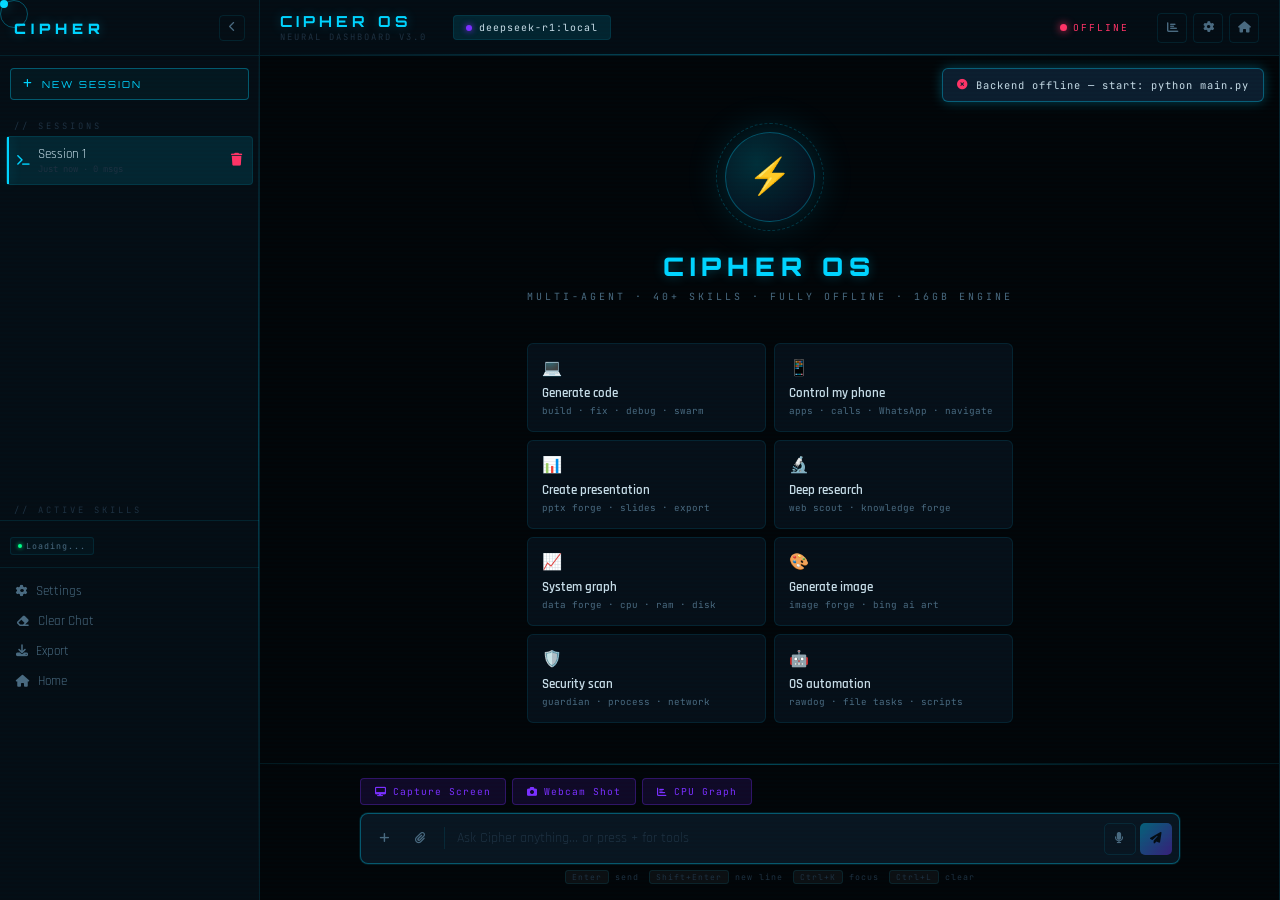
==== commit 394a286a: "UI Polish: Fixed Flask Response import, added session scroll/delete, and aligned UI buttons" ====
--- a/web/chat.html
+++ b/web/chat.html
@@ -93,6 +93,7 @@
           <div class="sb-session-title">Session 1</div>
           <div class="sb-session-meta sb-session-meta">Just now · 0 msgs</div>
         </div>
+        <i class="fa fa-trash sb-session-delete" onclick="this.parentElement.remove()" style="margin-left:auto; cursor:pointer; color:#ff3366; font-size:0.8rem;"></i>
       </div>
     </div>
 
@@ -207,8 +208,11 @@
         <div class="dock-chips" id="dock-chips">
           <div class="dock-chip" onclick="insertCmd('build ')"><i class="fa fa-code"></i> Code Swarm</div>
           <div class="dock-chip" onclick="openPlagPanel()">
-  <i class="fa fa-shield-halved"></i> Plagiarism Check
-</div>
+            <i class="fa fa-shield-halved"></i> Plagiarism Check
+          </div>
+          <div class="dock-chip" onclick="openVault()">
+            <i class="fa fa-folder-tree"></i> Vault Explorer
+          </div>
           <div class="dock-chip" onclick="insertCmd('fix ')"><i class="fa fa-bug"></i> Auto-Debug</div>
           <div class="dock-chip" onclick="insertCmd('create presentation about ')"><i class="fa fa-file-powerpoint"></i> PPTX Forge</div>
           <div class="dock-chip" onclick="insertCmd('generate image of ')"><i class="fa fa-image"></i> Image Forge</div>
@@ -308,15 +312,14 @@
           <button class="dock-chip" style="width:100%;justify-content:flex-start;" onclick="sendDirect('git status')">
             <i class="fa fa-code-branch"></i> Git Status
           </button>
-        </div>
-      </div>
-
-    </div>
-  </div>
-<!-- Plagiarism Checker Panel — add to dock-chips in chat.html -->
-<div class="dock-chip" onclick="openPlagPanel()">
-  <i class="fa fa-shield-halved"></i> Plagiarism Check
-</div>
+          <button class="dock-chip" style="width:100%;justify-content:flex-start;" onclick="openPlagPanel()">
+            <i class="fa fa-shield-halved"></i> Plagiarism Check
+          </button>
+        </div>
+      </div>
+
+    </div>
+  </div>
  
 <!-- Plagiarism Modal — add before closing </div> of shell -->
 <div id="plag-modal" style="display:none;position:fixed;inset:0;background:rgba(0,0,0,0.85);
@@ -419,6 +422,28 @@
     </div>
   </div>
 </div>
+
+<!-- Vault Explorer Modal -->
+<div id="vault-modal" style="display:none;position:fixed;inset:0;background:rgba(0,0,0,0.85);z-index:800;backdrop-filter:blur(6px);align-items:center;justify-content:center;">
+  <div style="background:#0c1d2e;border:1px solid rgba(0,212,255,0.35);border-radius:10px;width:min(800px,95vw);height:80vh;display:flex;flex-direction:column;padding:0;">
+    
+    <div style="padding:16px 20px;border-bottom:1px solid rgba(0,212,255,0.15);display:flex;justify-content:space-between;align-items:center;">
+      <div>
+        <div style="font-family:'Orbitron',monospace;font-size:0.9rem;color:#00d4ff;letter-spacing:3px;font-weight:700;">📂 VAULT EXPLORER</div>
+        <div style="font-family:'JetBrains Mono',monospace;font-size:0.6rem;color:#4a6a80;margin-top:3px;">PROJECT MEMORY & ARCHITECTURE LEDGERS</div>
+      </div>
+      <button onclick="closeVault()" style="background:transparent;border:1px solid rgba(255,51,102,0.3);color:#ff3366;width:30px;height:30px;border-radius:4px;cursor:pointer;">✕</button>
+    </div>
+
+    <div style="display:flex;flex:1;overflow:hidden;">
+      <div id="vault-list" style="width:30%;border-right:1px solid rgba(0,212,255,0.15);background:#060f18;overflow-y:auto;padding:10px;">
+        </div>
+      <div id="vault-viewer" style="width:70%;padding:20px;overflow-y:auto;background:#020d14;color:#c8dde8;font-family:'JetBrains Mono',monospace;font-size:0.8rem;line-height:1.6;">
+        <div style="color:#4a6a80;text-align:center;margin-top:20vh;">Select a project ledger to view...</div>
+      </div>
+    </div>
+  </div>
+</div>
 </div><!-- /shell -->
 
 <script src="js/chat.js"></script>
--- a/web/css/chat.css
+++ b/web/css/chat.css
@@ -155,6 +155,7 @@
 .sb-sessions {
   flex: 1;
   overflow-y: auto;
+  max-height: 40vh;
   padding: 0 6px;
   scrollbar-width: thin;
   scrollbar-color: var(--border) transparent;
